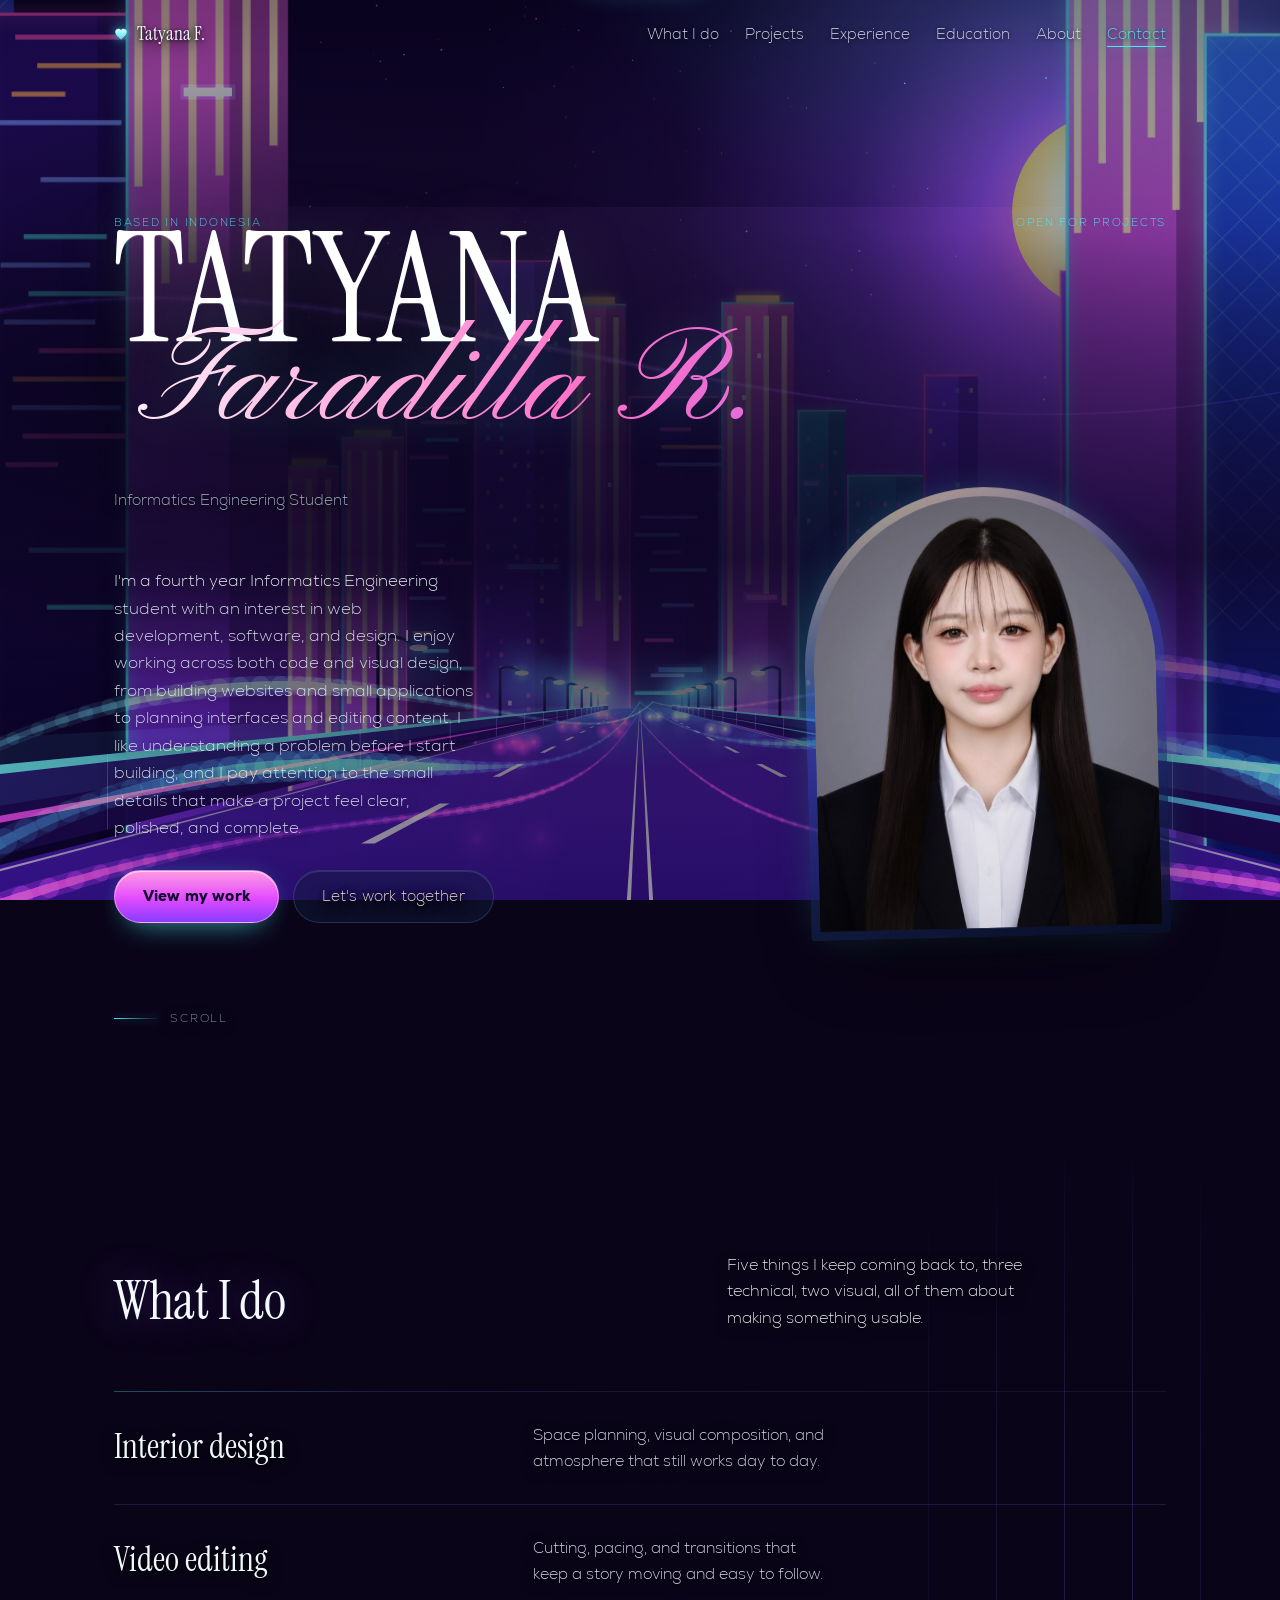
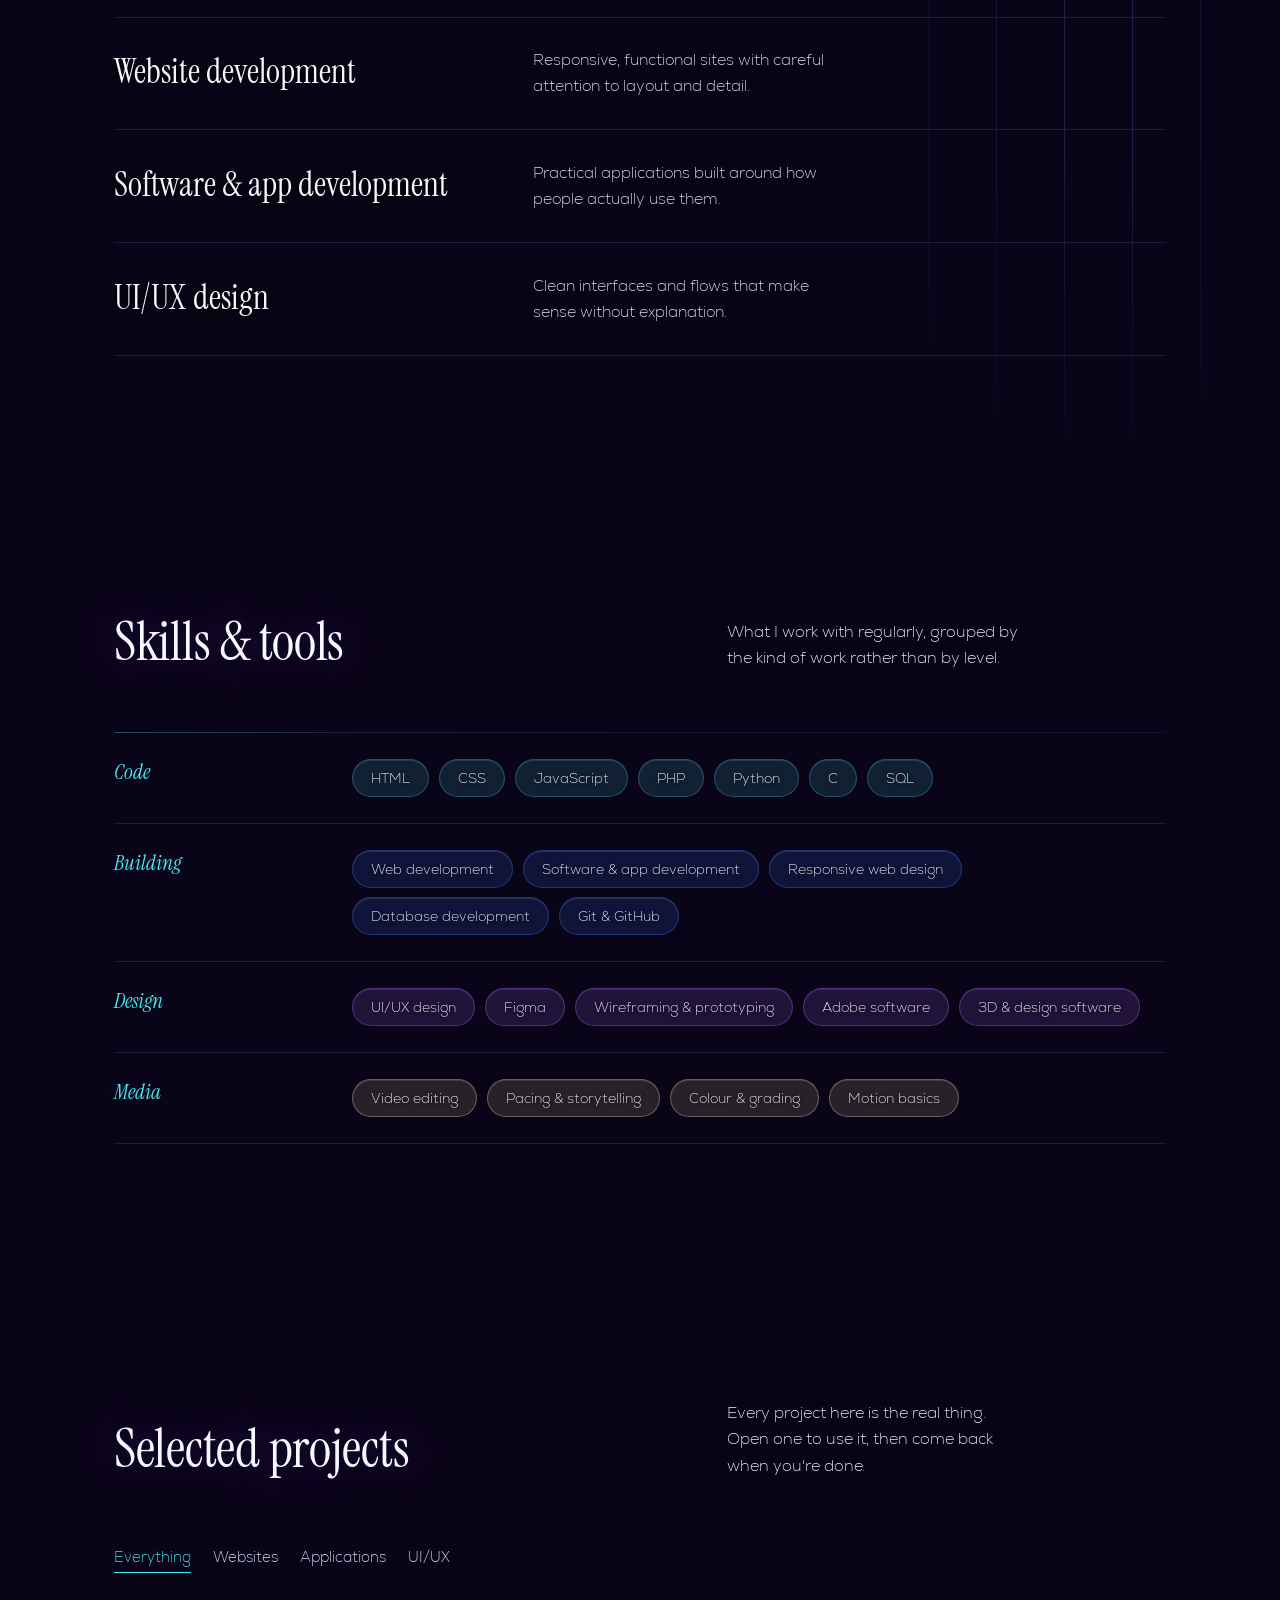
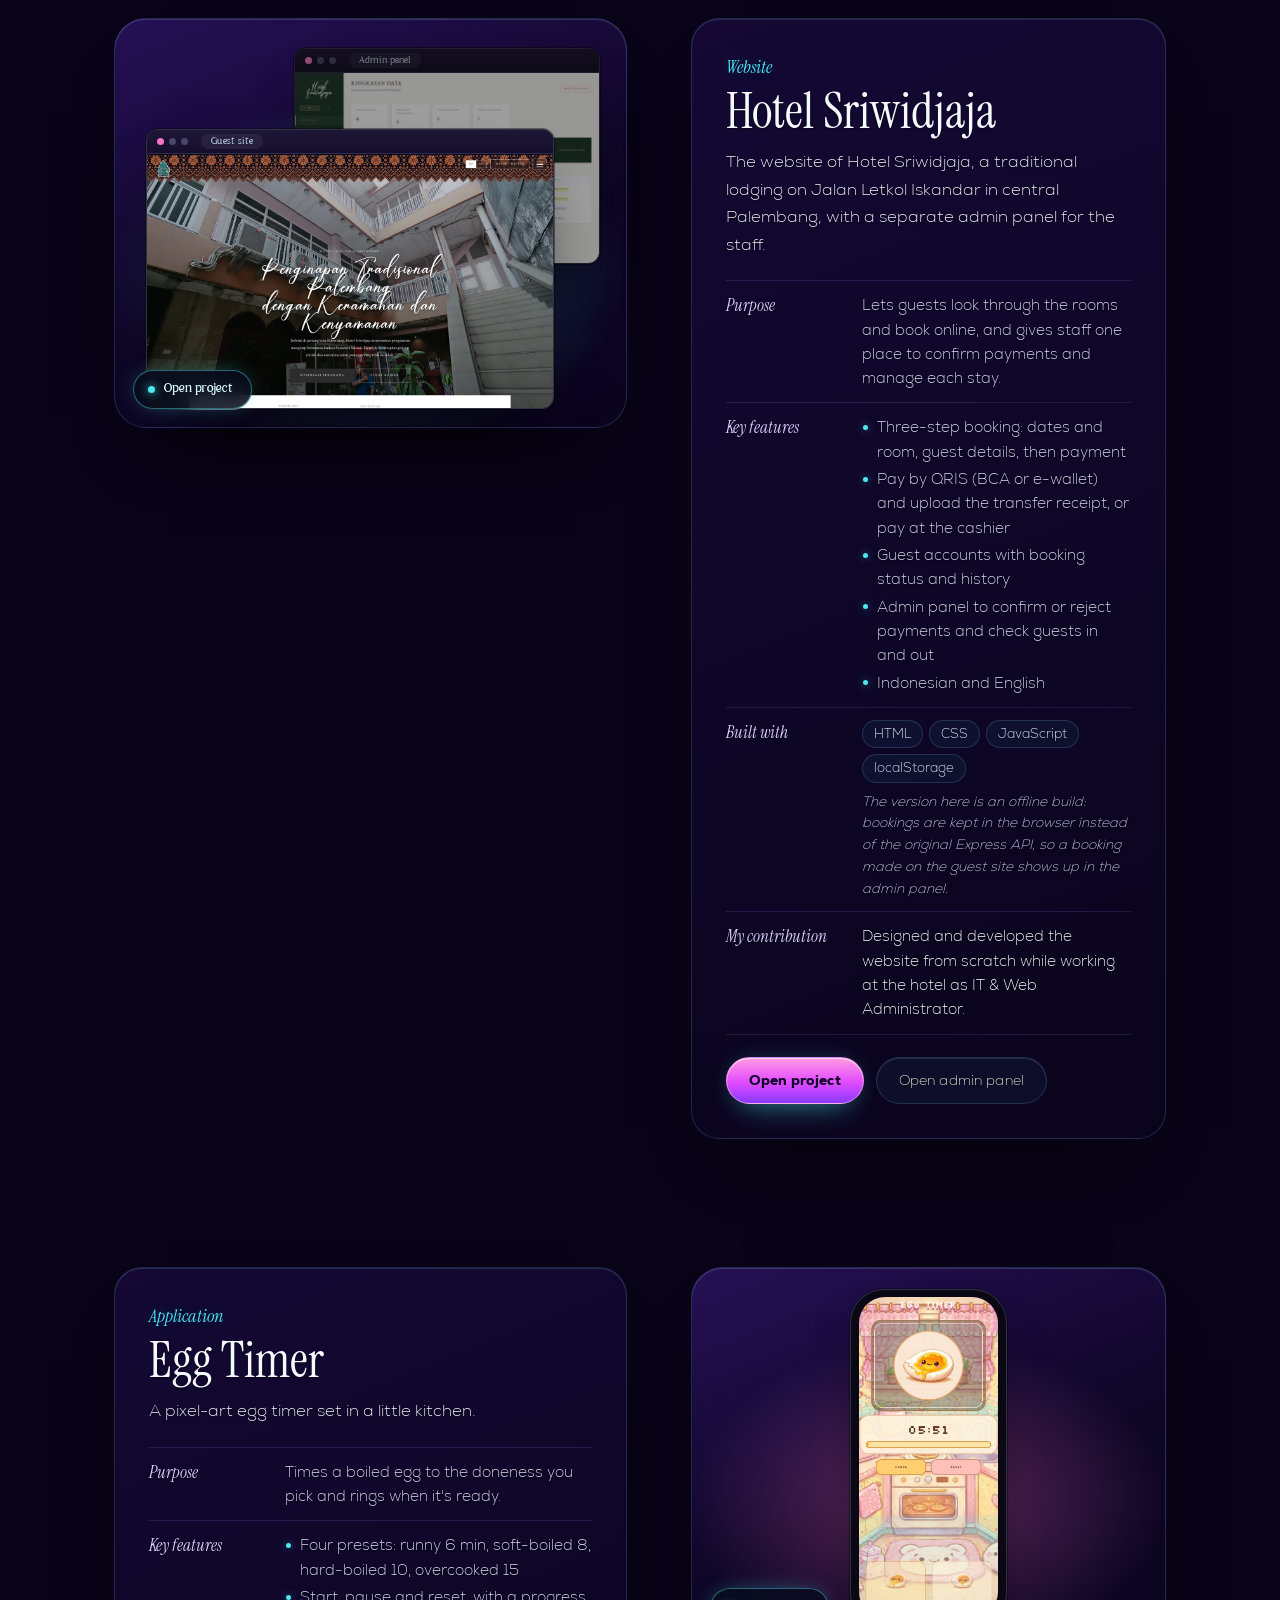
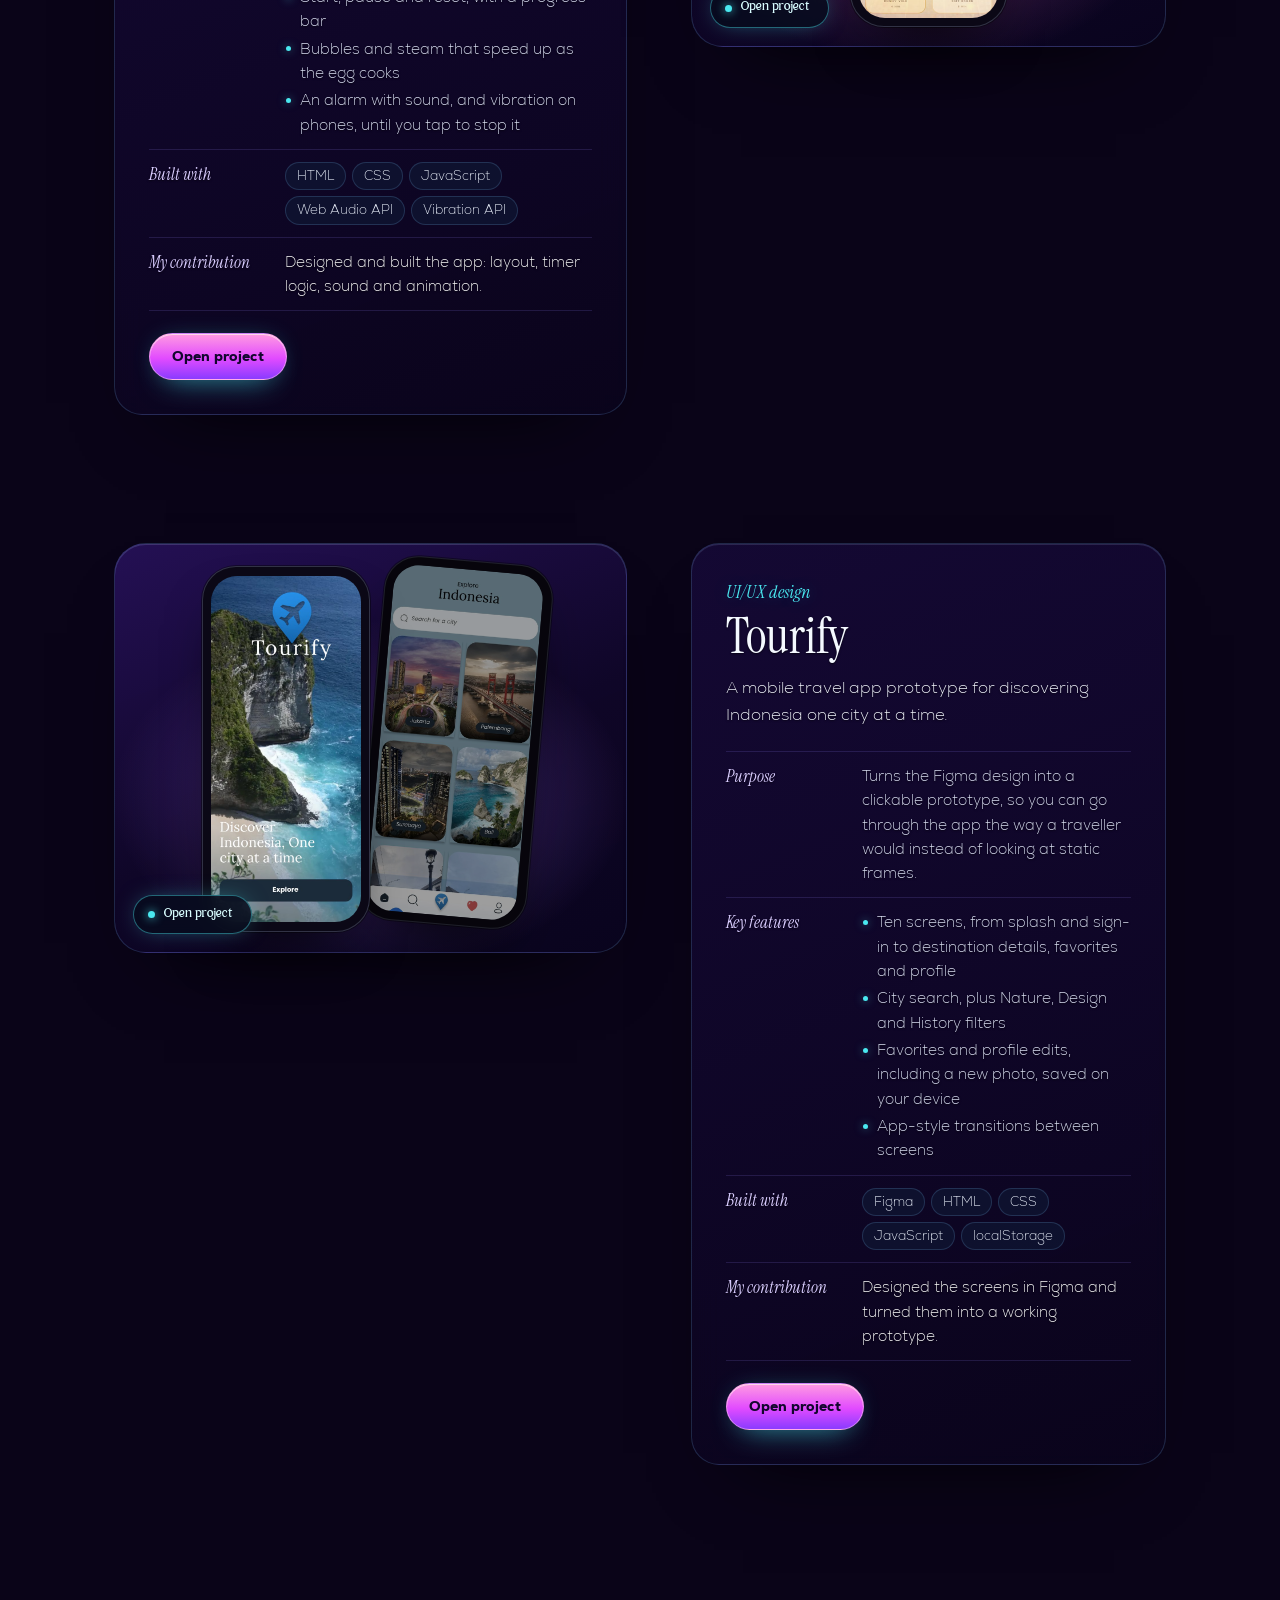
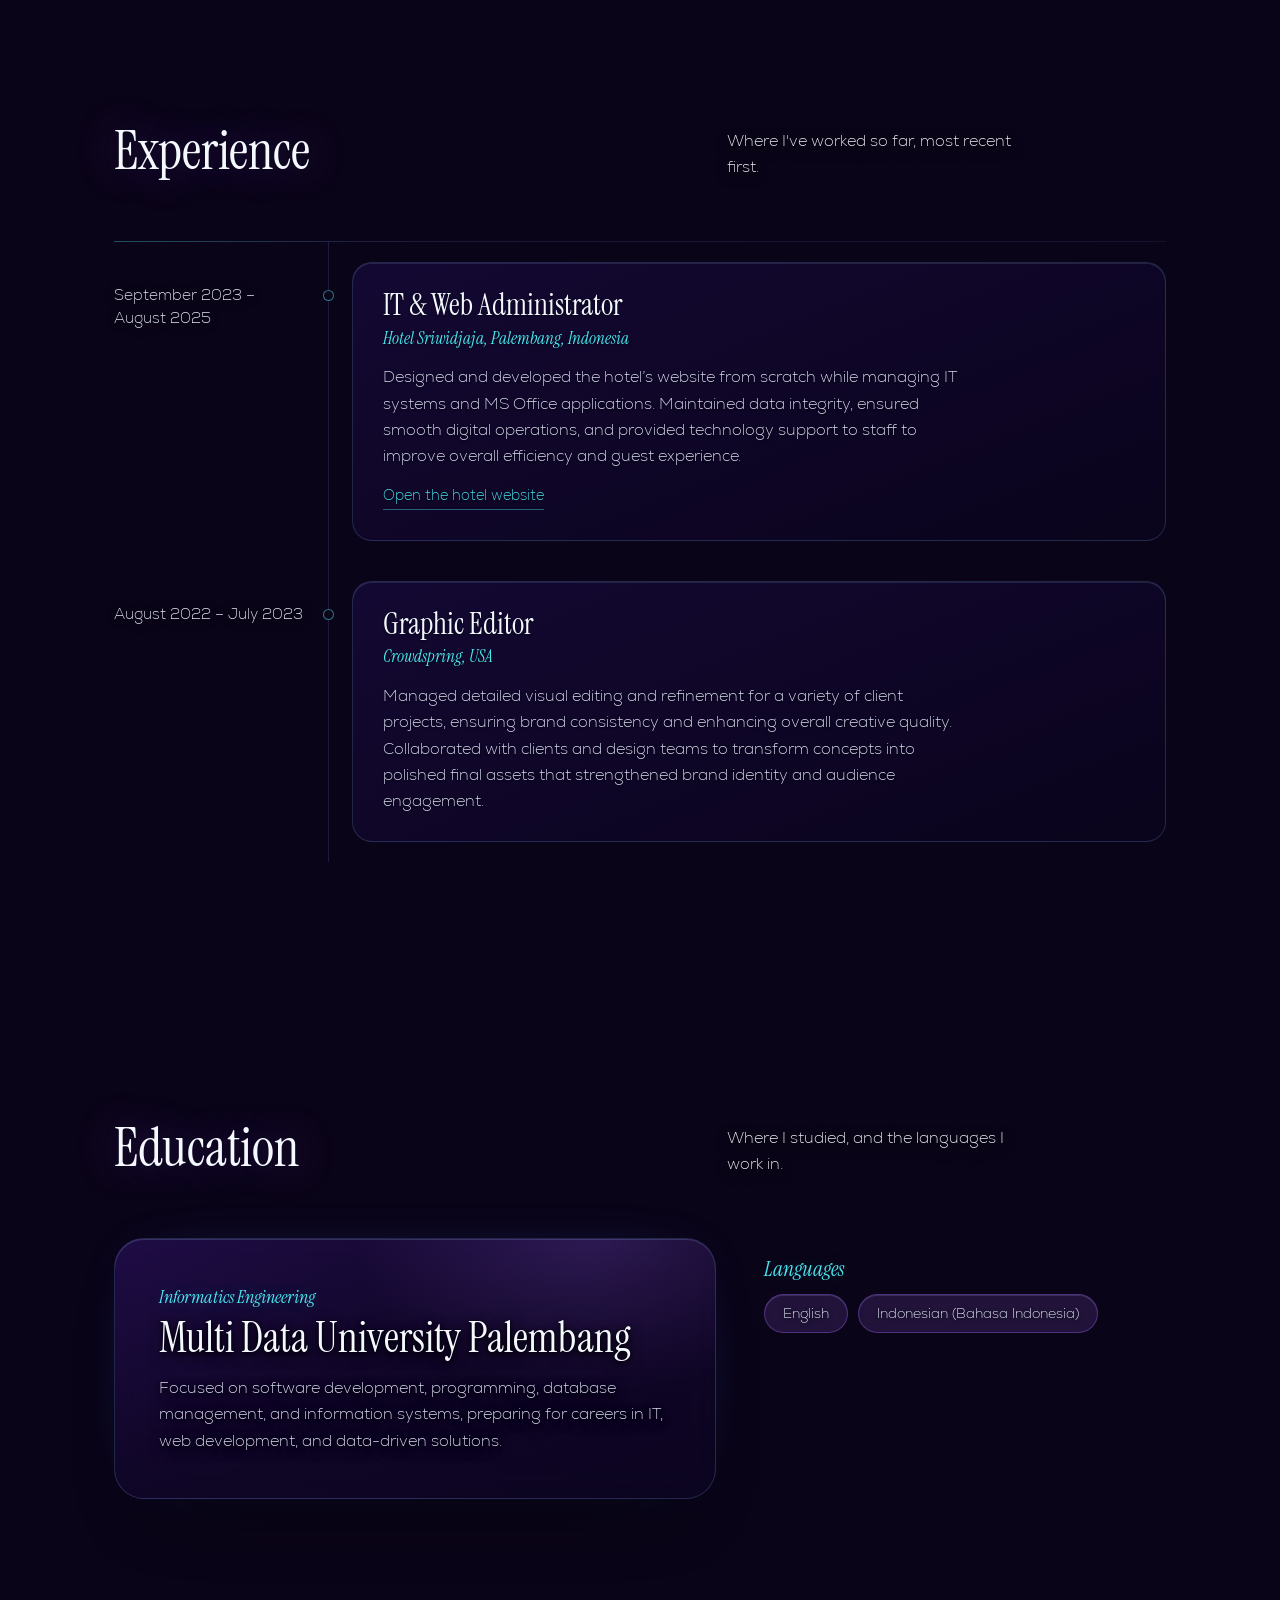
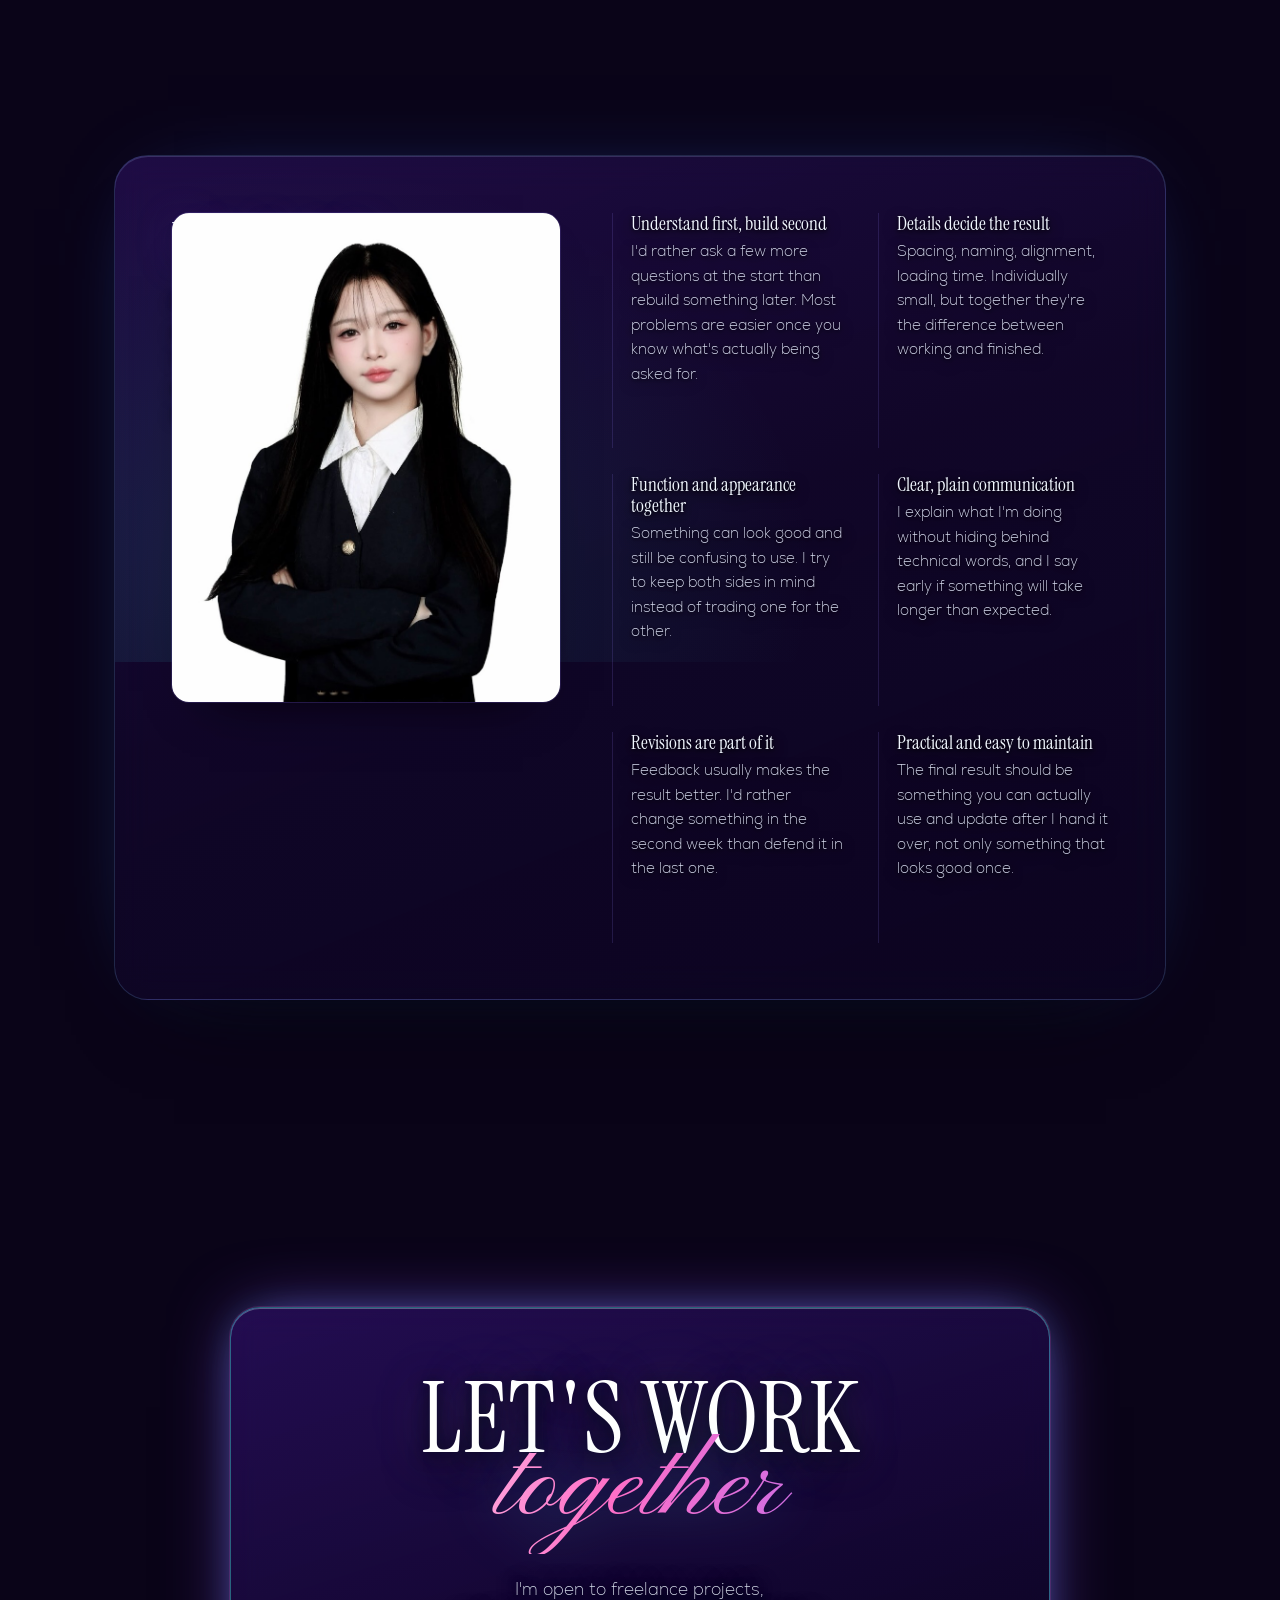
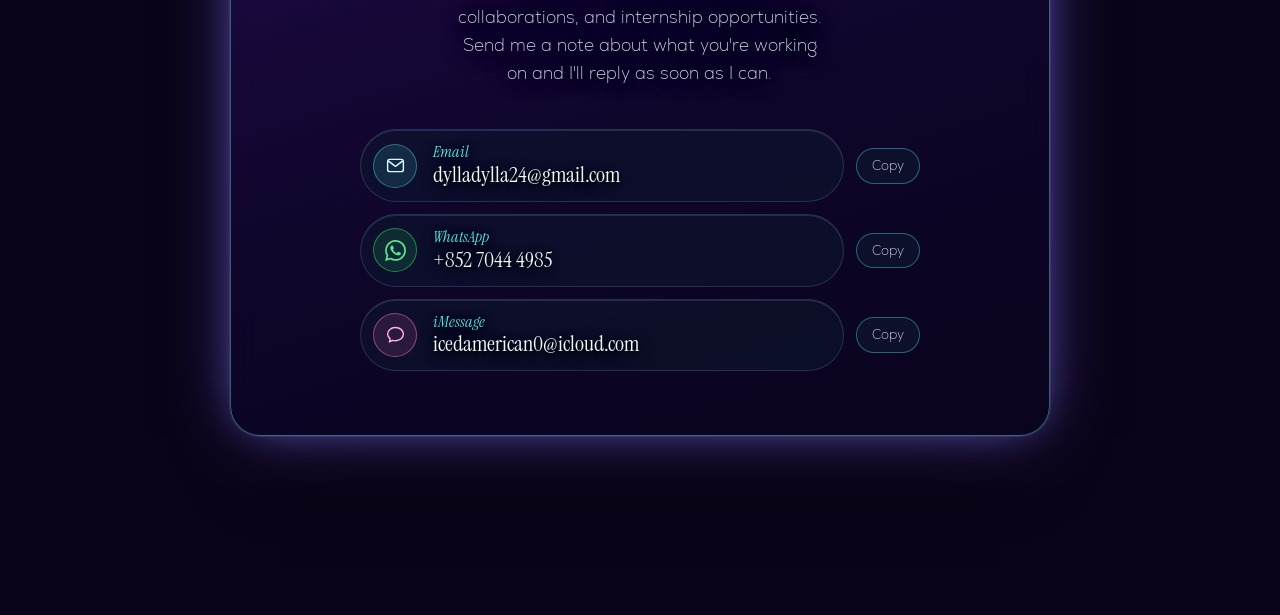
==== index.html @ 4c3bc227 "Initial deploy: tatyanaportofolio with Nexa font, updated WhatsApp contact, GitHub Pages workflow" ====
<!DOCTYPE html>
<html lang="en">
<head>
<meta charset="utf-8">
<meta name="viewport" content="width=device-width, initial-scale=1, viewport-fit=cover">
<title>Tatyana Faradilla R. - Portfolio</title>
<meta name="description" content="Portfolio of Tatyana Faradilla R., an Informatics Engineering student working across web development, software, UI/UX, and design.">
<meta name="author" content="Tatyana Faradilla R.">
<meta name="theme-color" content="#0A0418">

<!-- Social preview (WhatsApp, Facebook, Twitter, etc.) -->
<meta property="og:title" content="Tatyana Faradilla R. - Portfolio">
<meta property="og:description" content="Informatics Engineering student working across code and design.">
<meta property="og:type" content="website">
<meta property="og:url" content="https://ilikecaesarsalad.github.io/tatyanaportofolio/">
<meta property="og:image" content="https://ilikecaesarsalad.github.io/tatyanaportofolio/assets/images/profilepicture.jpg">
<meta name="twitter:card" content="summary_large_image">

<link rel="icon" href="assets/images/city-window.svg" type="image/svg+xml">
<link rel="preload" href="assets/fonts/InstrumentSerif-Regular.woff2" as="font" type="font/woff2" crossorigin>
<link rel="preload" href="assets/fonts/Karla-Variable.woff2" as="font" type="font/woff2" crossorigin>
<link rel="stylesheet" href="css/style.css">
<link rel="stylesheet" href="css/city.css">
<link rel="stylesheet" href="css/projects.css">
<link rel="stylesheet" href="css/sections.css">
</head>

<body>
<a class="skip-link" href="#main">Skip to content</a>

<!-- ============================================================
     NAVIGATION
     Edit the links below to match your section names.
     ============================================================ -->
<header class="nav" id="nav">
  <div class="nav__inner">
    <a class="nav__brand" href="#top">
      <svg class="nav__brand-mark" aria-hidden="true" viewBox="0 0 24 24">
        <defs>
          <linearGradient id="neonHeartGrad" x1="0" y1="0" x2="0" y2="1">
            <stop offset="0%" stop-color="#D7FBFF"/>
            <stop offset="100%" stop-color="#4AE8F0"/>
          </linearGradient>
        </defs>
        <path fill="url(#neonHeartGrad)" d="M12 21.35l-1.45-1.32C5.4 15.36 2 12.28 2 8.5 2 5.42 4.42 3 7.5 3c1.74 0 3.41.81 4.5 2.09C13.09 3.81 14.76 3 16.5 3 19.58 3 22 5.42 22 8.5c0 3.78-3.4 6.86-8.55 11.54L12 21.35z"/>
      </svg>
      <span class="nav__brand-name">Tatyana&nbsp;F.</span>
    </a>

    <nav class="nav__menu" id="nav-menu" aria-label="Main">
      <ul class="nav__list">
        <li><a href="#services">What I do</a></li>
        <li><a href="#projects">Projects</a></li>
        <li><a href="#experience">Experience</a></li>
        <li><a href="#education">Education</a></li>
        <li><a href="#about">About</a></li>
        <li><a href="#contact">Contact</a></li>
      </ul>
    </nav>

    <button class="nav__toggle" id="nav-toggle" aria-expanded="false" aria-controls="nav-menu">
      <span class="nav__toggle-bars" aria-hidden="true"><i></i><i></i></span>
      <span class="nav__toggle-text">Menu</span>
    </button>
  </div>
</header>

<main id="main">

<!-- ============================================================
     SECTION 1 - INTRODUCTION / HERO
     ============================================================ -->
<section class="hero" id="top">
  <div class="wrap hero__inner">

    <!-- Small notes in the corners. Keep them short. -->
    <p class="hero__note hero__note--tl">Based in Indonesia</p>
    <p class="hero__note hero__note--tr">Open for projects</p>

    <div class="hero__title">
      <h1>
        <span class="hero__first">Tatyana</span>
        <span class="hero__second">Faradilla R.</span>
      </h1>
      <p class="hero__role">Informatics Engineering Student</p>
    </div>

    <div class="hero__body">
      <div class="hero__text">
        <p class="hero__intro">
          I'm a fourth year Informatics Engineering student with an interest in web development,
          software, and design. I enjoy working across both code and visual design, from building
          websites and small applications to planning interfaces and editing content. I like
          understanding a problem before I start building, and I pay attention to the small details
          that make a project feel clear, polished, and complete.
        </p>
        <div class="hero__actions">
          <a class="btn btn--solid" href="#projects">View my work</a>
          <a class="btn btn--quiet" href="#contact">Let's work together</a>
        </div>
      </div>

      <!-- Hero photo. Replace src with assets/images/portrait.jpg -->
      <figure class="hero__photo" data-parallax="-0.04">

        <img src="assets/images/profilepicture.jpg" alt="Tatyana Faradilla R. Portrait" width="900" height="1150">
      </figure>
    </div>

    <p class="hero__scroll" aria-hidden="true"><span></span>Scroll</p>
  </div>
</section>

<!-- ============================================================
     SECTION 2 - WHAT I DO
     Add or remove a <li class="craft"> block to change the list.
     ============================================================ -->
<section class="section services" id="services">
  <div class="wrap">
    <header class="section__head reveal stage-in">
      <h2 class="section__title" data-split>What I do</h2>
      <p class="section__note">Five things I keep coming back to, three technical, two visual, all of them about making something usable.</p>
    </header>

    <ul class="crafts">
      <li class="craft reveal tilt">
        <h3 class="craft__name">Interior design</h3>
        <p class="craft__desc">Space planning, visual composition, and atmosphere that still works day to day.</p>
      </li>
      <li class="craft reveal tilt">
        <h3 class="craft__name">Video editing</h3>
        <p class="craft__desc">Cutting, pacing, and transitions that keep a story moving and easy to follow.</p>
      </li>
      <li class="craft reveal tilt">
        <h3 class="craft__name">Website development</h3>
        <p class="craft__desc">Responsive, functional sites with careful attention to layout and detail.</p>
      </li>
      <li class="craft reveal tilt">
        <h3 class="craft__name">Software &amp; app development</h3>
        <p class="craft__desc">Practical applications built around how people actually use them.</p>
      </li>
      <li class="craft reveal tilt">
        <h3 class="craft__name">UI/UX design</h3>
        <p class="craft__desc">Clean interfaces and flows that make sense without explanation.</p>
      </li>
    </ul>


  </div>
</section>

<!-- ============================================================
     SECTION 3 - HARD SKILLS
     Edit the <li> items inside each group. No levels, no percentages.
     ============================================================ -->
<section class="section skills" id="skills">
  <div class="wrap">
    <header class="section__head reveal stage-in">
      <h2 class="section__title" data-split>Skills &amp; tools</h2>
      <p class="section__note">What I work with regularly, grouped by the kind of work rather than by level.</p>
    </header>

    <div class="skills__grid">
      <div class="skills__group reveal stage-in">
        <h3 class="skills__label">Code</h3>
        <ul class="chips">
          <li>HTML</li><li>CSS</li><li>JavaScript</li><li>PHP</li><li>Python</li><li>C</li><li>SQL</li>
        </ul>
      </div>
      <div class="skills__group reveal stage-in">
        <h3 class="skills__label">Building</h3>
        <ul class="chips">
          <li>Web development</li><li>Software &amp; app development</li><li>Responsive web design</li>
          <li>Database development</li><li>Git &amp; GitHub</li>
        </ul>
      </div>
      <div class="skills__group reveal stage-in">
        <h3 class="skills__label">Design</h3>
        <ul class="chips">
          <li>UI/UX design</li><li>Figma</li><li>Wireframing &amp; prototyping</li>
          <li>Adobe software</li><li>3D &amp; design software</li>
        </ul>
      </div>
      <div class="skills__group reveal stage-in">
        <h3 class="skills__label">Media</h3>
        <ul class="chips">
          <li>Video editing</li><li>Pacing &amp; storytelling</li><li>Colour &amp; grading</li><li>Motion basics</li>
        </ul>
      </div>
    </div>


  </div>
</section>

<!-- ============================================================
     SECTION 4 - PROJECTS
     Clicking a preview (or "Open project") opens the real project
     from projects/<name>/ in a full-screen viewer (js/projects.js).

     To add a project, copy one <article class="work"> block:
       - data-project   short id, also used in links: #project/<id>
       - data-category  one or more of: web app uiux interior video
       - point every href at projects/<name>/...
       - the element marked data-origin is where the viewer grows from
       - links with data-view become tabs in the viewer; data-label
         is the tab name (one data-view link = no tabs)
       - <template class="project__tips"> = "How to try it" list

     "My contribution" lines marked CONFIRM still need your check.
     ============================================================ -->
<section class="section projects" id="projects">
  <div class="wrap">
    <header class="section__head reveal stage-in">
      <h2 class="section__title" data-split>Selected projects</h2>
      <p class="section__note">Every project here is the real thing. Open one to use it, then come back when you're done.</p>
    </header>

    <div class="filters reveal" role="group" aria-label="Filter projects by type">
      <button class="filter is-active" data-filter="all" aria-pressed="true">Everything</button>
      <button class="filter" data-filter="web" aria-pressed="false">Websites</button>
      <button class="filter" data-filter="app" aria-pressed="false">Applications</button>
      <button class="filter" data-filter="uiux" aria-pressed="false">UI/UX</button>
      <button class="filter" data-filter="interior" aria-pressed="false">Interior</button>
      <button class="filter" data-filter="video" aria-pressed="false">Video</button>
    </div>

    <div class="works" id="gallery">

      <!-- PROJECT: Hotel Sriwidjaja -->
      <article class="work reveal" data-category="web" data-project="hotel-sriwidjaja" data-title="Hotel Sriwidjaja">
        <a class="work__stage work__stage--browser tilt" href="projects/hotel-sriwidjaja/index.html" data-open="hotel-sriwidjaja" aria-label="Open Hotel Sriwidjaja, the live website">
          <span class="device device--browser device--back" aria-hidden="true">
            <span class="device__chrome"><i></i><i></i><i></i><span class="device__url">Admin panel</span></span>
            <span class="device__screen"><img src="assets/images/shot-hotel-admin.jpg" alt="" loading="lazy" width="1280" height="800"></span>
          </span>
          <span class="device device--browser">
            <span class="device__chrome"><i></i><i></i><i></i><span class="device__url">Guest site</span></span>
            <span class="device__screen" data-origin><img src="assets/images/shot-hotel-guest.jpg" alt="Hotel Sriwidjaja home page" loading="lazy" width="1280" height="800"></span>
          </span>
          <span class="work__cue"><span class="work__cue-dot" aria-hidden="true"></span>Open project</span>
        </a>

        <div class="work__info">
          <p class="work__kind">Website</p>
          <h3 class="work__title"><a href="projects/hotel-sriwidjaja/index.html" data-open="hotel-sriwidjaja">Hotel Sriwidjaja</a></h3>
          <p class="work__desc">The website of Hotel Sriwidjaja, a traditional lodging on Jalan Letkol Iskandar in central Palembang, with a separate admin panel for the staff.</p>
          <dl class="work__facts">
            <div class="work__fact">
              <dt>Purpose</dt>
              <dd>Lets guests look through the rooms and book online, and gives staff one place to confirm payments and manage each stay.</dd>
            </div>
            <div class="work__fact">
              <dt>Key features</dt>
              <dd>
                <ul class="work__list">
                  <li>Three-step booking: dates and room, guest details, then payment</li>
                  <li>Pay by QRIS (BCA or e-wallet) and upload the transfer receipt, or pay at the cashier</li>
                  <li>Guest accounts with booking status and history</li>
                  <li>Admin panel to confirm or reject payments and check guests in and out</li>
                  <li>Indonesian and English</li>
                </ul>
              </dd>
            </div>
            <div class="work__fact">
              <dt>Built with</dt>
              <dd>
                <ul class="work__stack"><li>HTML</li><li>CSS</li><li>JavaScript</li><li>localStorage</li></ul>
                <p class="work__note">The version here is an offline build: bookings are kept in the browser instead of the original Express API, so a booking made on the guest site shows up in the admin panel.</p>
              </dd>
            </div>
            <div class="work__fact">
              <dt>My contribution</dt>
              <dd>Designed and developed the website from scratch while working at the hotel as IT &amp; Web Administrator.</dd>
            </div>
          </dl>
          <p class="work__actions">
            <a class="btn btn--solid" href="projects/hotel-sriwidjaja/index.html" data-open="hotel-sriwidjaja" data-view="site" data-label="Guest site">Open project</a>
            <a class="btn btn--quiet" href="projects/hotel-sriwidjaja/admin.html" data-open="hotel-sriwidjaja" data-view="admin" data-label="Admin panel">Open admin panel</a>
          </p>
        </div>
        <template class="project__tips">
          <li>Sign in as the demo guest <b>dewi.lestari@gmail.com</b> with password <b>dewi123</b>, or register your own account (it asks for a Gmail address).</li>
          <li>Make a booking, then switch to the Admin panel tab to accept it. Both sides share the same bookings.</li>
        </template>
      </article>

      <!-- PROJECT: Egg Timer -->
      <article class="work work--flip reveal" data-category="app" data-project="egg-timer" data-title="Egg Timer">
        <a class="work__stage work__stage--phone tilt" href="projects/egg-timer/index.html" data-open="egg-timer" aria-label="Open Egg Timer, the live app">
          <span class="device device--phone">
            <span class="device__screen" data-origin><img src="assets/images/shot-egg-timer.jpg" alt="Egg Timer counting down a runny-yolk egg" loading="lazy" width="560" height="1212"></span>
          </span>
          <span class="work__cue"><span class="work__cue-dot" aria-hidden="true"></span>Open project</span>
        </a>

        <div class="work__info">
          <p class="work__kind">Application</p>
          <h3 class="work__title"><a href="projects/egg-timer/index.html" data-open="egg-timer">Egg Timer</a></h3>
          <p class="work__desc">A pixel-art egg timer set in a little kitchen.</p>
          <dl class="work__facts">
            <div class="work__fact">
              <dt>Purpose</dt>
              <dd>Times a boiled egg to the doneness you pick and rings when it's ready.</dd>
            </div>
            <div class="work__fact">
              <dt>Key features</dt>
              <dd>
                <ul class="work__list">
                  <li>Four presets: runny 6 min, soft-boiled 8, hard-boiled 10, overcooked 15</li>
                  <li>Start, pause and reset, with a progress bar</li>
                  <li>Bubbles and steam that speed up as the egg cooks</li>
                  <li>An alarm with sound, and vibration on phones, until you tap to stop it</li>
                </ul>
              </dd>
            </div>
            <div class="work__fact">
              <dt>Built with</dt>
              <dd><ul class="work__stack"><li>HTML</li><li>CSS</li><li>JavaScript</li><li>Web Audio API</li><li>Vibration API</li></ul></dd>
            </div>
            <div class="work__fact">
              <dt>My contribution</dt>
              <!-- CONFIRM: not stated in your resume or the project files -->
              <dd>Designed and built the app: layout, timer logic, sound and animation.</dd>
            </div>
          </dl>
          <p class="work__actions">
            <a class="btn btn--solid" href="projects/egg-timer/index.html" data-open="egg-timer" data-view="app" data-label="Egg Timer">Open project</a>
          </p>
        </div>
        <template class="project__tips">
          <li>Sound starts after your first tap, so turn your volume up.</li>
          <li>Pick an egg along the bottom, then press Start.</li>
        </template>
      </article>

      <!-- PROJECT: Tourify -->
      <article class="work reveal" data-category="uiux app" data-project="tourify" data-title="Tourify">
        <a class="work__stage work__stage--phones tilt" href="projects/tourify/index.html" data-open="tourify" aria-label="Open Tourify, the live prototype">
          <span class="device device--phone device--back" aria-hidden="true">
            <span class="device__screen"><img src="assets/images/shot-tourify-home.jpg" alt="" loading="lazy" width="560" height="1213"></span>
          </span>
          <span class="device device--phone">
            <span class="device__screen" data-origin><img src="assets/images/shot-tourify-splash.jpg" alt="Tourify splash screen" loading="lazy" width="560" height="1213"></span>
          </span>
          <span class="work__cue"><span class="work__cue-dot" aria-hidden="true"></span>Open project</span>
        </a>

        <div class="work__info">
          <p class="work__kind">UI/UX design</p>
          <h3 class="work__title"><a href="projects/tourify/index.html" data-open="tourify">Tourify</a></h3>
          <p class="work__desc">A mobile travel app prototype for discovering Indonesia one city at a time.</p>
          <dl class="work__facts">
            <div class="work__fact">
              <dt>Purpose</dt>
              <dd>Turns the Figma design into a clickable prototype, so you can go through the app the way a traveller would instead of looking at static frames.</dd>
            </div>
            <div class="work__fact">
              <dt>Key features</dt>
              <dd>
                <ul class="work__list">
                  <li>Ten screens, from splash and sign-in to destination details, favorites and profile</li>
                  <li>City search, plus Nature, Design and History filters</li>
                  <li>Favorites and profile edits, including a new photo, saved on your device</li>
                  <li>App-style transitions between screens</li>
                </ul>
              </dd>
            </div>
            <div class="work__fact">
              <dt>Built with</dt>
              <dd><ul class="work__stack"><li>Figma</li><li>HTML</li><li>CSS</li><li>JavaScript</li><li>localStorage</li></ul></dd>
            </div>
            <div class="work__fact">
              <dt>My contribution</dt>
              <!-- CONFIRM: not stated in your resume or the project files -->
              <dd>Designed the screens in Figma and turned them into a working prototype.</dd>
            </div>
          </dl>
          <p class="work__actions">
            <a class="btn btn--solid" href="projects/tourify/index.html" data-open="tourify" data-view="app" data-label="Tourify">Open project</a>
          </p>
        </div>
        <template class="project__tips">
          <li>Tap Explore, then Sign In with any email. The account only lives in this browser.</li>
          <li>Open Bali and try the Nature, Design and History chips.</li>
          <li>Tap the heart on a destination, then find it under Favorites.</li>
        </template>
      </article>
    </div>
    <p class="gallery__empty" id="gallery-empty" hidden>Nothing in this category yet.</p>
  </div>
</section>

<!-- ============================================================
     SECTION 5 - EXPERIENCE
     Taken from the resume. Copy one <li class="tl"> to add a job;
     most recent first. The glowing line fills as you scroll.
     ============================================================ -->
<section class="section experience" id="experience">
  <div class="wrap">
    <header class="section__head reveal stage-in">
      <h2 class="section__title" data-split>Experience</h2>
      <p class="section__note">Where I've worked so far, most recent first.</p>
    </header>

    <ol class="timeline" data-timeline>
      <li class="tl reveal">
        <p class="tl__date"><time datetime="2023-09">September 2023</time> – <time datetime="2025-08">August 2025</time></p>
        <span class="tl__dot" aria-hidden="true"></span>
        <div class="tl__body">
          <h3 class="tl__role">IT &amp; Web Administrator</h3>
          <p class="tl__org">Hotel Sriwidjaja, Palembang, Indonesia</p>
          <p class="tl__desc">Designed and developed the hotel’s website from scratch while managing IT systems and MS Office applications. Maintained data integrity, ensured smooth digital operations, and provided technology support to staff to improve overall efficiency and guest experience.</p>
          <a class="link-quiet tl__link" href="#project/hotel-sriwidjaja" data-open="hotel-sriwidjaja">Open the hotel website</a>
        </div>
      </li>

      <li class="tl reveal">
        <p class="tl__date"><time datetime="2022-08">August 2022</time> – <time datetime="2023-07">July 2023</time></p>
        <span class="tl__dot" aria-hidden="true"></span>
        <div class="tl__body">
          <h3 class="tl__role">Graphic Editor</h3>
          <p class="tl__org">Crowdspring, USA</p>
          <p class="tl__desc">Managed detailed visual editing and refinement for a variety of client projects, ensuring brand consistency and enhancing overall creative quality. Collaborated with clients and design teams to transform concepts into polished final assets that strengthened brand identity and audience engagement.</p>
        </div>
      </li>
    </ol>
  </div>
</section>

<!-- ============================================================
     SECTION 5b - EDUCATION & LANGUAGES
     Taken from the resume. No dates or proficiency levels are
     listed there, so none are shown.
     ============================================================ -->
<section class="section education" id="education">
  <div class="wrap">
    <header class="section__head reveal stage-in">
      <h2 class="section__title" data-split>Education</h2>
      <p class="section__note">Where I studied, and the languages I work in.</p>
    </header>

    <div class="edu">
      <article class="edu__card reveal">
        <p class="edu__field">Informatics Engineering</p>
        <h3 class="edu__school">Multi Data University Palembang</h3>
        <p class="edu__desc">Focused on software development, programming, database management, and information systems, preparing for careers in IT, web development, and data-driven solutions.</p>
      </article>

      <div class="edu__langs reveal">
        <h3 class="edu__label">Languages</h3>
        <ul class="chips">
          <li lang="en">English</li>
          <li lang="id">Indonesian (Bahasa Indonesia)</li>
        </ul>
      </div>
    </div>
  </div>
</section>

<!-- ============================================================
     SECTION 6 - HOW I WORK
     ============================================================ -->
<section class="section about" id="about">
  <div class="wrap">
    <div class="about__panel">
      <div class="about__intro reveal">
        <h2 class="section__title" data-split>How I work</h2>
        <p class="about__lead">I'm still a student, so I won't pretend to know everything. What I can promise is
          that I'll take your project seriously and tell you honestly what I can and can't do.</p>
        <figure class="about__photo" data-parallax="-0.03">
          <img src="assets/images/student-portrait.jpg" alt="Portrait photo" loading="lazy">
        </figure>
      </div>

      <ul class="ways">
        <li class="way reveal tilt">
          <h3>Understand first, build second</h3>
          <p>I'd rather ask a few more questions at the start than rebuild something later. Most problems are easier once you know what's actually being asked for.</p>
        </li>
        <li class="way reveal tilt">
          <h3>Details decide the result</h3>
          <p>Spacing, naming, alignment, loading time. Individually small, but together they're the difference between working and finished.</p>
        </li>
        <li class="way reveal tilt">
          <h3>Function and appearance together</h3>
          <p>Something can look good and still be confusing to use. I try to keep both sides in mind instead of trading one for the other.</p>
        </li>
        <li class="way reveal tilt">
          <h3>Clear, plain communication</h3>
          <p>I explain what I'm doing without hiding behind technical words, and I say early if something will take longer than expected.</p>
        </li>
        <li class="way reveal tilt">
          <h3>Revisions are part of it</h3>
          <p>Feedback usually makes the result better. I'd rather change something in the second week than defend it in the last one.</p>
        </li>
        <li class="way reveal tilt">
          <h3>Practical and easy to maintain</h3>
          <p>The final result should be something you can actually use and update after I hand it over, not only something that looks good once.</p>
        </li>
      </ul>
    </div>


  </div>
</section>

<!-- ============================================================
     SECTION 7 - CONTACT
     WhatsApp uses wa.me with the number in international format
     (country code, no +, no leading 0). iMessage uses an sms: link,
     which opens Messages on Apple devices; elsewhere the address is
     copied instead (js/main.js).
     ============================================================ -->
<section class="section contact contact--city" id="contact">

  <!-- Contact content floating above the street -->
  <div class="wrap contact__inner">

    <h2 class="contact__title reveal">
      <span class="contact__first">Let's work</span>
      <span class="contact__second">together</span>
    </h2>

    <p class="contact__lead reveal">I'm open to freelance projects, collaborations, and internship opportunities.
      Send me a note about what you're working on and I'll reply as soon as I can.</p>

    <ul class="reach reveal">
      <li class="reach__item">
        <a class="reach__link" href="mailto:dylladylla24@gmail.com">
          <span class="reach__icon"><svg viewBox="0 0 24 24" aria-hidden="true"><rect x="3" y="5" width="18" height="14" rx="2.5" fill="none" stroke="currentColor" stroke-width="1.6"/><path d="M4 7l8 6 8-6" fill="none" stroke="currentColor" stroke-width="1.6" stroke-linecap="round" stroke-linejoin="round"/></svg></span>
          <span class="reach__text"><span class="reach__label">Email</span><span class="reach__value">dylladylla24@gmail.com</span></span>
        </a>
        <button class="copy" type="button" data-copy="dylladylla24@gmail.com" data-copied="Email address copied">Copy</button>
      </li>
      <li class="reach__item">
        <a class="reach__link" href="https://wa.me/85270444985" target="_blank" rel="noopener">
          <span class="reach__icon reach__icon--wa"><svg viewBox="0 0 24 24" aria-hidden="true"><path fill="currentColor" d="M17.47 14.38c-.3-.15-1.76-.87-2.03-.97-.27-.1-.47-.15-.67.15-.2.3-.77.97-.94 1.16-.17.2-.35.22-.64.07-.3-.15-1.26-.46-2.39-1.47-.88-.79-1.48-1.76-1.65-2.06-.17-.3-.02-.46.13-.6.13-.14.3-.35.45-.52.15-.17.2-.3.3-.5.1-.2.05-.37-.03-.52-.07-.15-.67-1.61-.92-2.2-.24-.58-.49-.5-.67-.51h-.57c-.2 0-.52.07-.79.37-.27.3-1.04 1.02-1.04 2.48s1.07 2.88 1.21 3.07c.15.2 2.1 3.2 5.08 4.49.71.3 1.26.49 1.7.63.71.22 1.36.19 1.87.12.57-.09 1.76-.72 2-1.41.25-.7.25-1.29.18-1.41-.08-.13-.28-.2-.57-.35M12.05 21.79h-.01a9.87 9.87 0 0 1-5.03-1.38l-.36-.21-3.74.98 1-3.65-.24-.37a9.86 9.86 0 0 1-1.51-5.26c0-5.45 4.44-9.88 9.89-9.88 2.64 0 5.12 1.03 6.99 2.9a9.83 9.83 0 0 1 2.89 6.99c0 5.45-4.44 9.88-9.88 9.88M20.46 3.49A11.82 11.82 0 0 0 12.05 0C5.5 0 .16 5.34.16 11.89c0 2.1.55 4.14 1.59 5.95L.06 24l6.3-1.65a11.88 11.88 0 0 0 5.68 1.45h.01c6.55 0 11.89-5.34 11.89-11.89 0-3.18-1.24-6.16-3.48-8.41z"/></svg></span>
          <span class="reach__text"><span class="reach__label">WhatsApp</span><span class="reach__value">+852 7044 4985</span></span>
        </a>
        <button class="copy" type="button" data-copy="+85270444985" data-copied="Phone number copied">Copy</button>
      </li>
      <li class="reach__item">
        <a class="reach__link" href="sms:icedamerican0@icloud.com" data-imessage="icedamerican0@icloud.com">
          <span class="reach__icon reach__icon--im"><svg viewBox="0 0 24 24" aria-hidden="true"><path d="M12 4c-4.97 0-9 3.36-9 7.5 0 2.2 1.13 4.17 2.94 5.54L5 20.5l3.73-1.87c1.03.3 2.13.47 3.27.47 4.97 0 9-3.36 9-7.6S16.97 4 12 4z" fill="none" stroke="currentColor" stroke-width="1.6" stroke-linejoin="round"/></svg></span>
          <span class="reach__text"><span class="reach__label">iMessage</span><span class="reach__value">icedamerican0@icloud.com</span></span>
        </a>
        <button class="copy" type="button" data-copy="icedamerican0@icloud.com" data-copied="iMessage address copied">Copy</button>
      </li>
    </ul>
  </div>
</section>

</main>


<!-- ============================================================
     PROJECT VIEWER - filled in by js/projects.js
     ============================================================ -->
<div class="viewer" id="viewer" role="dialog" aria-modal="true" aria-labelledby="viewer-title" hidden>
  <div class="viewer__scrim" data-close></div>
  <div class="viewer__frame">
    <div class="viewer__ghost" aria-hidden="true"></div>
    <header class="viewer__bar">
      <button class="viewer__back" type="button" data-close>
        <svg viewBox="0 0 24 24" aria-hidden="true"><path d="M15 5l-7 7 7 7" fill="none" stroke="currentColor" stroke-width="1.8" stroke-linecap="round" stroke-linejoin="round"/></svg>
        <span>Back to portfolio</span>
      </button>
      <p class="viewer__title" id="viewer-title"></p>
      <div class="viewer__tabs" role="tablist" aria-label="Project views" hidden></div>
      <div class="viewer__tools">
        <button class="viewer__tool viewer__tool--text" type="button" data-tips aria-expanded="false" aria-controls="viewer-tips"><span class="viewer__tool-long">How to try it</span><span class="viewer__tool-short">Tips</span></button>
        <button class="viewer__tool" type="button" data-reload aria-label="Restart project" title="Restart project">
          <svg viewBox="0 0 24 24" aria-hidden="true"><path d="M20 12a8 8 0 1 1-2.3-5.6M20 4v5h-5" fill="none" stroke="currentColor" stroke-width="1.8" stroke-linecap="round" stroke-linejoin="round"/></svg>
        </button>
        <a class="viewer__tool" href="#" target="_blank" rel="noopener" data-newtab aria-label="Open in a new tab" title="Open in a new tab">
          <svg viewBox="0 0 24 24" aria-hidden="true"><path d="M14 4h6v6M20 4l-9 9M18 14v5a1 1 0 0 1-1 1H5a1 1 0 0 1-1-1V7a1 1 0 0 1 1-1h5" fill="none" stroke="currentColor" stroke-width="1.8" stroke-linecap="round" stroke-linejoin="round"/></svg>
        </a>
      </div>
    </header>
    <div class="viewer__tips" id="viewer-tips" hidden>
      <p class="viewer__tips-head">How to try it</p>
      <ul class="viewer__tips-list"></ul>
      <button class="viewer__tips-close" type="button" aria-label="Hide tips">
        <svg viewBox="0 0 24 24" aria-hidden="true"><path d="M6 6l12 12M18 6L6 18" fill="none" stroke="currentColor" stroke-width="1.8" stroke-linecap="round"/></svg>
      </button>
    </div>
    <div class="viewer__stage">
      <div class="viewer__loading" aria-hidden="true">
        <p class="viewer__loading-name"></p>
        <i class="viewer__loading-line"></i>
      </div>
    </div>
  </div>
</div>

<div class="toast" id="toast" role="status" aria-live="polite"></div>

<script src="js/main.js" defer></script>
<script src="js/living-city.js" defer></script>
<script src="js/city.js" defer></script>
<script src="js/projects.js" defer></script>
</body>
</html>
---- css/style.css ----
/* ==========================================================================
   Tatyana Faradilla R. - portfolio
   Visual theme: a designer's portfolio inside a futuristic city at midnight.
   Deep navy and charcoal ground; warm street-light amber is the one accent,
   with cool indigo and violet as structure. Light is soft and atmospheric
   rather than neon. Layout, copy and behaviour are unchanged - this file
   carries colour, light, depth and motion only.

   1. Fonts        5. Navigation    9.  Projects     13. Footer
   2. Tokens       6. Hero          10. Experience   14. Responsive
   3. Base         7. What I do     11. How I work   15. Reduced motion
   4. Utilities    8. Skills        12. Contact
   ========================================================================== */

/* 1. Fonts ================================================================= */

@font-face {
  font-family: "Instrument Serif";
  src: url("../assets/fonts/InstrumentSerif-Regular.woff2") format("woff2");
  font-weight: 400; font-style: normal; font-display: swap;
}
@font-face {
  font-family: "Instrument Serif";
  src: url("../assets/fonts/InstrumentSerif-Italic.woff2") format("woff2");
  font-weight: 400; font-style: italic; font-display: swap;
}
@font-face {
  font-family: "Pinyon Script";
  src: url("../assets/fonts/PinyonScript-Regular.woff2") format("woff2");
  font-weight: 400; font-style: normal; font-display: swap;
}
@font-face {
  font-family: "Karla";
  src: url("../assets/fonts/Karla-Variable.woff2") format("woff2");
  font-weight: 200 800; font-style: normal; font-display: swap;
}
@font-face {
  font-family: "Karla";
  src: url("../assets/fonts/Karla-Italic-Variable.woff2") format("woff2");
  font-weight: 200 800; font-style: italic; font-display: swap;
}
@font-face {
  font-family: "So Simple";
  src: url("../assets/fonts/so_simple.ttf") format("truetype");
  font-weight: 400; font-style: normal; font-display: swap;
  unicode-range: U+0000-002F, U+003A-10FFFF;
}
@font-face {
  font-family: "Times New Normal";
  src: url("../assets/fonts/Times New Normal Regular.ttf") format("truetype");
  font-weight: 400; font-style: normal; font-display: swap;
}
@font-face {
  font-family: "Nexa";
  src: url("../assets/fonts/Nexa-ExtraLight.ttf") format("truetype");
  font-weight: 200; font-style: normal; font-display: swap;
}
@font-face {
  font-family: "Nexa";
  src: url("../assets/fonts/Nexa-Heavy.ttf") format("truetype");
  font-weight: 800; font-style: normal; font-display: swap;
}

/* So Simple has empty digit glyphs, so its face excludes 0-9 and the stack
   falls through to Karla for numbers (dates, "3D", years you add later) */

/* 2. Tokens ================================================================ */

:root {
  /* night ground ------------------------------------------------------- */
  --night-0:  #06020F;   /* deepest sky */
  --night-1:  #0A0418;   /* page base */
  --night-2:  #120728;   /* raised surface */
  --night-3:  #1B0C3C;   /* highest surface */
  --indigo:   #2A1466;   /* muted indigo, structural */

  /* city light --------------------------------------------------------- */
  --amber:    #4AE8F0;   /* street light + signage: the primary accent */
  --gold:     #FFB3E6;
  --cream:    #F4E9D7;
  --coral:    #FF4FA8;   /* used once or twice, never more */
  --electric: #8F7BFF;   /* cool counterweight */
  --violet:   #A66BFF;

  /* the original token names, remapped to the night palette ------------ */
  --paper:      var(--night-1);
  --paper-warm: #0D0522;
  --milk:       rgba(12, 20, 42, .66);
  --ink:        #ECEFF7;
  --ink-soft:   #DCE1F4;   /* raised for legibility over the city */
  --line:       rgba(150, 130, 255, .16);
  --line-soft:  rgba(150, 130, 255, .09);
  --ruby:       var(--amber);
  --ruby-soft:  rgba(74, 232, 240, .40);

  /* chip tints, one per skill group ------------------------------------ */
  --sky:    rgba(61, 123, 255, .14);
  --butter: rgba(255, 233, 168, .13);
  --lilac:  rgba(166, 107, 255, .15);
  --mint:   rgba(74, 232, 240, .13);
  --rose:   rgba(74, 232, 240, .13);

  /* glass --------------------------------------------------------------- */
  --glass:      linear-gradient(158deg, rgba(52, 22, 112, .50) 0%, rgba(20, 8, 48, .62) 48%, rgba(12, 5, 34, .74) 100%);
  --glass-edge: rgba(130, 200, 255, .18);
  --glass-lip:  rgba(200, 220, 255, .34);
  --halo:       0 30px 70px -40px rgba(0, 0, 0, .95);

  /* type */
  --font-display: "Instrument Serif", "Iowan Old Style", Georgia, "Times New Roman", serif;
  --font-script:  "Pinyon Script", "Snell Roundhand", "Apple Chancery", cursive;
  --font-sans:    "Times New Normal", "So Simple", "Karla", "Segoe UI", system-ui, -apple-system, sans-serif;
  --font-nexa:    "Nexa", "Karla", "Segoe UI", system-ui, -apple-system, sans-serif;

  /* layout */
  --wrap: 1180px;
  --gutter: clamp(20px, 5vw, 64px);
  --nav-h: 68px;

  /* motion */
  --ease: cubic-bezier(.2, .7, .2, 1);

  color-scheme: dark;
}

/* Nexa for smaller / supporting text ---------------------------------------- */
/* Applies the Nexa typeface to paragraphs, descriptions, captions, labels,
   navigation links, chips, buttons and other supporting copy.  Headings,
   hero display text and section titles are intentionally left unchanged.      */

.section__note,
.hero__role,
.hero__intro,
.hero__note,
.hero__scroll,
.craft__desc,
.chips li,
.filter,
.work__kind,
.work__desc,
.work__fact dt,
.work__fact dd,
.work__note,
.work__list li,
.work__stack li,
.project__desc,
.project__meta span:last-child,
.exp__date,
.exp__desc,
.exp__tasks li,
.tl__date,
.tl__desc,
.about__lead,
.way p,
.contact__lead,
.edu__desc,
.reach__label,
.btn,
.link-quiet,
.copy,
.toast,
.nav__list a,
.nav__toggle,
.gallery__empty,
.skip-link,
.foot__inner,
.socials a,
.nav__brand-name,
.viewer__tips-head,
.viewer__tips-list,
.viewer__tool,
.viewer__loading-name {
  font-family: var(--font-nexa);
  font-weight: 200;
}

/* Slightly increase smaller text for better desktop readability -------------- */
@media (min-width: 861px) {
  .section__note       { font-size: 1.08rem; }
  .hero__role          { font-size: 1.04rem; }
  .hero__intro         { font-size: 1.12rem; }
  .hero__note          { font-size: .74rem; }
  .craft__desc         { font-size: 1.06rem; }
  .chips li            { font-size: .94rem; }
  .filter              { font-size: .98rem; }
  .work__desc,
  .project__desc       { font-size: 1.02rem; }
  .work__note          { font-size: .96rem; }
  .exp__desc           { font-size: 1.04rem; }
  .exp__tasks li       { font-size: 1.0rem; }
  .tl__desc            { font-size: 1.06rem; }
  .tl__date            { font-size: 1.02rem; }
  .about__lead         { font-size: 1.06rem; }
  .way p               { font-size: 1.0rem; }
  .contact__lead       { font-size: 1.06rem; }
  .edu__desc           { font-size: 1.06rem; }
  .nav__list a         { font-size: 1.0rem; }
  .btn                 { font-size: 1.02rem; }
  .link-quiet          { font-size: .96rem; }
  .copy                { font-size: .88rem; }
  .socials a           { font-size: 1.02rem; }
  .toast               { font-size: .92rem; }
}

/* 3. Base ================================================================== */

*, *::before, *::after { box-sizing: border-box; }

html {
  overflow-x: clip;
  scroll-behavior: smooth;
  -webkit-text-size-adjust: 100%;
  background-color: var(--night-1);
  background-image:
    /* street-level light bloom, low and warm */
    radial-gradient(120% 52% at 50% 106%, rgba(74, 232, 240, .10), transparent 64%),
    radial-gradient(90% 46% at 50% 102%, rgba(61, 123, 255, .16), transparent 62%),
    /* indigo haze high in the sky */
    radial-gradient(86% 44% at 82% -8%, rgba(166, 107, 255, .14), transparent 62%),
    radial-gradient(64% 40% at 3% 14%, rgba(61, 123, 255, .10), transparent 64%),
    linear-gradient(180deg, var(--night-0) 0%, var(--night-1) 38%, #07030F 100%);
  background-repeat: no-repeat;
  background-attachment: fixed;
}

body {
  margin: 0;
  color: var(--ink);
  font-family: var(--font-sans);
  font-size: 23px;
  line-height: 1.65;
  text-shadow: 0 4px 14px rgba(0,0,0,1), 0 1px 4px rgba(0,0,0,1);
  -webkit-font-smoothing: antialiased;
  overflow-x: hidden;
}

/* the living city is painted on #city-canvas; this veil keeps the text column calm */
#city-canvas { position: fixed; inset: 0; z-index: -1; pointer-events: none; }
body::after {
  content: "";
  position: fixed; inset: 0; z-index: -1; pointer-events: none;
  background: radial-gradient(ellipse 82% 64% at 50% 66%, rgba(8, 3, 20, .66) 0%, rgba(8, 3, 20, .36) 62%, rgba(8, 3, 20, .08) 100%);
}

h1, h2, h3 { margin: 0; font-weight: 400; line-height: 1.1; }
p, ul, ol { margin: 0; }
ul, ol { padding: 0; list-style: none; }
img { display: block; max-width: 100%; height: auto; }
button { font: inherit; color: inherit; }

a { color: inherit; text-decoration: none; }

:focus-visible {
  outline: 2px solid var(--amber);
  outline-offset: 4px;
  border-radius: 4px;
  box-shadow: 0 0 0 6px rgba(74, 232, 240, .14);
}

::selection { background: rgba(74, 232, 240, .85); color: #12062E; }

.skip-link {
  position: absolute; left: 50%; top: 10px;
  transform: translate(-50%, -160%);
  background: linear-gradient(180deg, #D9FDFF, #4AE8F0);
  color: #12062E;
  padding: 10px 18px; border-radius: 999px;
  font-size: .9rem; z-index: 100;
  box-shadow: 0 10px 30px -10px rgba(74, 232, 240, .48);
  transition: transform .25s var(--ease);
}
.skip-link:focus { transform: translate(-50%, 0); }

/* 4. Utilities ============================================================= */

.wrap {
  width: 100%;
  max-width: var(--wrap);
  margin-inline: auto;
  padding-inline: var(--gutter);
}

.section {
  position: relative;
  padding-block: clamp(72px, 10vw, 136px);
  scroll-margin-top: 84px;
}

.section__head {
  display: grid;
  grid-template-columns: minmax(0, 1fr) minmax(0, .8fr);
  align-items: end;
  gap: 14px clamp(24px, 5vw, 64px);
  margin-bottom: clamp(34px, 5vw, 60px);
}

.section__title {
  font-family: var(--font-display);
  font-size: clamp(2.15rem, 5.2vw, 3.4rem);
  letter-spacing: -.005em;
  color: #F4F9FF;
  text-shadow: 0 0 38px rgba(200, 200, 240, .14), 0 2px 18px rgba(0, 0, 0, .55);
}

.section__note {
  color: #EEF1FB;
  font-size: 1rem;
  max-width: 18.44em;
}

.btn {
  display: inline-block;
  padding: 13px 28px;
  border-radius: 999px;
  font-size: .95rem;
  letter-spacing: .01em;
  transition: transform .35s var(--ease), box-shadow .35s var(--ease),
              background-color .3s ease, color .3s ease, border-color .3s ease;
}
.btn--solid {
  position: relative;
  background-image: linear-gradient(180deg, #FF9BE2 0%, #E24BFF 54%, #8A3BFF 100%);
  color: #12062E;
  font-weight: 600;
  text-shadow: none;
  border: 1px solid rgba(255, 190, 240, .55);
  box-shadow:
    inset 0 1px 0 rgba(255, 248, 235, .65),
    0 14px 30px -16px rgba(74, 232, 240, .7),
    0 0 26px -10px rgba(74, 232, 240, .45);
}
.btn--solid:hover {
  transform: translateY(-2px);
  box-shadow:
    inset 0 1px 0 rgba(255, 248, 235, .78),
    0 20px 38px -16px rgba(74, 232, 240, .8),
    0 0 36px -8px rgba(74, 232, 240, .6);
}
.btn--quiet {
  border: 1px solid var(--glass-edge);
  background: rgba(18, 28, 58, .45);
  color: var(--cream);
  box-shadow: inset 0 1px 0 rgba(180, 200, 245, .14);
  backdrop-filter: blur(10px);
  -webkit-backdrop-filter: blur(10px);
}
.btn--quiet:hover {
  border-color: rgba(74, 232, 240, .55);
  color: var(--cream);
  background: rgba(26, 42, 82, .62);
  transform: translateY(-2px);
  box-shadow: inset 0 1px 0 rgba(240, 225, 200, .26), 0 14px 30px -18px rgba(74, 232, 240, .55);
}

.link-quiet {
  display: inline-block;
  font-size: .9rem;
  color: var(--amber);
  border-bottom: 1px solid var(--ruby-soft);
  padding-bottom: 1px;
  transition: border-color .3s ease, opacity .3s ease, text-shadow .3s ease;
}
.link-quiet:hover { border-color: var(--amber); text-shadow: 0 0 16px rgba(74, 232, 240, .4); }


/* reveal on scroll -------------------------------------------------------- */
.reveal {
  opacity: 0;
  transform: translateY(20px);
  transition: opacity .8s ease, transform .8s var(--ease);
  transition-delay: var(--d, 0ms);
}
.reveal.is-in { opacity: 1; transform: none; }

/* one-off hero entrance --------------------------------------------------- */
@keyframes rise {
  from { opacity: 0; transform: translateY(26px); }
  to   { opacity: 1; transform: none; }
}
@keyframes fade {
  from { opacity: 0; }
  to   { opacity: 1; }
}

/* toast ------------------------------------------------------------------- */
.toast {
  position: fixed;
  left: 50%; bottom: calc(26px + env(safe-area-inset-bottom, 0px));
  transform: translate(-50%, 18px);
  background: linear-gradient(170deg, rgba(24, 34, 68, .94), rgba(7, 12, 28, .96));
  border: 1px solid rgba(200, 180, 150, .3);
  color: #EAF3FF;
  padding: 10px 20px;
  border-radius: 999px;
  font-size: .86rem;
  opacity: 0;
  pointer-events: none;
  z-index: 90;
  box-shadow: 0 18px 40px -18px rgba(0, 0, 0, .9), 0 0 28px -10px rgba(74, 232, 240, .4);
  backdrop-filter: blur(14px);
  -webkit-backdrop-filter: blur(14px);
  transition: opacity .35s ease, transform .35s var(--ease);
}
.toast.is-on { opacity: 1; transform: translate(-50%, 0); }

/* 5. Navigation ============================================================ */

.nav {
  position: fixed;
  top: 0; left: 0; right: 0;
  z-index: 60;
  padding-top: env(safe-area-inset-top, 0px);
  transition: background-color .4s ease, box-shadow .4s ease;
}
.nav.is-scrolled {
  background: rgba(9, 4, 24, .74);
  backdrop-filter: blur(16px) saturate(1.3);
  -webkit-backdrop-filter: blur(16px) saturate(1.3);
  box-shadow:
    inset 0 -1px 0 var(--line),
    0 18px 40px -34px rgba(0, 0, 0, 1);
}

.nav__inner {
  max-width: var(--wrap);
  margin-inline: auto;
  padding-inline: var(--gutter);
  height: var(--nav-h);
  display: flex;
  align-items: center;
  justify-content: space-between;
  gap: 20px;
}

.nav__brand { display: inline-flex; align-items: center; gap: 9px; }
.nav__brand-mark {
  width: 14px; height: 14px;
  filter: drop-shadow(0 0 5px rgba(74, 232, 240, .7)) drop-shadow(0 0 12px rgba(74, 232, 240, .3));
  transition: filter .5s var(--ease);
  animation: heartbeatPulse 2.5s ease-in-out infinite;
  display: block;
}
.nav__brand:hover .nav__brand-mark { filter: drop-shadow(0 0 7px rgba(255, 210, 150, .95)) drop-shadow(0 0 18px rgba(74, 232, 240, .5)); }

@keyframes heartbeatPulse {
  0%, 100% { opacity: 0.65; }
  50% { opacity: 1; }
}
.nav__brand-name { font-family: var(--font-display); font-size: 1.16rem; color: #F1F7FF; }

.nav__list { display: flex; gap: 26px; }
.nav__list a {
  position: relative;
  font-size: .94rem;
  color: var(--ink-soft);
  padding-block: 4px;
  text-shadow: 0 1px 4px rgba(0,0,0,0.8);
  transition: color .3s ease, text-shadow .3s ease;
}
.nav__list a::after {
  content: "";
  position: absolute; left: 0; bottom: 0;
  width: 100%; height: 1px;
  background: linear-gradient(90deg, currentColor 0 40%, #D7FBFF 50%, currentColor 60% 100%) -40px 0 / 40px 100% no-repeat, currentColor;
  transform: scaleX(0);
  transform-origin: left;
  transition: transform .4s var(--ease);
}
.nav__list a:hover { color: #FFFFFF; }
.nav__list a:hover::after { transform: scaleX(1); animation: travel .9s var(--ease) 1; }
@keyframes travel { from { background-position: -40px 0; } to { background-position: 60px 0; } }
.nav__list a.is-current { color: var(--amber); text-shadow: 0 0 18px rgba(74, 232, 240, .36), 0 1px 4px rgba(0,0,0,0.8); }
.nav__list a.is-current::after { transform: scaleX(1); box-shadow: 0 0 10px rgba(74, 232, 240, .55); }

.nav__toggle {
  display: none;
  align-items: center;
  gap: 9px;
  background: none;
  border: 0;
  padding: 8px 4px;
  cursor: pointer;
  font-size: .9rem;
  color: #E7F1FF;
}
.nav__toggle-bars { display: inline-block; width: 20px; }
.nav__toggle-bars i {
  display: block; height: 1.5px; background: #DDE4F2; border-radius: 2px;
  box-shadow: 0 0 8px rgba(74, 232, 240, .4);
  transition: transform .35s var(--ease), opacity .25s ease;
}
.nav__toggle-bars i + i { margin-top: 5px; }
.nav__toggle[aria-expanded="true"] .nav__toggle-bars i:first-child { transform: translateY(3.2px) rotate(45deg); }
.nav__toggle[aria-expanded="true"] .nav__toggle-bars i:last-child { transform: translateY(-3.2px) rotate(-45deg); }

/* 6. Hero ================================================================== */

.hero {
  position: relative;
  padding-top: clamp(112px, 16vw, 168px);
  padding-bottom: clamp(48px, 8vw, 96px);
  isolation: isolate;
  overflow-x: clip;   /* the photo plate is wider than the screen on purpose */
}

/* scrim that keeps the headline readable and adds the horizon bloom */
.hero::after {
  content: "";
  position: absolute;
  inset: calc(var(--nav-h) * -1) -8% auto -8%;
  height: clamp(420px, 66vw, 780px);
  background:
    radial-gradient(64% 52% at 26% 56%, rgba(9, 4, 26, .86) 0%, rgba(9, 4, 26, 0) 72%),
    radial-gradient(50% 42% at 82% 10%, rgba(74, 232, 240, .16) 0%, rgba(74, 232, 240, 0) 70%),
    linear-gradient(180deg, rgba(9, 4, 26, .55) 0%, rgba(5, 11, 30, .15) 38%, rgba(14, 6, 40, .78) 80%, rgba(14, 6, 40, 0) 100%);
  z-index: -1;
  pointer-events: none;
}

.hero__inner { position: relative; }

.hero__note {
  position: absolute;
  font-size: .68rem;
  letter-spacing: .16em;
  text-transform: uppercase;
  color: var(--amber);
  text-shadow: 0 0 18px rgba(74, 232, 240, .36);
  opacity: 0;
  animation: rise .9s var(--ease) .15s forwards;
}
.hero__note--tl { top: -6px; left: var(--gutter); }
.hero__note--tr { top: -6px; right: var(--gutter); text-align: right; }

.hero__title { position: relative; z-index: 2; margin-top: clamp(28px, 5vw, 52px); }
.hero__title h1 { display: block; }

.hero__first,
.hero__second { display: block; }

.hero__first {
  font-family: var(--font-display);
  font-size: clamp(3.4rem, 13vw, 9.5rem);
  line-height: .92;
  letter-spacing: .008em;
  text-transform: uppercase;
  color: #FFFFFF;
  text-shadow:
    0 1px 0 rgba(255, 255, 255, .28),
    0 0 54px rgba(180, 190, 235, .26),
    0 18px 50px rgba(0, 0, 0, .75);
  opacity: 0;
  animation: rise 1s var(--ease) .1s forwards;
}
.hero__second {
  font-family: var(--font-script);
  font-size: clamp(2.9rem, 11.5vw, 8.4rem);
  line-height: 1;
  color: #FFB3E6;
  background-image: linear-gradient(104deg, #FFF1F8 0%, #FF6FC8 44%, #9B6BFF 100%);
  -webkit-background-clip: text;
          background-clip: text;
  -webkit-text-fill-color: transparent;
  text-shadow: none;
  margin-top: -.3em;
  margin-left: .18em;
  padding-bottom: .12em;
  filter: drop-shadow(0 0 26px rgba(74, 232, 240, .3));
  opacity: 0;
  animation: rise 1s var(--ease) .26s forwards;
}
.hero__role {
  margin-top: clamp(10px, 2vw, 18px);
  font-size: .95rem;
  color: #A9B6D0;
  opacity: 0;
  animation: rise .9s var(--ease) .42s forwards;
}

.hero__body {
  display: grid;
  grid-template-columns: minmax(0, 1.08fr) minmax(0, .82fr);
  align-items: start;
  gap: clamp(30px, 5vw, 72px);
  margin-top: clamp(30px, 5vw, 54px);
}

.hero__intro {
  max-width: 21.65em;
  font-size: 1.04rem;
  color: var(--ink-soft);
  text-shadow: 0 2px 14px rgba(3, 8, 22, .9);
  opacity: 0;
  animation: rise .9s var(--ease) .52s forwards;
}
.hero__intro::first-line { color: #F0F6FF; }

.hero__actions {
  display: flex;
  flex-wrap: wrap;
  gap: 12px 14px;
  margin-top: 28px;
  opacity: 0;
  animation: rise .9s var(--ease) .62s forwards;
}

.hero__photo {
  position: relative;
  margin: 0;
  justify-self: end;
  width: min(100%, 360px);
  margin-top: clamp(-6.5rem, -5.5vw, 0rem);
  opacity: 0;
  animation: fade 1.2s var(--ease) .38s forwards;
}
/* halo behind the portrait, as if the city were lighting it */
.hero__photo::before {
  content: "";
  position: absolute;
  inset: -16% -14% -10%;
  border-radius: 50% 50% 34% 34%;
  background: radial-gradient(closest-side, rgba(74, 232, 240, .22), rgba(110, 130, 220, .16) 58%, transparent 80%);
  filter: blur(14px);
  z-index: 0;
  pointer-events: none;
}
.hero__photo > img {
  position: relative;
  z-index: 1;
  width: 100%;
  aspect-ratio: 4 / 5;
  object-fit: cover;
  border-radius: 999px 999px 22px 22px;
  background-image: linear-gradient(162deg, rgba(243, 214, 170, .8) 0%, rgba(61, 123, 255, .34) 40%, rgba(10, 16, 40, .92) 100%);
  padding: 9px;
  box-shadow:
    0 40px 80px -40px rgba(0, 0, 0, .95),
    0 0 46px -18px rgba(74, 232, 240, .45);
  transform: rotate(-1.4deg);
}


.hero__scroll {
  display: flex;
  align-items: center;
  gap: 10px;
  margin-top: clamp(34px, 6vw, 62px);
  font-size: .72rem;
  letter-spacing: .16em;
  text-transform: uppercase;
  color: #8B98B4;
  opacity: 0;
  animation: rise .9s var(--ease) .9s forwards;
}
.hero__scroll span {
  width: 46px; height: 1px;
  background: linear-gradient(90deg, var(--amber), transparent);
  box-shadow: 0 0 10px rgba(74, 232, 240, .48);
  transform-origin: left;
  animation: stretch 2.6s ease-in-out infinite;
}
@keyframes stretch {
  0%, 100% { transform: scaleX(.55); opacity: .6; }
  50%      { transform: scaleX(1); opacity: 1; }
}

/* 7. What I do ============================================================= */

.crafts {
  border-top: 1px solid transparent;
  border-image: linear-gradient(90deg, rgba(74, 232, 240, .34), var(--line) 26%, var(--line-soft) 100%) 1;
}

.craft {
  position: relative;
  display: grid;
  grid-template-columns: minmax(0, .82fr) minmax(0, 1.18fr) 52px;
  align-items: center;
  gap: 8px clamp(20px, 4vw, 48px);
  padding: clamp(20px, 3vw, 30px) 0;
  border-bottom: 1px solid var(--line);
}
.craft::before {
  content: "";
  position: absolute;
  inset: 0 calc(var(--gutter) * -.4);
  border-radius: 18px;
  background:
    linear-gradient(95deg, rgba(36, 54, 108, .40) 0%, rgba(20, 30, 64, .18) 44%, rgba(20, 8, 48, 0) 78%);
  box-shadow: inset 0 1px 0 rgba(170, 195, 245, .14);
  opacity: 0;
  transition: opacity .45s ease;
  z-index: -1;
}
.craft:hover::before { opacity: 1; }

.craft__name {
  font-family: var(--font-display);
  font-size: clamp(1.45rem, 3.2vw, 2.1rem);
  color: #F2F8FF;
  transition: transform .45s var(--ease), color .35s ease, text-shadow .35s ease;
}
.craft:hover .craft__name {
  color: #A8F6FA;
  transform: translateX(8px);
  text-shadow: 0 0 26px rgba(74, 232, 240, .34);
}

.craft__desc { color: var(--ink-soft); font-size: .98rem; max-width: 19.24em; }

.craft__icon {
  width: 42px;
  justify-self: end;
  opacity: 0;
  transform: scale(.55) rotate(-14deg);
  transition: opacity .45s ease, transform .55s var(--ease);
}
.craft:hover .craft__icon { opacity: 1; transform: scale(1) rotate(0deg); }

/* 8. Skills ================================================================ */

.skills__grid {
  border-top: 1px solid transparent;
  border-image: linear-gradient(90deg, rgba(74, 232, 240, .34), var(--line) 26%, var(--line-soft) 100%) 1;
}

.skills__group {
  display: grid;
  grid-template-columns: 190px minmax(0, 1fr);
  gap: 10px clamp(20px, 4vw, 48px);
  padding: clamp(18px, 2.6vw, 26px) 0;
  border-bottom: 1px solid var(--line);
  --chip: var(--rose);
  --chip-edge: rgba(74, 232, 240, .26);
  --chip-glow: rgba(74, 232, 240, .26);
}
.skills__group:nth-child(2) { --chip: var(--sky);    --chip-edge: rgba(61, 123, 255, .34); --chip-glow: rgba(61, 123, 255, .36); }
.skills__group:nth-child(3) { --chip: var(--lilac);  --chip-edge: rgba(166, 107, 255, .34); --chip-glow: rgba(166, 107, 255, .36); }
.skills__group:nth-child(4) { --chip: var(--butter); --chip-edge: rgba(255, 233, 168, .32); --chip-glow: rgba(255, 233, 168, .34); }
.skills__group:nth-child(5) { --chip: var(--mint);   --chip-edge: rgba(74, 232, 240, .32); --chip-glow: rgba(74, 232, 240, .34); }

.skills__label {
  font-family: var(--font-display);
  font-style: italic;
  font-size: 1.3rem;
  color: var(--amber);
  text-shadow: 0 0 20px rgba(74, 232, 240, .26);
  padding-top: 2px;
}

.chips { display: flex; flex-wrap: wrap; gap: 9px 10px; }
.chips li {
  padding: 8px 18px;
  border-radius: 999px;
  background: var(--chip);
  border: 1px solid var(--chip-edge);
  color: #E9F2FF;
  text-shadow: 0 1px 4px rgba(0,0,0,0.8);
  font-size: .87rem;
  line-height: 1.45;
  box-shadow: inset 0 1px 0 rgba(190, 210, 250, .14);
  backdrop-filter: blur(6px);
  -webkit-backdrop-filter: blur(6px);
  transition: transform .35s var(--ease);
}
.chips li:hover { transform: translateY(-2px); }

/* 9. Projects ============================================================== */

.filters {
  display: flex;
  flex-wrap: wrap;
  gap: 6px 22px;
  margin-bottom: clamp(28px, 4vw, 44px);
}
.filter {
  position: relative;
  background: none;
  border: 0;
  padding: 5px 0;
  cursor: pointer;
  font-size: .92rem;
  color: var(--ink-soft);
  transition: color .3s ease;
}
.filter::after {
  content: "";
  position: absolute; left: 0; bottom: 1px;
  width: 100%; height: 1px;
  background: currentColor;
  transform: scaleX(0);
  transform-origin: left;
  transition: transform .4s var(--ease);
}
.filter:hover { color: #FFFFFF; }
.filter:hover::after, .filter.is-active::after { transform: scaleX(1); }
.filter.is-active { color: var(--amber); text-shadow: 0 0 18px rgba(74, 232, 240, .34); }

.gallery {
  display: grid;
  grid-template-columns: repeat(2, minmax(0, 1fr));
  gap: clamp(36px, 5vw, 62px) clamp(20px, 3.4vw, 46px);
}

.project.is-hidden { display: none; }

/* each project sits on a pane of dark glass */
.project {
  position: relative;
  padding: 10px 10px 22px;
  border-radius: 26px;
  background: var(--glass);
  border: 1px solid var(--glass-edge);
  box-shadow:
    inset 0 1px 0 rgba(190, 210, 250, .16),
    0 26px 60px -44px rgba(0, 0, 0, 1);
  transition: border-color .45s ease, box-shadow .5s var(--ease);
}
.project:hover { border-color: rgba(74, 232, 240, .38); }

.project__media {
  position: relative;
  display: block;
  overflow: hidden;
  border-radius: 20px;
  background: rgba(9, 4, 24, .9);
  box-shadow: 0 18px 36px -26px rgba(0, 0, 0, 1);
}
.project__media img {
  width: 100%;
  aspect-ratio: 4 / 3;
  object-fit: cover;
  filter: saturate(1.04) brightness(.92);
  transition: transform .8s var(--ease), filter .6s ease;
}
.project:hover .project__media img { transform: scale(1.04); filter: saturate(1.1) brightness(1.02); }

.project__open {
  position: absolute;
  left: 14px; bottom: 14px;
  background: rgba(8, 13, 30, .84);
  border: 1px solid rgba(74, 232, 240, .42);
  color: #C4F8FB;
  padding: 7px 16px;
  border-radius: 999px;
  font-size: .8rem;
  backdrop-filter: blur(10px);
  -webkit-backdrop-filter: blur(10px);
  box-shadow: 0 0 24px -8px rgba(74, 232, 240, .55);
  opacity: 0;
  transform: translateY(8px);
  transition: opacity .4s ease, transform .4s var(--ease);
}
.project:hover .project__open,
.project__media:focus-visible .project__open { opacity: 1; transform: none; }

.project__body { padding: 16px 8px 0; }

.project__meta {
  display: flex;
  align-items: baseline;
  justify-content: space-between;
  gap: 16px;
  padding-bottom: 6px;
  border-bottom: 1px solid var(--line-soft);
}
.project__meta span:first-child {
  font-family: var(--font-display);
  font-style: italic;
  font-size: 1.05rem;
  color: var(--amber);
}
.project__meta span:last-child { font-size: .85rem; color: #8B98B4; }

.project__title {
  font-family: var(--font-display);
  font-size: clamp(1.35rem, 2.4vw, 1.7rem);
  margin-top: 10px;
  color: #F3F8FF;
}
.project__title a { transition: color .3s ease, text-shadow .3s ease; }
.project:hover .project__title a { color: #A8F6FA; text-shadow: 0 0 24px rgba(74, 232, 240, .34); }

.project__desc {
  margin-top: 6px;
  font-size: .95rem;
  color: var(--ink-soft);
  max-width: 19.24em;
}

.project__links { display: flex; flex-wrap: wrap; gap: 8px 20px; margin-top: 14px; }
.project__links a {
  font-size: .87rem;
  color: #DCEAFF;
  border-bottom: 1px solid var(--ruby-soft);
  padding-bottom: 2px;
  transition: color .3s ease, border-color .3s ease, text-shadow .3s ease;
}
.project__links a:hover { color: var(--amber); border-color: var(--amber); text-shadow: 0 0 16px rgba(74, 232, 240, .4); }

.gallery__empty { margin-top: 32px; color: var(--ink-soft); font-style: italic; }

/* 10. Experience =========================================================== */

.exps {
  border-top: 1px solid transparent;
  border-image: linear-gradient(90deg, rgba(74, 232, 240, .34), var(--line) 26%, var(--line-soft) 100%) 1;
}

.exp {
  position: relative;
  display: grid;
  grid-template-columns: 220px minmax(0, 1fr);
  gap: 6px clamp(20px, 4vw, 48px);
  padding: clamp(24px, 3.4vw, 36px) 0;
  border-bottom: 1px solid var(--line);
}
.exp::before {
  content: "";
  position: absolute;
  inset: 0 calc(var(--gutter) * -.4);
  border-radius: 18px;
  background: linear-gradient(95deg, rgba(32, 48, 98, .34), rgba(20, 8, 48, 0) 70%);
  opacity: 0;
  transition: opacity .45s ease;
  z-index: -1;
}
.exp:hover::before { opacity: 1; }
.exp__date { font-size: .9rem; color: #8B98B4; padding-top: 7px; }
.exp__role { font-family: var(--font-display); font-size: clamp(1.3rem, 2.6vw, 1.6rem); color: #F2F8FF; }
.exp__org {
  font-family: var(--font-display);
  font-style: italic;
  font-size: 1.05rem;
  color: var(--amber);
  margin-top: 1px;
}
.exp__desc { margin-top: 10px; color: var(--ink-soft); font-size: .97rem; max-width: 24.85em; }

.exp__tasks { margin-top: 10px; }
.exp__tasks li {
  position: relative;
  padding-left: 20px;
  font-size: .94rem;
  color: var(--ink-soft);
}
.exp__tasks li::before {
  content: "";
  position: absolute; left: 2px; top: .68em;
  width: 6px; height: 6px;
  border-radius: 50%;
  background: var(--amber);
  box-shadow: 0 0 10px rgba(74, 232, 240, .55);
}
.exp__body .link-quiet { margin-top: 12px; }

/* 11. How I work =========================================================== */

.about__panel {
  position: relative;
  display: grid;
  grid-template-columns: minmax(0, .88fr) minmax(0, 1.12fr);
  gap: clamp(30px, 4vw, 64px);
  background: var(--glass);
  border: 1px solid var(--glass-edge);
  border-radius: clamp(20px, 3vw, 34px);
  padding: clamp(26px, 4.4vw, 60px);
  box-shadow:
    inset 0 1px 0 rgba(190, 210, 250, .18),
    0 50px 90px -60px rgba(0, 0, 0, 1),
    0 0 90px -54px rgba(61, 123, 255, .7);
  backdrop-filter: blur(18px) saturate(1.2);
  -webkit-backdrop-filter: blur(18px) saturate(1.2);
  overflow: hidden;
}
/* light raking across the top edge of the pane */
.about__panel::before {
  content: "";
  position: absolute;
  inset: -70% -25% auto -25%;
  height: 130%;
  background: radial-gradient(46% 52% at 28% 92%, rgba(74, 232, 240, .12), transparent 72%);
  pointer-events: none;
}

.about__lead { margin-top: 16px; color: var(--ink-soft); max-width: 16.84em; }

.about__photo { margin: 24px 0 0; position: relative; }
.about__photo img {
  width: 100%;
  height: auto;
  display: block;
  border-radius: 18px;
  border: 1px solid var(--line);
  box-shadow: 0 26px 54px -38px rgba(0, 0, 0, 1);
}

.ways { display: grid; grid-template-columns: repeat(2, minmax(0, 1fr)); gap: 26px 34px; }
.way {
  position: relative;
  padding-left: 18px;
  border-left: 1px solid var(--line);
  transition: border-color .4s ease;
}
.way::before {
  content: "";
  position: absolute;
  left: -1px; top: 0; bottom: 0;
  width: 1px;
  background: linear-gradient(180deg, var(--amber), rgba(166, 107, 255, .55));
  box-shadow: 0 0 12px rgba(74, 232, 240, .48);
  transform: scaleY(0);
  transform-origin: top;
  transition: transform .5s var(--ease);
}
.way:hover::before { transform: scaleY(1); }
.way h3 { font-family: var(--font-display); font-size: 1.2rem; color: #F1F7FF; }
.way p { margin-top: 5px; font-size: .93rem; color: var(--ink-soft); }

/* 12. Contact ============================================================== */

.contact { overflow: visible; }
.contact__inner { position: relative; text-align: center; }
.contact__inner::before {
  content: "";
  position: absolute;
  left: 50%; top: 42%;
  width: min(780px, 92vw); height: min(420px, 60vw);
  transform: translate(-50%, -50%);
  background: radial-gradient(closest-side, rgba(6, 14, 36, .88), rgba(6, 14, 36, .55) 58%, transparent);
  z-index: -1;
}

.contact__title { position: relative; z-index: 2; }
.contact__first {
  display: block;
  font-family: var(--font-display);
  font-size: clamp(2.6rem, 8.6vw, 6.2rem);
  line-height: .95;
  text-transform: uppercase;
  letter-spacing: .01em;
  color: #FFFFFF;
  text-shadow: 0 0 58px rgba(180, 190, 235, .28), 0 2px 16px rgba(2, 7, 20, .95), 0 14px 40px rgba(0, 0, 0, .85);
}
.contact__second {
  display: block;
  font-family: var(--font-script);
  font-size: clamp(2.9rem, 9.6vw, 6.8rem);
  line-height: 1;
  color: #FFB3E6;
  background-image: linear-gradient(104deg, #FFF1F8 0%, #FF6FC8 46%, #9B6BFF 100%);
  -webkit-background-clip: text;
          background-clip: text;
  -webkit-text-fill-color: transparent;
  text-shadow: none;
  margin-top: -.3em;
  padding-bottom: .1em;
  filter: drop-shadow(0 0 30px rgba(74, 232, 240, .34));
}

.contact__lead { max-width: 21.65em; margin: 22px auto 0; color: #D8DEEC; font-weight: 420; text-shadow: 0 1px 10px rgba(2, 7, 20, .95), 0 0 26px rgba(2, 7, 20, .8); }

.contact__mail {
  display: flex;
  flex-wrap: wrap;
  align-items: baseline;
  justify-content: center;
  gap: 8px 16px;
  margin-top: clamp(26px, 4vw, 40px);
}
.contact__email {
  font-family: var(--font-display);
  font-size: clamp(1.35rem, 3.6vw, 2.1rem);
  color: #F2F9FF;
  border-bottom: 2px solid var(--ruby-soft);
  padding-bottom: 3px;
  text-shadow: 0 1px 12px rgba(2, 7, 20, .95);
  transition: color .3s ease, border-color .3s ease, text-shadow .3s ease;
}
.contact__email:hover { color: var(--amber); border-color: var(--amber); text-shadow: 0 0 26px rgba(74, 232, 240, .4); }

.copy {
  background: rgba(14, 22, 46, .7);
  border: 1px solid var(--ruby-soft);
  border-radius: 999px;
  padding: 6px 15px;
  font-size: .82rem;
  color: #E7DDFF;
  cursor: pointer;
  backdrop-filter: blur(10px);
  -webkit-backdrop-filter: blur(10px);
  transition: border-color .3s ease, color .3s ease, transform .3s var(--ease), background .3s ease, box-shadow .3s ease;
}
.copy:hover {
  border-color: var(--amber);
  color: #FFFFFF;
  background: rgba(24, 36, 74, .85);
  transform: translateY(-1px);
  box-shadow: 0 0 26px -8px rgba(74, 232, 240, .55);
}

.socials {
  display: flex;
  flex-wrap: wrap;
  justify-content: center;
  gap: 10px 28px;
  margin-top: clamp(26px, 4vw, 38px);
}
.socials a {
  position: relative;
  font-size: .95rem;
  color: #E9F2FF;
  font-weight: 420;
  padding-block: 3px;
  text-shadow: 0 1px 10px rgba(2, 7, 20, .95);
  transition: color .3s ease, text-shadow .3s ease;
}
.socials a::after {
  content: "";
  position: absolute; left: 0; bottom: 0;
  width: 100%; height: 1px;
  background: var(--amber);
  box-shadow: 0 0 10px rgba(74, 232, 240, .55);
  transform: scaleX(0);
  transform-origin: left;
  transition: transform .4s var(--ease);
}
.socials a:hover { color: var(--amber); text-shadow: 0 0 20px rgba(74, 232, 240, .36); }
.socials a:hover::after { transform: scaleX(1); }


/* 13. Footer =============================================================== */

.foot {
  border-top: 1px solid var(--line);
  padding-block: 26px 34px;
  background: rgba(4, 9, 24, .85);
}
.foot__inner {
  display: flex;
  flex-wrap: wrap;
  justify-content: space-between;
  gap: 6px 20px;
  font-size: .85rem;
  color: var(--ink-soft);
}

/* 14. Responsive =========================================================== */

@media (max-width: 1040px) {
  .hero__body { grid-template-columns: 1fr; }
  .hero__photo { justify-self: start; width: min(100%, 320px); margin-top: 8px; }
  .about__panel { grid-template-columns: 1fr; }
  .exp { grid-template-columns: 170px minmax(0, 1fr); }
}

@media (max-width: 860px) {
  .nav__toggle { display: inline-flex; }
  .nav__menu {
    position: fixed;
    top: 0; left: 0; right: 0;
    padding: calc(var(--nav-h) + env(safe-area-inset-top, 0px) + 14px) var(--gutter) 30px;
    background: rgba(9, 4, 24, .97);
    backdrop-filter: blur(18px) saturate(1.3);
    -webkit-backdrop-filter: blur(18px) saturate(1.3);
    box-shadow: 0 30px 60px -34px rgba(0, 0, 0, 1), inset 0 -1px 0 var(--line);
    transform: translateY(-102%);
    visibility: hidden;
    transition: transform .45s var(--ease), visibility 0s .45s;
    z-index: -1;
  }
  body.menu-open .nav__menu {
    transform: translateY(0);
    visibility: visible;
    transition: transform .45s var(--ease), visibility 0s 0s;
  }
  .nav__list { flex-direction: column; gap: 4px; }
  .nav__list a { display: block; padding: 10px 0; font-size: 1.15rem; font-family: var(--font-display); }
  .nav__list a::after { display: none; }

  .section__head { grid-template-columns: 1fr; align-items: start; }
  .craft { grid-template-columns: minmax(0, 1fr) 44px; }
  .craft__desc { grid-column: 1 / -1; }
  .craft__icon { grid-row: 1; grid-column: 2; opacity: .85; transform: none; }
  .gallery { grid-template-columns: 1fr; }
  .ways { grid-template-columns: 1fr; }
  .skills__group { grid-template-columns: 1fr; }
  .skills__label { font-size: 1.2rem; }
}

@media (max-width: 620px) {
  body { font-size: 20px; }
  .hero { padding-top: 104px; }
  .hero::before { height: clamp(300px, 78vw, 460px); opacity: .5; }
  .hero__note--tl, .hero__note--tr { position: static; display: inline-block; }
  .hero__note--tr { margin-left: 14px; }
  .hero__second { margin-left: .06em; }
  .exp { grid-template-columns: 1fr; }
  .exp__date { padding-top: 0; }
  .hero__photo { width: 100%; }
  .foot__inner { flex-direction: column; }
}

/* blur is expensive on small devices - drop the heaviest panes */
@media (max-width: 620px), (hover: none) {
  .about__panel { backdrop-filter: none; -webkit-backdrop-filter: none; background: linear-gradient(158deg, rgba(20, 40, 88, .92), rgba(8, 16, 40, .95)); }
  .chips li { backdrop-filter: none; -webkit-backdrop-filter: none; }
}

/* 15. Reduced motion ======================================================= */

@media (prefers-reduced-motion: reduce) {
  html { scroll-behavior: auto; }
  *, *::before, *::after {
    animation-duration: .001ms !important;
    animation-iteration-count: 1 !important;
    transition-duration: .001ms !important;
  }
  .reveal { opacity: 1; transform: none; }
  #city-canvas { opacity: 1; }
  .hero__note, .hero__first, .hero__second, .hero__role,
  .hero__intro, .hero__actions, .hero__photo, .hero__scroll { opacity: 1; }
  .hero::before { transform: none; }
}
/* Custom Neon Heart Cursor */
html, body {
  cursor: url('data:image/svg+xml;utf8,<svg xmlns="http://www.w3.org/2000/svg" width="36" height="36" viewBox="0 0 36 36"><defs><filter id="glow" x="-50%" y="-50%" width="200%" height="200%"><feFlood flood-color="%23FF007F" result="pink"/><feComposite in="pink" in2="SourceAlpha" operator="in" result="pinkShape"/><feGaussianBlur in="pinkShape" stdDeviation="2.5" result="blur1"/><feGaussianBlur in="pinkShape" stdDeviation="4.5" result="blur2"/><feMerge><feMergeNode in="blur2"/><feMergeNode in="blur1"/><feMergeNode in="SourceGraphic"/></feMerge></filter></defs><g filter="url(%23glow)"><path d="M12 21.35l-1.45-1.32C5.4 15.36 2 12.28 2 8.5 2 5.42 4.42 3 7.5 3c1.74 0 3.41.81 4.5 2.09C13.09 3.81 14.76 3 16.5 3 19.58 3 22 5.42 22 8.5c0 3.78-3.4 6.86-8.55 11.54L12 21.35z" fill="%23FFFFFF" transform="translate(9, 8) scale(0.75)"/></g></svg>') 18 18, auto !important;
}
a, button, input, textarea, select, .btn, .link-quiet, .contact__email, .nav__list a, .filter, .chips li, .copy {
  cursor: url('data:image/svg+xml;utf8,<svg xmlns="http://www.w3.org/2000/svg" width="36" height="36" viewBox="0 0 36 36"><defs><filter id="glow" x="-50%" y="-50%" width="200%" height="200%"><feFlood flood-color="%23FF007F" result="pink"/><feComposite in="pink" in2="SourceAlpha" operator="in" result="pinkShape"/><feGaussianBlur in="pinkShape" stdDeviation="2.5" result="blur1"/><feGaussianBlur in="pinkShape" stdDeviation="4.5" result="blur2"/><feMerge><feMergeNode in="blur2"/><feMergeNode in="blur1"/><feMergeNode in="SourceGraphic"/></feMerge></filter></defs><g filter="url(%23glow)"><path d="M12 21.35l-1.45-1.32C5.4 15.36 2 12.28 2 8.5 2 5.42 4.42 3 7.5 3c1.74 0 3.41.81 4.5 2.09C13.09 3.81 14.76 3 16.5 3 19.58 3 22 5.42 22 8.5c0 3.78-3.4 6.86-8.55 11.54L12 21.35z" fill="%23FFFFFF" transform="translate(9, 8) scale(0.75)"/></g></svg>') 18 18, pointer !important;
}
---- css/city.css ----
/* ==========================================================================
   Tatyana Faradilla R. - night-city finale + motion layer
   A street canyon after midnight: receding facades on both sides, a wet road,
   street lamps, and the skyline glowing at the end of the avenue.
   16. Motion tokens   17. Scroll motion   18. 3D interactions
   19. City scene      20. Section atmosphere
   21. Responsive      22. Reduced motion
   ========================================================================== */

:root {
  --asphalt:   #07030F;   /* the road you are standing on */
  --facade:    #0A1022;   /* building faces */
  --facade-lit:#16203C;   /* faces catching the street light */
  --haze:      #12203F;
  --ease-soft:  cubic-bezier(.16, .84, .28, 1);
  --ease-swing: cubic-bezier(.34, 1.3, .48, 1);
}

/* 17. Scroll motion ======================================================== */

.stage-in {
  opacity: 0;
  transform: perspective(1400px) translate3d(0, 40px, -70px) rotateX(4deg);
  transition:
    opacity 1s var(--ease-soft) var(--d, 0ms),
    transform 1.2s var(--ease-soft) var(--d, 0ms);
  will-change: transform, opacity;
}
.stage-in.is-in { opacity: 1; transform: none; }

/* per-letter title lift */
.split { display: inline-block; white-space: pre; }
.split span {
  display: inline-block;
  transform: translate3d(0, .6em, 0) rotateX(-48deg);
  opacity: 0;
  transition: transform .9s var(--ease-swing), opacity .6s linear;
  transition-delay: calc(var(--i, 0) * 32ms);
}
.is-in .split span, .split.is-in span { transform: none; opacity: 1; }

/* scroll progress rail */
.progress {
  position: fixed; inset: 0 auto auto 0;
  height: 2px; width: 100%;
  transform: scaleX(0); transform-origin: 0 50%;
  background: linear-gradient(90deg, #4AE8F0 0%, #9B6BFF 62%, #8F7BFF 100%);
  box-shadow: 0 0 12px rgba(74, 232, 240, .5);
  z-index: 61; pointer-events: none;
}

/* small marks drifting like distant lights */
.float { animation: float-y var(--float-t, 9s) ease-in-out infinite alternate; }
@keyframes float-y {
  from { transform: translate3d(0, -5px, 0) rotate(-2deg); }
  to   { transform: translate3d(0, 6px, 0) rotate(3deg); }
}

/* 18. 3D interactions ====================================================== */

.tilt {
  transform-style: preserve-3d;
  transition: transform .55s var(--ease-soft), box-shadow .55s var(--ease);
  will-change: transform;
}
.tilt > * { transform: translateZ(0); }
.tilt.is-tilting { transition: transform .12s linear; }

.project.tilt .project__media { transform: translateZ(26px); transition: transform .55s var(--ease-soft); }
.project.tilt:hover {
  box-shadow:
    inset 0 1px 0 rgba(190, 210, 250, .2),
    0 40px 80px -42px rgba(0, 0, 0, 1),
    0 0 60px -30px rgba(74, 232, 240, .5);
}
.craft.tilt:hover .craft__icon { transform: translateZ(36px) scale(1.12) rotate(-4deg); }
.craft__icon { transition: transform .55s var(--ease-swing); }

.btn, .filter, .copy { transition: transform .35s var(--ease-swing), background-color .3s var(--ease), color .3s var(--ease), border-color .3s var(--ease); }

/* 19. City scene =========================================================== */

.contact--city {
  position: relative;
  isolation: isolate;
  overflow: hidden;
  background: linear-gradient(180deg,
    rgba(5, 8, 15, 0) 0%,
    rgba(5, 8, 15, .5) 14%,
    #07030F 36%,
    #060A14 70%,
    #04060C 100%);
  padding-top: clamp(80px, 14vw, 180px);
  padding-bottom: clamp(0px, 2vw, 20px);
}

/* holds the closing words off the facades */
.contact--city::before {
  content: "";
  position: absolute;
  inset: 0;
  background: linear-gradient(180deg,
    rgba(4, 7, 14, 0) 0%,
    rgba(4, 7, 14, .42) 10%,
    rgba(4, 7, 14, .54) 30%,
    rgba(4, 7, 14, .52) 60%,
    rgba(4, 7, 14, .34) 78%,
    rgba(4, 7, 14, .12) 92%,
    transparent 100%);
  z-index: 1;
  pointer-events: none;
}

.contact--city .contact__inner {
  position: relative;
  z-index: 10;
  background:
    radial-gradient(ellipse 84% 76% at 50% 48%, rgba(8, 3, 20, .62) 0%, rgba(8, 3, 20, .34) 50%, transparent 78%);
  padding: clamp(32px, 5vw, 60px) clamp(16px, 4vw, 40px);
  border-radius: clamp(18px, 3vw, 32px);
}

/* closing line resting on the street */
.foot { position: relative; z-index: 8; }
.foot a, .foot__inner p { color: inherit; }

/* ---- Atmospheric particles across the page ---- */
.sparkle {
  position: absolute;
  pointer-events: none;
  z-index: 0;
  width: var(--size, 4px);
  height: var(--size, 4px);
  opacity: 0;
  animation: sparkle-float var(--dur, 7s) ease-in-out var(--delay, 0s) infinite;
}
.sparkle[data-shape="star"]::before,
.sparkle[data-shape="star"]::after {
  content: "";
  position: absolute;
  inset: 0;
  background: rgba(238, 228, 210, .5);
  border-radius: 1px;
  box-shadow: 0 0 5px rgba(74, 232, 240, .3);
}
.sparkle[data-shape="star"]::before { transform: rotate(45deg) scale(.36, 1); }
.sparkle[data-shape="star"]::after  { transform: rotate(-45deg) scale(.36, 1); }
.sparkle[data-shape="dot"] {
  border-radius: 50%;
  background: radial-gradient(circle, rgba(226, 234, 252, .42) 0%, rgba(226, 234, 252, 0) 70%);
}
.sparkle[data-shape="diamond"] {
  transform: rotate(45deg);
  border-radius: 1px;
  background: radial-gradient(circle, rgba(74, 232, 240, .34) 0%, rgba(74, 232, 240, 0) 72%);
}
@keyframes sparkle-float {
  0%   { opacity: 0; transform: translate(0, 0) scale(.6); }
  18%  { opacity: .44; }
  50%  { opacity: .38; transform: translate(var(--drift, 18px), -26px) scale(1); }
  84%  { opacity: .34; }
  100% { opacity: 0; transform: translate(calc(var(--drift, 18px) * -0.5), 8px) scale(.5); }
}

/* hover states on the content cards */
.craft:hover::before { opacity: 1; }
.craft:hover .craft__name { text-shadow: 0 0 22px rgba(74, 232, 240, .28); }
.chips li { transition: transform .35s var(--ease), box-shadow .35s ease, border-color .35s ease; }
.chips li:hover {
  transform: translateY(-2px);
  border-color: var(--chip-glow, rgba(74, 232, 240, .5));
  box-shadow: 0 0 18px -6px var(--chip-glow, rgba(74, 232, 240, .5)), inset 0 1px 0 rgba(240, 228, 206, .2);
}
.way:hover { border-color: transparent; }

/* project media reads as an illuminated panel */
.project__media::after {
  content: "";
  position: absolute; inset: 0;
  border-radius: 20px;
  background:
    linear-gradient(196deg, rgba(240, 224, 196, .18) 0%, rgba(240, 224, 196, 0) 44%),
    radial-gradient(circle at 30% 24%, rgba(255, 255, 255, .1) 0%, transparent 62%);
  opacity: 0;
  transition: opacity .55s ease;
  pointer-events: none;
}
.project:hover .project__media::after { opacity: 1; }

/* 20. Section atmosphere =================================================== */

/* thin structural rules, like the edge of a facade */
.services::before {
  content: "";
  position: absolute;
  inset: 0 0 0 auto;
  width: min(38%, 420px);
  background-image: repeating-linear-gradient(90deg,
    rgba(150, 130, 255, .26) 0 1px, transparent 1px 68px);
  -webkit-mask-image: linear-gradient(90deg, transparent, #000 60%, transparent),
                      linear-gradient(180deg, transparent, #000 34%, #000 66%, transparent);
  -webkit-mask-composite: source-in;
          mask-image: linear-gradient(90deg, transparent, #000 60%, transparent),
                      linear-gradient(180deg, transparent, #000 34%, #000 66%, transparent);
          mask-composite: intersect;
  opacity: .85;
  z-index: -1;
  pointer-events: none;
}

/* 21. Responsive =========================================================== */

@media (max-width: 760px) {
  .contact--city { padding-top: clamp(56px, 12vw, 96px); }
  .contact-city__stage { height: clamp(340px, 82vw, 460px); }
  .contact-city__stage .layer--front { display: none; }
  .contact-city__stage .layer--range { bottom: 24%; }
  .contact-city .city__moon { left: auto; right: 9%; top: 20px; width: clamp(56px, 15vw, 74px); }
  .city-plate { width: min(46%, 300px); }
  .services::before { display: none; }
}

/* 22. Reduced motion ======================================================= */

@media (prefers-reduced-motion: reduce) {
  .stage-in { opacity: 1; transform: none; transition: none; }
  .split span { opacity: 1; transform: none; transition: none; }
  .float, .cloud, .beacon, .city-plate__glow, .city-lights i,
  .win-blink-0, .win-blink-1, .win-blink-2,
  .roof-beacon, .lamp-glow, .sign-glow, .city__moon {
    animation: none !important;
  }
  .tilt { transform: none !important; }
  .sparkle { animation: none !important; opacity: 0 !important; }
}

/* 23. Neon district: contact as a floating holographic panel ================ */

.contact--city { background: none; overflow: visible; padding-block: clamp(90px, 14vw, 180px); }
.contact--city::before { display: none; }

.contact--city .contact__inner {
  max-width: 820px;
  margin-inline: auto;
  padding: clamp(34px, 5vw, 64px) clamp(20px, 5vw, 56px);
  border-radius: clamp(20px, 3vw, 30px);
  background: linear-gradient(162deg, rgba(58, 22, 130, .52) 0%, rgba(16, 6, 44, .8) 58%, rgba(10, 4, 30, .88) 100%);
  border: 1px solid rgba(74, 232, 240, .42);
  box-shadow:
    inset 0 1px 0 rgba(210, 252, 255, .32),
    0 0 0 1px rgba(255, 79, 190, .16),
    0 0 70px -14px rgba(140, 80, 255, .7),
    0 0 44px -20px rgba(74, 232, 240, .65),
    0 50px 90px -50px rgba(0, 0, 0, 1);
  backdrop-filter: blur(16px) saturate(1.3);
  -webkit-backdrop-filter: blur(16px) saturate(1.3);
  overflow: hidden;
}
/* a slow band of light travelling across the glass */
.contact--city .contact__inner::after {
  content: "";
  position: absolute; inset: 0;
  background: linear-gradient(100deg, transparent 38%, rgba(120, 240, 255, .11) 50%, transparent 62%);
  transform: translateX(-100%);
  
  pointer-events: none;
}
@keyframes glass-sweep { 0%, 55% { transform: translateX(-100%); } 100% { transform: translateX(100%); } }
.contact--city .contact__inner::before { display: none; }

/* neon accents on the interactive bits */
.contact__email { border-bottom-color: rgba(255, 79, 190, .7); }
.copy:hover, .btn--quiet:hover { box-shadow: 0 0 26px -6px rgba(74, 232, 240, .7), inset 0 1px 0 rgba(220, 252, 255, .3); }
.btn--solid:hover { box-shadow: inset 0 1px 0 rgba(255, 240, 250, .8), 0 20px 38px -16px rgba(226, 75, 255, .8), 0 0 40px -6px rgba(255, 79, 190, .7); }
.project:hover { box-shadow: 0 0 0 1px rgba(255, 79, 190, .22), 0 0 50px -14px rgba(74, 232, 240, .55), 0 40px 80px -42px rgba(0, 0, 0, 1); }
.section__title { text-shadow: 0 0 40px rgba(150, 90, 255, .45), 0 2px 18px rgba(0, 0, 0, .55); }
---- css/projects.css ----
/* ==========================================================================
   Projects: showcase rows + the live project viewer
   Loaded after style.css and city.css, uses the same tokens.
   ========================================================================== */

/* ---- showcase ------------------------------------------------------------ */

.filter[hidden] { display: none; }

.works { display: grid; gap: clamp(72px, 10vw, 132px); }

.work {
  --tint: rgba(74, 232, 240, .34);
  display: grid;
  grid-template-columns: minmax(0, 1.08fr) minmax(0, 1fr);
  gap: clamp(28px, 5vw, 76px);
  align-items: start;
}
.work.is-hidden { display: none; }
.work--flip .work__stage { order: 2; }
.work[data-project="egg-timer"] { --tint: rgba(255, 111, 200, .34); }
.work[data-project="tourify"]   { --tint: rgba(166, 107, 255, .40); }

/* the preview is a lit window in the city; the whole window opens the project */
.work__stage {
  position: relative;
  display: block;
  aspect-ratio: 5 / 4;
  border-radius: clamp(22px, 3vw, 32px);
  /* fairly solid glass: the 3D tilt switches off backdrop blur in Chrome */
  background:
    radial-gradient(70% 60% at 50% 62%, var(--tint), transparent 72%),
    linear-gradient(158deg, rgba(44, 20, 100, .8) 0%, rgba(16, 7, 42, .88) 55%, rgba(10, 4, 30, .92) 100%);
  border: 1px solid var(--glass-edge);
  box-shadow:
    inset 0 1px 0 rgba(190, 210, 250, .18),
    0 40px 80px -50px rgba(0, 0, 0, 1);
  transition: border-color .45s ease, box-shadow .5s var(--ease);
  isolation: isolate;
  /* the preview stays in view while you read the longer text beside it */
  position: sticky;
  top: calc(var(--nav-h) + 36px);
}
.work__stage:hover,
.work__stage:focus-visible {
  border-color: rgba(74, 232, 240, .5);
  box-shadow:
    inset 0 1px 0 rgba(210, 240, 255, .24),
    0 0 0 1px rgba(255, 79, 190, .18),
    0 0 60px -18px var(--tint),
    0 40px 80px -46px rgba(0, 0, 0, 1);
}

.device {
  position: absolute;
  z-index: 2;
  overflow: hidden;
  background: #0B0816;
  border: 1px solid rgba(200, 220, 255, .2);
  box-shadow: 0 30px 60px -28px rgba(0, 0, 0, .95), 0 0 0 1px rgba(0, 0, 0, .4);
  transition: transform .6s var(--ease), filter .5s ease;
}
.device--back { z-index: 1; filter: brightness(.62) saturate(.8); }
.device__screen { display: block; overflow: hidden; }
.device__screen img { width: 100%; height: 100%; object-fit: cover; object-position: 50% 0; }

/* a browser window */
.device--browser { left: 6%; top: 27%; width: 80%; border-radius: 12px; }
.device--browser.device--back { left: auto; right: 5%; top: 7%; width: 60%; }
.device__chrome {
  display: flex; align-items: center; gap: 5px;
  height: 24px; padding: 0 10px;
  background: linear-gradient(180deg, #1E1638, #150F2B);
  border-bottom: 1px solid rgba(200, 220, 255, .1);
}
.device__chrome i { width: 7px; height: 7px; border-radius: 50%; background: rgba(200, 210, 240, .28); }
.device__chrome i:first-child { background: #FF6FC8; }
.device__url {
  margin-left: 8px;
  padding: 0 10px;
  border-radius: 999px;
  background: rgba(255, 255, 255, .06);
  color: #A9B6D0;
  font-size: .6rem;
  line-height: 15px;
  text-shadow: none;
}
.device--browser .device__screen { aspect-ratio: 16 / 10; }

/* a phone */
.device--phone {
  top: 6.5%;
  width: 33%;
  aspect-ratio: 375 / 812;
  top: 5.5%;
  padding: 1.6%;
  border-radius: clamp(18px, 3.4vw, 34px);
}
.device--phone .device__screen { height: 100%; border-radius: clamp(13px, 2.6vw, 26px); }
.work__stage--phone .device--phone { left: 33.5%; }
.work__stage--phones .device--phone { left: 17%; }
.work__stage--phones .device--phone.device--back { left: 50%; top: 4%; transform: rotate(5deg); }

.work__stage:hover .device:not(.device--back) { transform: translateY(-8px); }
.work__stage:hover .device--browser.device--back { transform: translate(8px, -6px); filter: brightness(.75) saturate(.9); }
.work__stage--phones:hover .device--phone.device--back { transform: rotate(8deg) translate(8px, -4px); filter: brightness(.75) saturate(.9); }

.work__cue {
  position: absolute; z-index: 3;
  left: 18px; bottom: 18px;
  display: inline-flex; align-items: center; gap: 9px;
  padding: 8px 18px 8px 14px;
  border-radius: 999px;
  background: rgba(8, 13, 30, .84);
  border: 1px solid rgba(74, 232, 240, .42);
  color: #D9FDFF;
  font-size: .82rem;
  text-shadow: none;
  backdrop-filter: blur(10px);
  -webkit-backdrop-filter: blur(10px);
  box-shadow: 0 0 24px -8px rgba(74, 232, 240, .55);
  transition: background-color .35s ease, color .35s ease, border-color .35s ease;
}
.work__cue-dot {
  width: 7px; height: 7px; border-radius: 50%;
  background: var(--amber);
  box-shadow: 0 0 10px rgba(74, 232, 240, .95);
}
.work__stage:hover .work__cue,
.work__stage:focus-visible .work__cue {
  background: linear-gradient(180deg, #D9FDFF, #4AE8F0);
  border-color: transparent;
  color: #12062E;
}
.work__stage:hover .work__cue-dot { background: #12062E; box-shadow: none; }

/* text side: its own dark glass pane so it reads cleanly over the city */
.work__info {
  padding: clamp(22px, 3vw, 34px);
  border-radius: clamp(20px, 3vw, 28px);
  background: linear-gradient(158deg, rgba(22, 10, 56, .86) 0%, rgba(10, 4, 28, .9) 100%);
  border: 1px solid var(--glass-edge);
  box-shadow: inset 0 1px 0 rgba(190, 210, 250, .14), 0 40px 80px -52px rgba(0, 0, 0, 1);
  backdrop-filter: blur(14px) saturate(1.2);
  -webkit-backdrop-filter: blur(14px) saturate(1.2);
  text-shadow: 0 1px 2px rgba(0, 0, 0, .6);
}
.work__kind {
  font-family: var(--font-display);
  font-style: italic;
  font-size: 1.1rem;
  color: var(--amber);
  text-shadow: 0 0 18px rgba(74, 232, 240, .3);
}
.work__title {
  font-family: var(--font-display);
  font-size: clamp(2.1rem, 4.4vw, 3.1rem);
  line-height: 1.02;
  margin-top: 4px;
  color: #F4F9FF;
}
.work__title a { transition: color .3s ease, text-shadow .3s ease; }
.work__title a:hover { color: #A8F6FA; text-shadow: 0 0 26px rgba(74, 232, 240, .36); }
.work__desc { margin-top: 12px; font-size: 1.04rem; color: #F4F7FF; max-width: 30em; }

.work__facts { margin: 22px 0 0; border-top: 1px solid var(--line); }
.work__fact {
  display: grid;
  grid-template-columns: 7.4rem minmax(0, 1fr);
  gap: 4px 18px;
  padding: 12px 0;
  border-bottom: 1px solid var(--line);
}
.work__fact dt {
  font-family: var(--font-display);
  font-style: italic;
  font-size: 1.06rem;
  line-height: 1.5;
  color: #D9CCFF;
}
.work__fact dd { margin: 0; font-size: .95rem; line-height: 1.6; color: var(--ink-soft); }
.work__fact:last-child dd { color: #FFFFFF; }

.work__list { display: grid; gap: 3px; }
.work__list li { position: relative; padding-left: 15px; }
.work__list li::before {
  content: "";
  position: absolute; left: 1px; top: .64em;
  width: 5px; height: 5px; border-radius: 50%;
  background: var(--amber);
  box-shadow: 0 0 8px rgba(74, 232, 240, .55);
}

.work__stack { display: flex; flex-wrap: wrap; gap: 6px; }
.work__stack li {
  padding: 2px 11px;
  border-radius: 999px;
  border: 1px solid var(--glass-edge);
  background: rgba(18, 28, 58, .55);
  color: #EEF4FF;
  font-size: .82rem;
  line-height: 1.7;
  text-shadow: none;
}
.work__note { margin-top: 8px; font-size: .85rem; font-style: italic; color: #C3CBE4; }

.work__actions { display: flex; flex-wrap: wrap; gap: 10px 12px; margin-top: 22px; }
.work__actions .btn { padding: 11px 22px; font-size: .88rem; }

@media (max-width: 900px) {
  .work { grid-template-columns: 1fr; }
  .work--flip .work__stage { order: 0; }
  .work__stage { max-width: 620px; width: 100%; position: relative; top: auto; }
}
@media (max-width: 620px), (hover: none) {
  .work__info { backdrop-filter: none; -webkit-backdrop-filter: none; background: linear-gradient(158deg, rgba(22, 10, 56, .95), rgba(10, 4, 28, .97)); }
}
@media (max-width: 520px) {
  .work__info { padding: 20px 18px; }
  .work__fact { grid-template-columns: 1fr; gap: 2px; }
  .device__chrome { height: 18px; padding: 0 7px; }
  .device__chrome i { width: 5px; height: 5px; }
  .device__url { display: none; }
  .work__cue { left: 12px; bottom: 12px; }
}

/* ---- viewer -------------------------------------------------------------- */

html.is-viewing { overflow: hidden; }

.viewer {
  position: fixed; inset: 0;
  z-index: 200;
  font-size: 16px;
  text-shadow: none;
}
.viewer[hidden] { display: none; }

.viewer__scrim {
  position: absolute; inset: 0;
  background: rgba(6, 2, 15, .7);
  opacity: 0;
  transition: opacity .45s ease;
}
.viewer.is-open .viewer__scrim { opacity: 1; }

.viewer__ghost {
  position: absolute; top: 0; left: 0; width: 100%; height: 100%; z-index: 2;
  background: var(--night-1) center / cover no-repeat;
  pointer-events: none;
  transition: opacity .5s ease;
}
.viewer__ghost.is-gone { opacity: 0; }

.viewer__frame {
  position: absolute; inset: 0;
  display: flex; flex-direction: column;
  background: var(--night-1);
  overflow: hidden;
}

.viewer__bar {
  position: relative; z-index: 3;
  flex: none;
  display: flex; align-items: center;
  gap: 10px 14px;
  min-height: 60px;
  padding: calc(9px + env(safe-area-inset-top, 0px)) max(14px, env(safe-area-inset-right, 0px)) 9px max(14px, env(safe-area-inset-left, 0px));
  background: linear-gradient(180deg, rgba(27, 12, 60, .98), rgba(13, 5, 34, .98));
  border-bottom: 1px solid var(--glass-edge);
  box-shadow: 0 12px 30px -20px rgba(74, 232, 240, .6);
}

.viewer__back {
  display: inline-flex; align-items: center; gap: 6px;
  flex: none;
  padding: 8px 16px 8px 10px;
  border-radius: 999px;
  border: 1px solid rgba(74, 232, 240, .42);
  background: rgba(8, 13, 30, .6);
  color: #D9FDFF;
  font-size: .9rem;
  cursor: pointer;
  transition: border-color .3s ease, background-color .3s ease, box-shadow .3s ease;
}
.viewer__back svg { width: 18px; height: 18px; }
.viewer__back:hover {
  border-color: var(--amber);
  background: rgba(20, 38, 70, .8);
  box-shadow: 0 0 22px -8px rgba(74, 232, 240, .7);
}

.viewer__title {
  flex: 1 1 auto;
  min-width: 0;
  font-family: var(--font-display);
  font-style: italic;
  font-size: 1.35rem;
  line-height: 1.2;
  color: #F3F8FF;
  white-space: nowrap;
  overflow: hidden;
  text-overflow: ellipsis;
}

.viewer__tabs {
  display: flex;
  flex: none;
  padding: 3px;
  border-radius: 999px;
  border: 1px solid var(--glass-edge);
  background: rgba(8, 13, 30, .6);
}
.viewer__tabs[hidden] { display: none; }
.viewer__tab {
  border: 0;
  background: none;
  padding: 6px 16px;
  border-radius: 999px;
  color: var(--ink-soft);
  font-size: .86rem;
  cursor: pointer;
  transition: background-color .3s ease, color .3s ease;
}
.viewer__tab:hover { color: #FFFFFF; }
.viewer__tab[aria-selected="true"] {
  background: linear-gradient(180deg, #D9FDFF, #4AE8F0);
  color: #12062E;
}

.viewer__tools { display: flex; align-items: center; gap: 8px; flex: none; }
.viewer__tool {
  display: inline-grid; place-items: center;
  min-width: 38px; height: 38px;
  padding: 0;
  border-radius: 999px;
  border: 1px solid var(--glass-edge);
  background: rgba(18, 28, 58, .55);
  color: var(--cream);
  cursor: pointer;
  transition: border-color .3s ease, color .3s ease;
}
.viewer__tool svg { width: 17px; height: 17px; }
.viewer__tool:hover, .viewer__tool[aria-expanded="true"] { border-color: rgba(74, 232, 240, .6); color: var(--amber); }
.viewer__tool--text { padding: 0 15px; font-size: .84rem; }
.viewer__tool-short { display: none; }
.viewer__tool[hidden] { display: none; }

.viewer__tips {
  position: absolute; z-index: 4;
  top: calc(68px + env(safe-area-inset-top, 0px));
  right: max(14px, env(safe-area-inset-right, 0px));
  width: min(360px, calc(100% - 28px));
  padding: 16px 44px 16px 18px;
  border-radius: 18px;
  background: linear-gradient(158deg, rgba(40, 18, 92, .97), rgba(14, 6, 38, .98));
  border: 1px solid var(--glass-edge);
  box-shadow: 0 24px 50px -24px rgba(0, 0, 0, 1), 0 0 30px -16px rgba(74, 232, 240, .6);
  color: var(--ink);
}
.viewer__tips[hidden] { display: none; }
.viewer__tips-head { font-family: var(--font-display); font-style: italic; font-size: 1.1rem; color: var(--amber); margin-bottom: 6px; }
.viewer__tips-list { display: grid; gap: 7px; }
.viewer__tips-list li { position: relative; padding-left: 16px; font-size: .92rem; line-height: 1.5; color: var(--ink-soft); }
.viewer__tips-list li::before {
  content: ""; position: absolute; left: 1px; top: .62em;
  width: 5px; height: 5px; border-radius: 50%; background: var(--amber);
}
.viewer__tips-list b { font-weight: 400; color: #FFFFFF; white-space: nowrap; }
.viewer__tips-close {
  position: absolute; top: 10px; right: 10px;
  width: 28px; height: 28px;
  display: grid; place-items: center;
  border: 0; border-radius: 50%;
  background: none; color: var(--ink-soft);
  cursor: pointer;
}
.viewer__tips-close:hover { color: #FFFFFF; background: rgba(255, 255, 255, .08); }
.viewer__tips-close svg { width: 16px; height: 16px; }

.viewer__stage {
  position: relative;
  flex: 1;
  min-height: 0;
  background: var(--night-2);
}
.viewer__stage iframe {
  position: absolute; inset: 0;
  width: 100%; height: 100%;
  border: 0;
  display: block;
  background: transparent;
  opacity: 0;
  transition: opacity .45s ease;
}
.viewer__stage iframe.is-ready { opacity: 1; }
.viewer__stage iframe[hidden] { display: none; }

.viewer__loading {
  position: absolute; inset: 0;
  display: grid; place-content: center; justify-items: center;
  gap: 18px;
  pointer-events: none;
  transition: opacity .4s ease;
}
.viewer__loading.is-done { opacity: 0; }
.viewer__loading-name {
  font-family: var(--font-display);
  font-style: italic;
  font-size: clamp(1.8rem, 4vw, 2.8rem);
  color: #F3F8FF;
  text-shadow: 0 0 30px rgba(74, 232, 240, .35);
}
.viewer__loading-line {
  position: relative;
  width: 160px; height: 2px;
  border-radius: 2px;
  background: rgba(74, 232, 240, .16);
  overflow: hidden;
}
.viewer__loading-line::after {
  content: "";
  position: absolute; top: 0; bottom: 0; left: 0;
  width: 40%;
  background: var(--amber);
  box-shadow: 0 0 12px rgba(74, 232, 240, .9);
  animation: viewer-load 1.1s cubic-bezier(.5, 0, .5, 1) infinite;
}
@keyframes viewer-load { from { transform: translateX(-100%); } to { transform: translateX(250%); } }

/* the viewer's own cursor: plain arrow, so projects feel native */
.viewer, .viewer * { cursor: auto !important; }
.viewer button, .viewer a { cursor: pointer !important; }

@media (max-width: 760px) {
  .viewer__bar { flex-wrap: wrap; row-gap: 8px; }
  .viewer__back span { display: none; }
  .viewer__back { padding: 8px; }
  .viewer__title { font-size: 1.15rem; }
  .viewer__tool--text { padding: 0 12px; }
  .viewer__tool-long { display: none; }
  .viewer__tool-short { display: inline; }
  .viewer__tabs { order: 5; width: 100%; }
  .viewer__tab { flex: 1; }
  .viewer__tips { top: auto; bottom: calc(14px + env(safe-area-inset-bottom, 0px)); }
}

@media (prefers-reduced-motion: reduce) {
  .viewer__loading-line::after { animation: none; width: 100%; }
}
---- css/sections.css ----
/* ==========================================================================
   Experience timeline, Education, Languages, Contact methods
   Same tokens and glass as the rest of the site (style.css, city.css).
   ========================================================================== */

/* ---- experience timeline ------------------------------------------------- */

.timeline {
  --rail-x: 214px;               /* where the glowing line runs */
  --p: 0;                        /* scroll progress, set by js/main.js */
  position: relative;
  border-top: 1px solid transparent;
  border-image: linear-gradient(90deg, rgba(74, 232, 240, .34), var(--line) 26%, var(--line-soft) 100%) 1;
}
.timeline::before,
.timeline::after {
  content: "";
  position: absolute;
  left: var(--rail-x);
  top: 0;
  width: 1px;
  pointer-events: none;
}
.timeline::before { bottom: 0; background: var(--line); }
.timeline::after {
  height: calc(var(--p) * 100%);
  background: linear-gradient(180deg, var(--amber), rgba(166, 107, 255, .8));
  box-shadow: 0 0 12px rgba(74, 232, 240, .6);
}

.tl {
  position: relative;
  display: grid;
  grid-template-columns: 190px 48px minmax(0, 1fr);
  padding: clamp(14px, 2vw, 20px) 0;
}
.tl__date { font-size: .95rem; line-height: 1.5; color: #E4E9F8; padding-top: 22px; text-shadow: 0 1px 10px rgba(0, 0, 0, .95); }
.tl__date time { white-space: nowrap; }

.tl__dot {
  position: relative;
  justify-self: center;
  margin-top: 28px;
  width: 11px; height: 11px;
  border-radius: 50%;
  background: var(--night-1);
  border: 1px solid rgba(74, 232, 240, .5);
  transition: background-color .5s ease, box-shadow .5s ease, border-color .5s ease;
}
.tl.is-lit .tl__dot {
  background: var(--amber);
  border-color: #D9FDFF;
  box-shadow: 0 0 0 5px rgba(74, 232, 240, .14), 0 0 18px rgba(74, 232, 240, .8);
}

.tl__role { font-family: var(--font-display); font-size: clamp(1.4rem, 2.8vw, 1.85rem); color: #F2F8FF; }
.tl__org {
  font-family: var(--font-display);
  font-style: italic;
  font-size: 1.08rem;
  color: var(--amber);
  margin-top: 2px;
}
.tl__desc { margin-top: 12px; color: var(--ink-soft); font-size: 1rem; max-width: 36em; }
.tl__body {
  padding: clamp(18px, 2.4vw, 26px) clamp(20px, 2.8vw, 30px);
  border-radius: 20px;
  background: linear-gradient(158deg, rgba(22, 10, 56, .84), rgba(10, 4, 28, .88));
  border: 1px solid var(--glass-edge);
  box-shadow: inset 0 1px 0 rgba(190, 210, 250, .12);
  text-shadow: 0 1px 2px rgba(0, 0, 0, .6);
}
.tl__link { margin-top: 14px; }

@media (max-width: 760px) {
  .timeline { --rail-x: 5px; }
  .tl { grid-template-columns: 30px minmax(0, 1fr); }
  .tl__date { grid-column: 2; grid-row: 1; padding: 0 0 8px; }
  .tl__dot { grid-column: 1; grid-row: 1; justify-self: start; margin: 7px 0 0; }
  .tl__body { grid-column: 2; }
}

/* ---- education ----------------------------------------------------------- */

.edu {
  display: grid;
  grid-template-columns: minmax(0, 1.5fr) minmax(0, 1fr);
  gap: clamp(22px, 4vw, 48px);
  align-items: start;
}

.edu__card {
  position: relative;
  padding: clamp(26px, 4vw, 44px);
  border-radius: clamp(20px, 3vw, 30px);
  background: var(--glass);
  border: 1px solid var(--glass-edge);
  box-shadow:
    inset 0 1px 0 rgba(190, 210, 250, .18),
    0 40px 80px -52px rgba(0, 0, 0, 1),
    0 0 70px -50px rgba(61, 123, 255, .8);
  backdrop-filter: blur(16px) saturate(1.2);
  -webkit-backdrop-filter: blur(16px) saturate(1.2);
  overflow: hidden;
}
@media (max-width: 620px), (hover: none) {
  .edu__card { backdrop-filter: none; -webkit-backdrop-filter: none; background: linear-gradient(158deg, rgba(20, 40, 88, .92), rgba(8, 16, 40, .95)); }
}
.edu__card::before {
  content: "";
  position: absolute;
  inset: -60% -20% auto 40%;
  height: 120%;
  background: radial-gradient(closest-side, rgba(166, 107, 255, .18), transparent);
  pointer-events: none;
}
.edu__field {
  position: relative;
  font-family: var(--font-display);
  font-style: italic;
  font-size: 1.12rem;
  color: var(--amber);
  text-shadow: 0 0 18px rgba(74, 232, 240, .3);
}
.edu__school {
  position: relative;
  font-family: var(--font-display);
  font-size: clamp(1.8rem, 3.8vw, 2.6rem);
  line-height: 1.08;
  margin-top: 4px;
  color: #F4F9FF;
}
.edu__desc { position: relative; margin-top: 14px; color: var(--ink-soft); font-size: 1rem; max-width: 32em; }

.edu__langs {
  padding-top: clamp(4px, 2vw, 20px);
  --chip: var(--lilac);
  --chip-edge: rgba(166, 107, 255, .34);
  --chip-glow: rgba(166, 107, 255, .36);
}
.edu__label {
  font-family: var(--font-display);
  font-style: italic;
  font-size: 1.3rem;
  color: var(--amber);
  text-shadow: 0 0 20px rgba(74, 232, 240, .26);
  margin-bottom: 14px;
}

@media (max-width: 860px) {
  .edu { grid-template-columns: 1fr; }
}

/* ---- contact methods ----------------------------------------------------- */

.reach {
  display: grid;
  gap: 12px;
  max-width: 560px;
  margin: clamp(28px, 4vw, 42px) auto 0;
  text-align: left;
}
.reach__item { display: flex; align-items: center; gap: 12px; }

.reach__link {
  flex: 1;
  min-width: 0;
  display: flex;
  align-items: center;
  gap: 16px;
  padding: 12px 18px 12px 12px;
  border-radius: 999px;
  background: rgba(14, 22, 46, .62);
  border: 1px solid var(--glass-edge);
  box-shadow: inset 0 1px 0 rgba(190, 210, 250, .14);
  transition: border-color .35s ease, background-color .35s ease, box-shadow .35s ease, transform .35s var(--ease);
}
.reach__link:hover,
.reach__link:focus-visible {
  border-color: rgba(74, 232, 240, .6);
  background: rgba(24, 36, 74, .8);
  box-shadow: inset 0 1px 0 rgba(220, 252, 255, .24), 0 0 30px -10px rgba(74, 232, 240, .6);
  transform: translateY(-2px);
}

.reach__icon {
  flex: none;
  display: grid; place-items: center;
  width: 44px; height: 44px;
  border-radius: 50%;
  background: rgba(74, 232, 240, .12);
  border: 1px solid rgba(74, 232, 240, .4);
  color: #D9FDFF;
}
.reach__icon svg { width: 21px; height: 21px; }
.reach__icon--wa { background: rgba(37, 211, 102, .14); border-color: rgba(37, 211, 102, .55); color: #5BE38F; }
.reach__icon--im { background: rgba(255, 111, 200, .12); border-color: rgba(255, 111, 200, .5); color: #FFB3E6; }

.reach__text { display: grid; min-width: 0; line-height: 1.25; }
.reach__label {
  font-family: var(--font-display);
  font-style: italic;
  font-size: .98rem;
  color: var(--amber);
}
.reach__value {
  font-family: var(--font-display);
  font-size: clamp(1.05rem, 2.6vw, 1.35rem);
  color: #F2F9FF;
  overflow-wrap: anywhere;
}
.reach__link:hover .reach__value { color: #A8F6FA; text-shadow: 0 0 22px rgba(74, 232, 240, .4); }

.reach .copy { flex: none; }

@media (max-width: 520px) {
  .reach__item { gap: 8px; }
  .reach__link { gap: 11px; padding: 9px 12px 9px 9px; }
  .reach__icon { width: 38px; height: 38px; }
  .reach__icon svg { width: 18px; height: 18px; }
  .reach__value { font-size: 1rem; }
  .reach .copy { padding: 6px 11px; font-size: .76rem; }
}
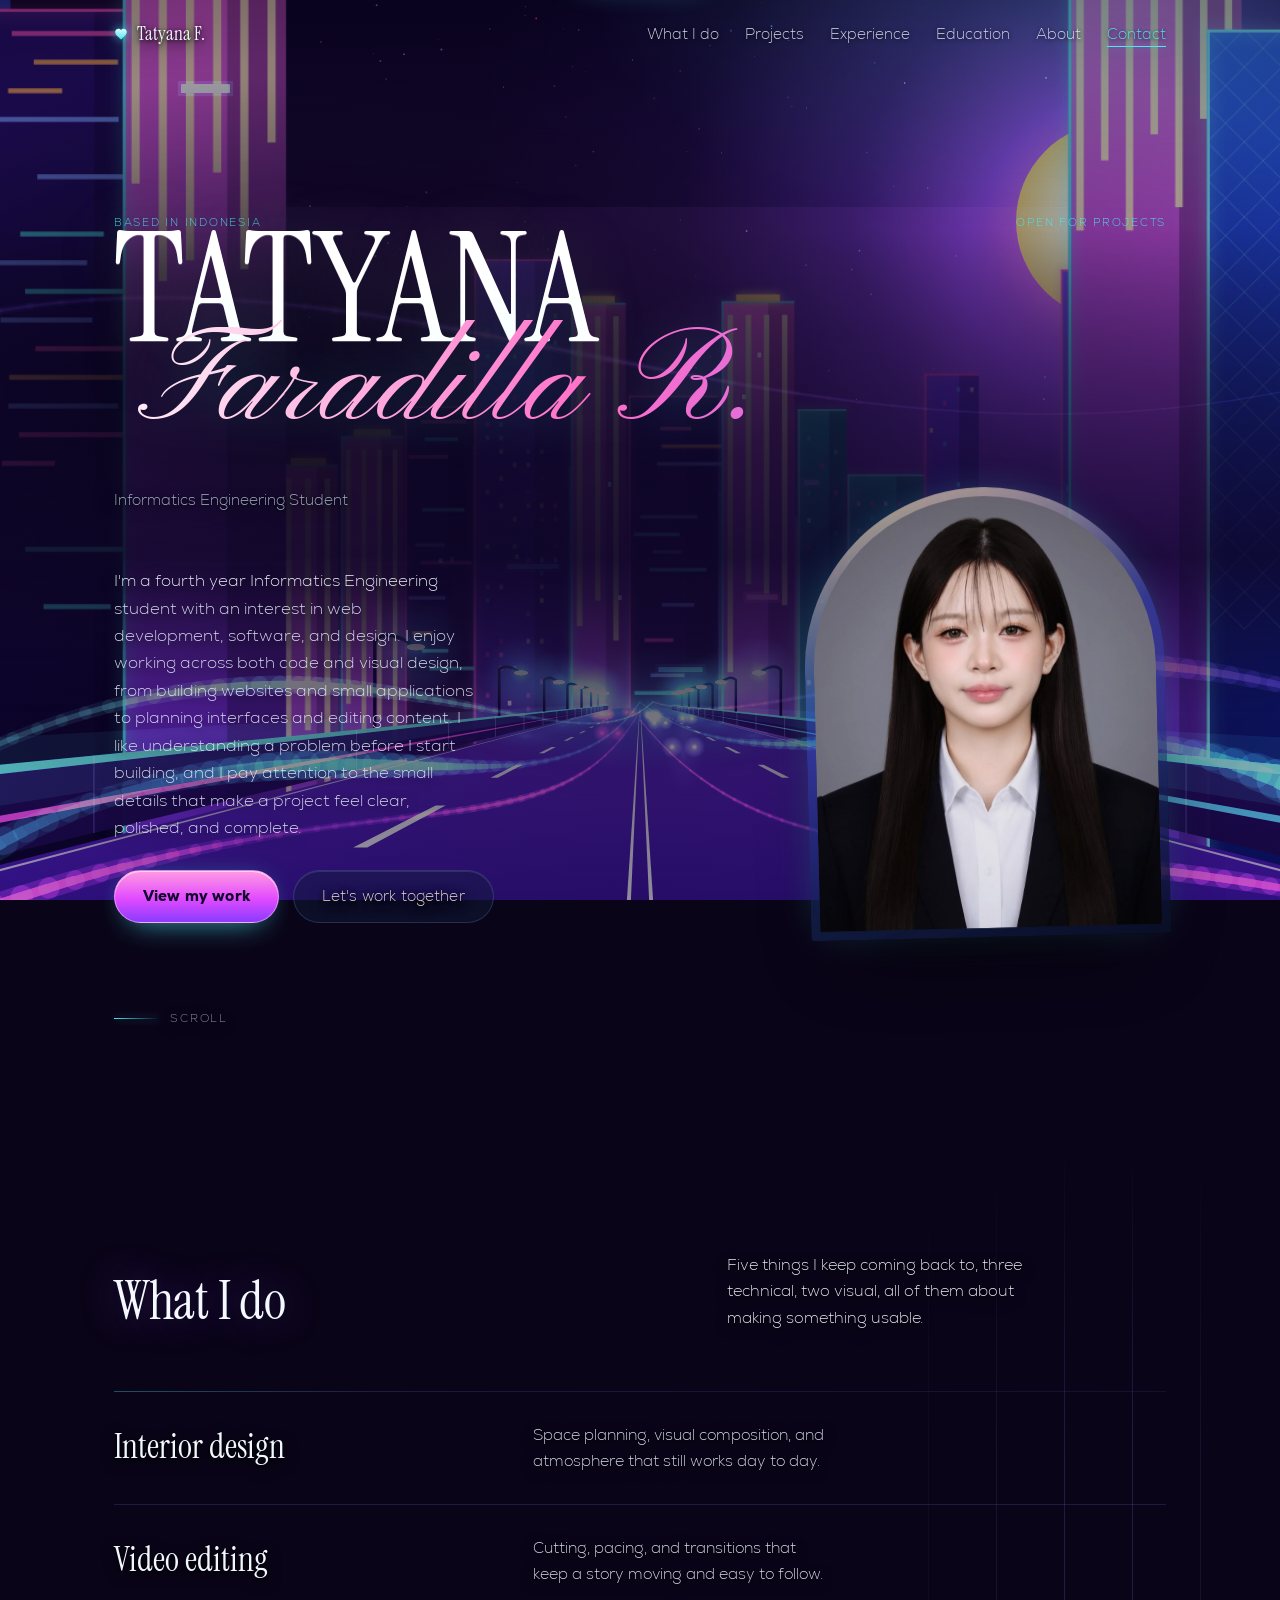
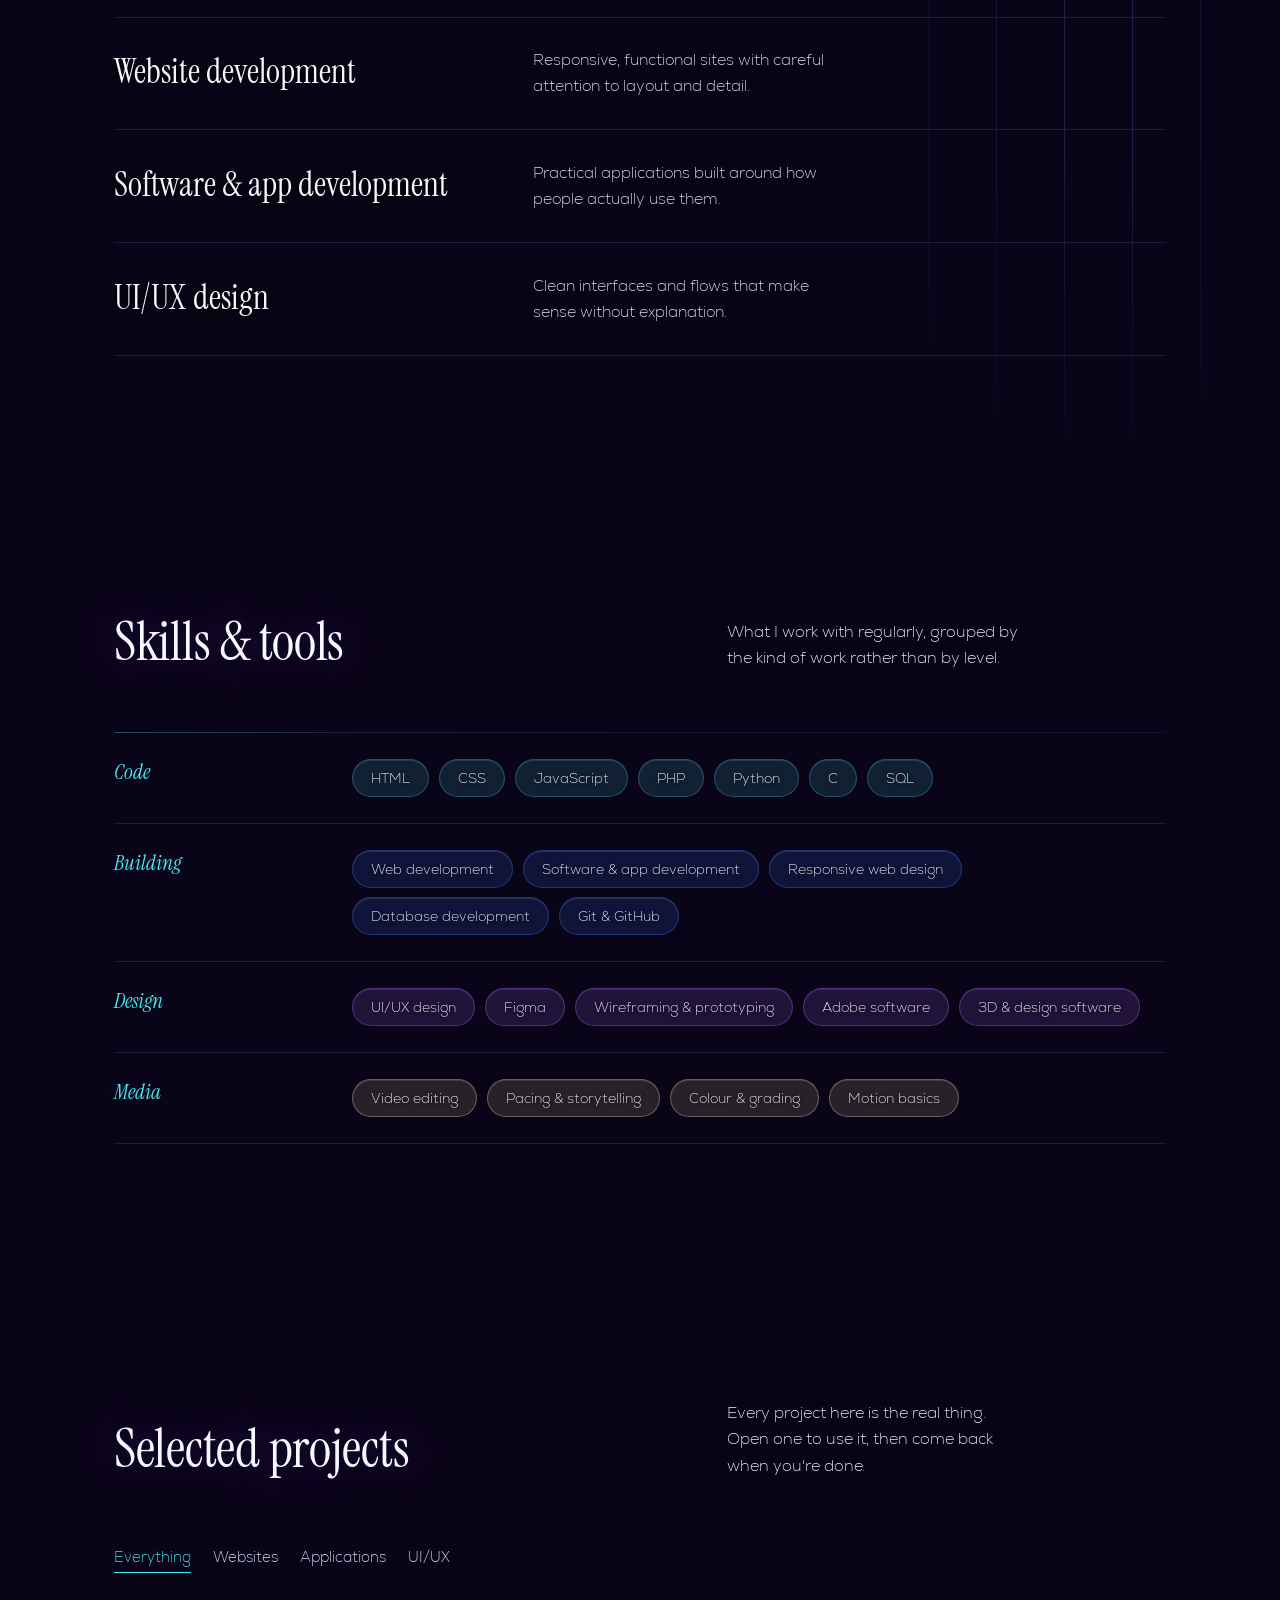
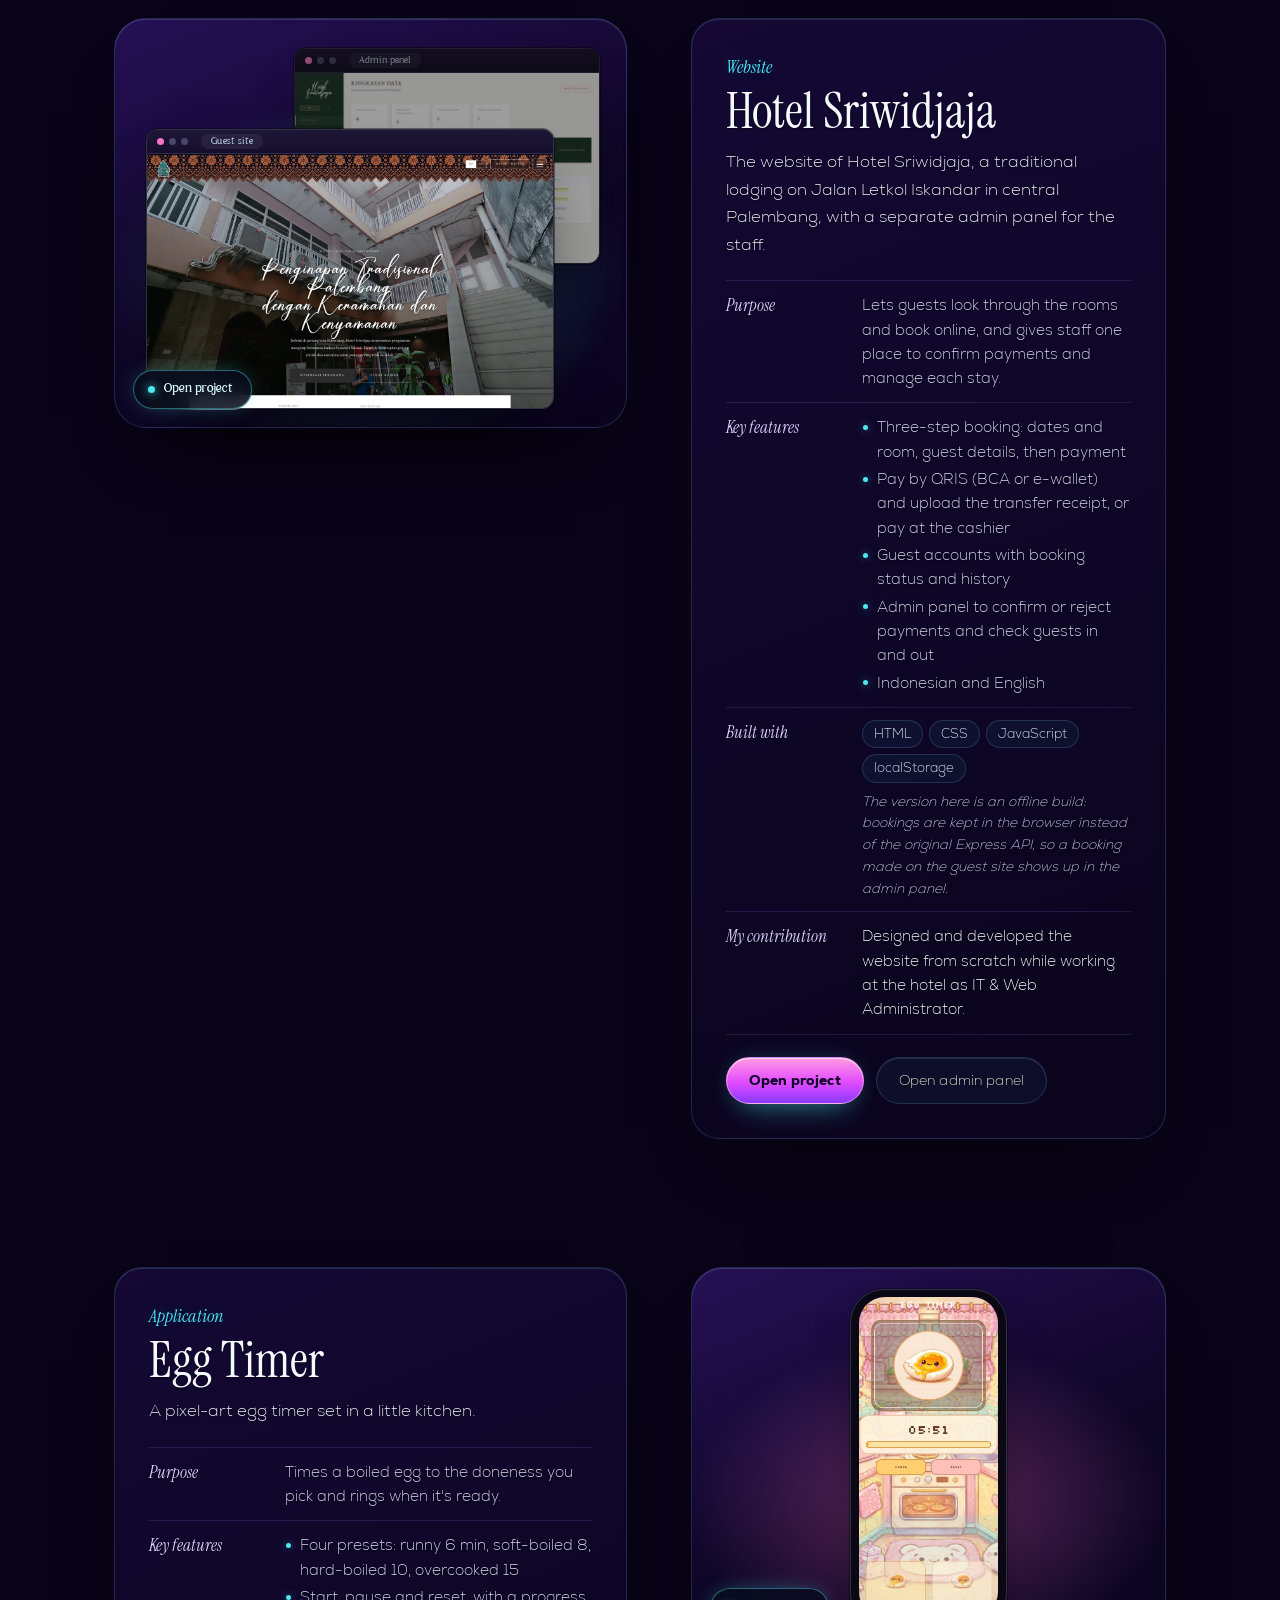
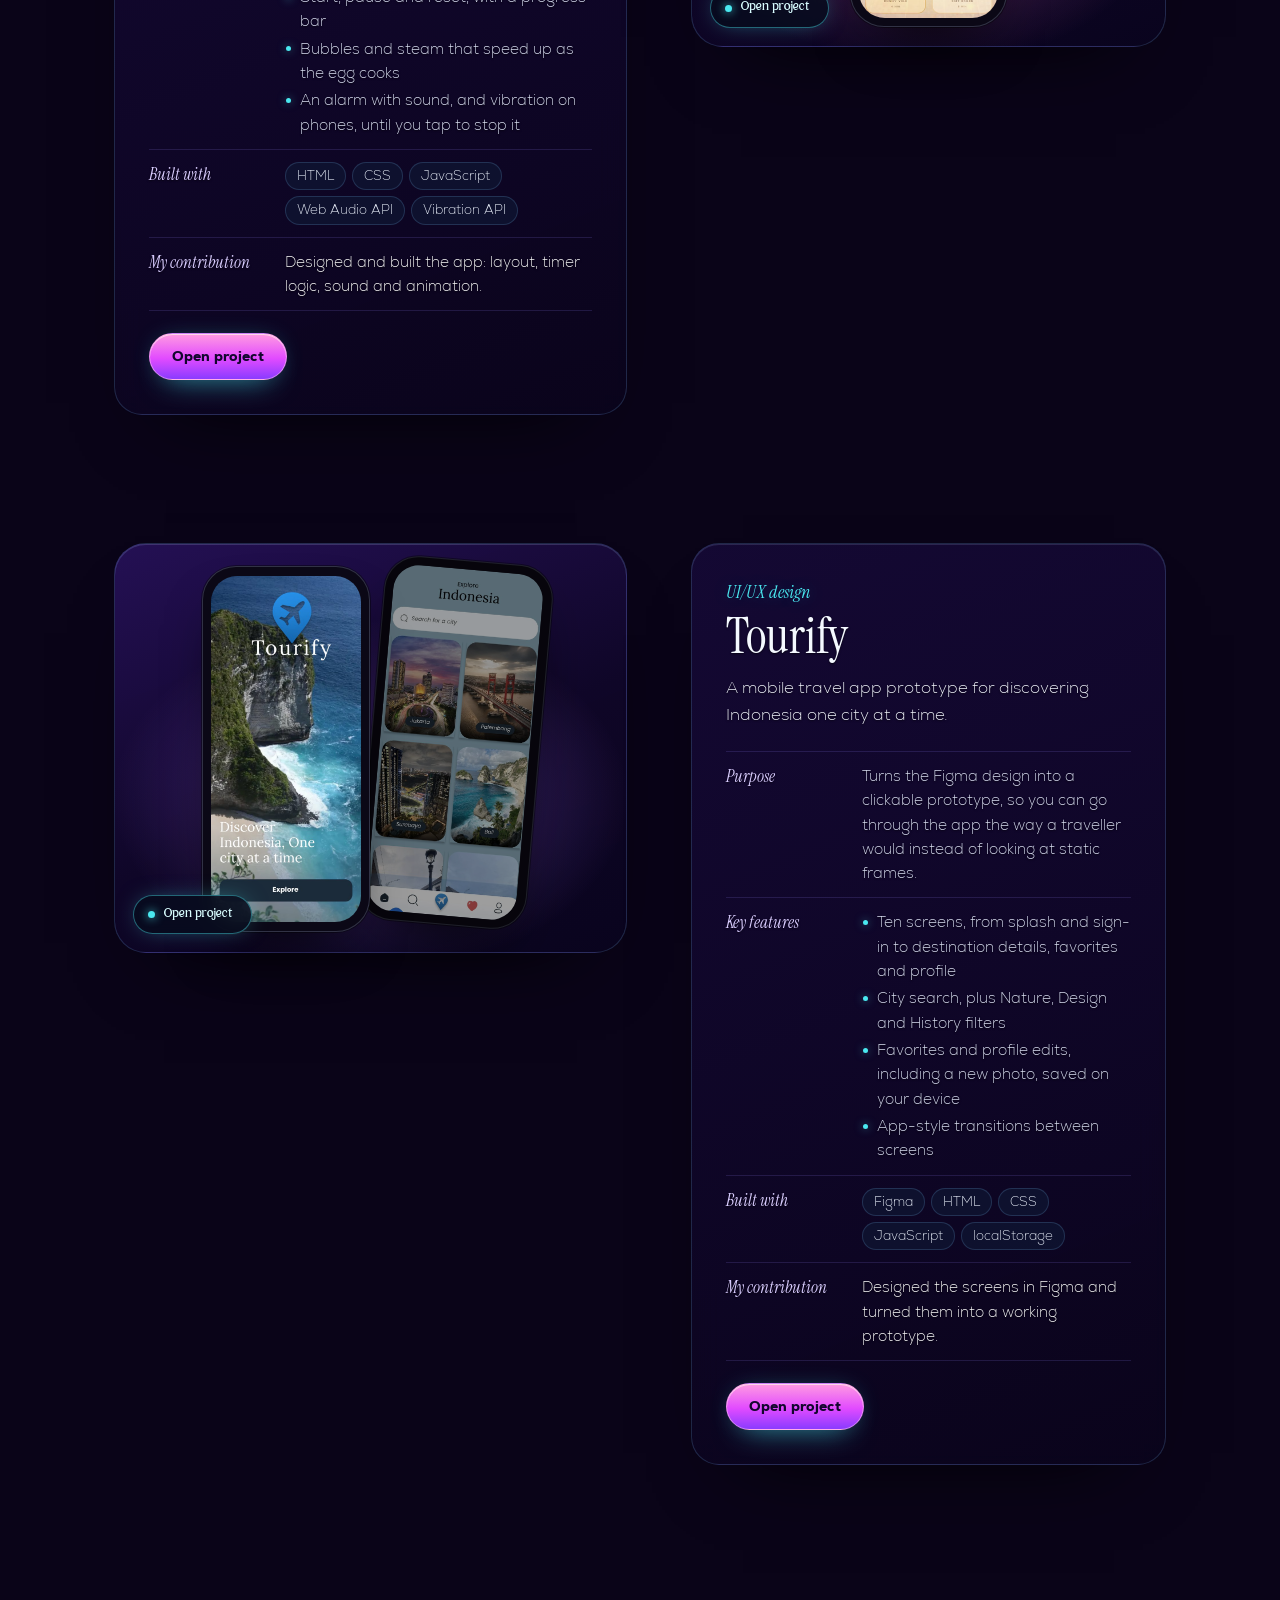
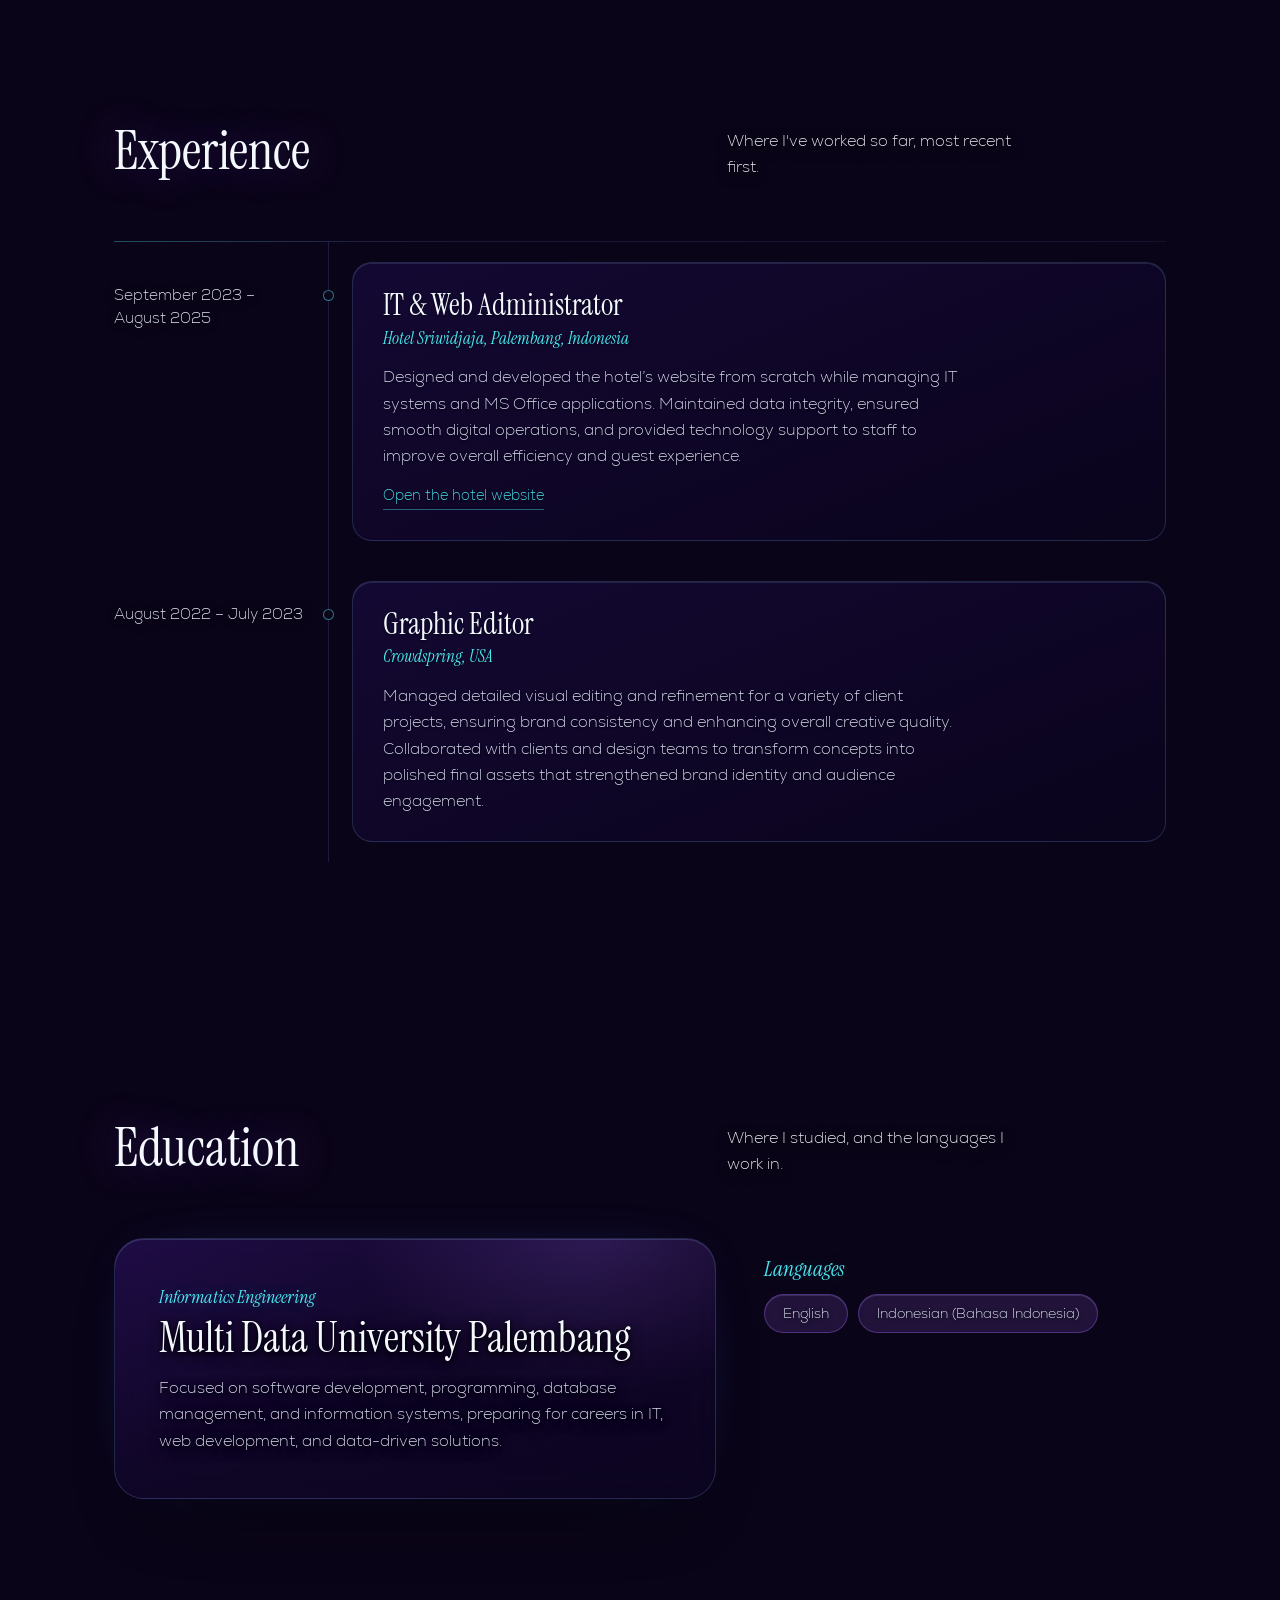
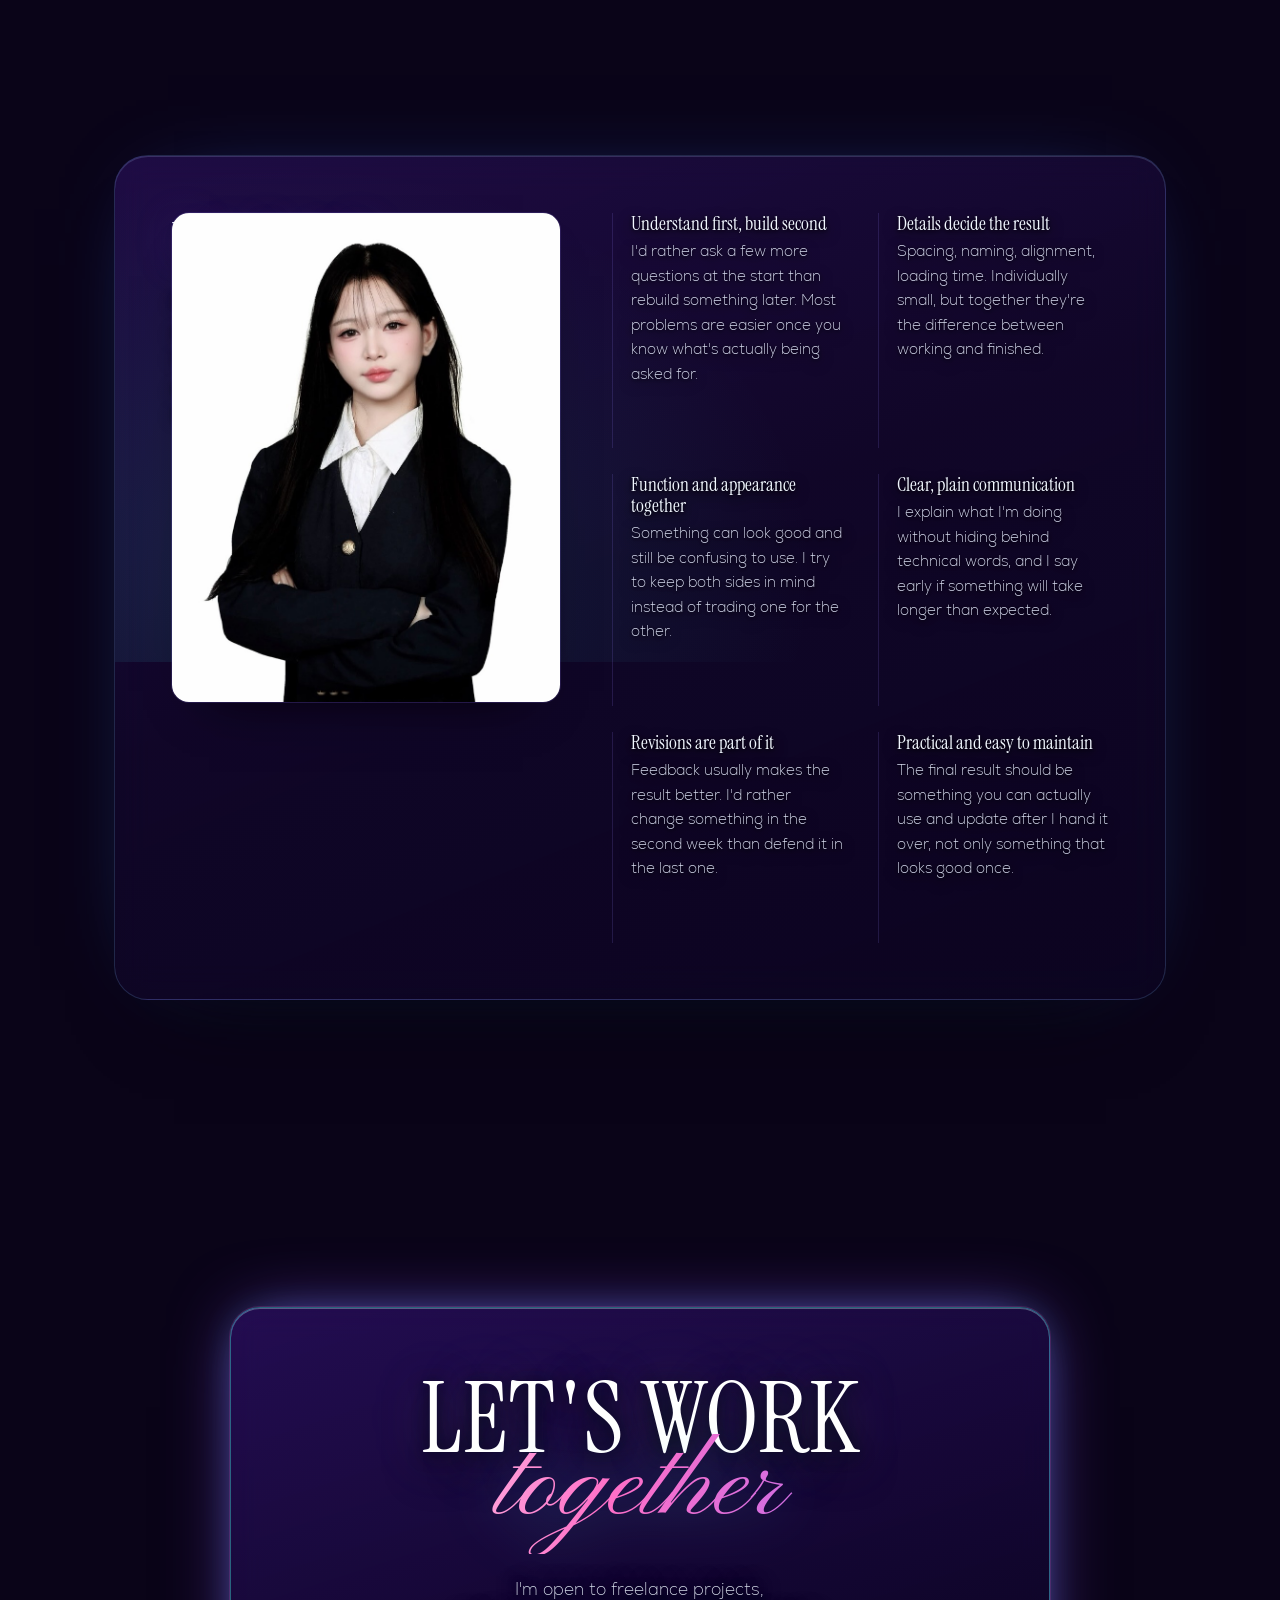
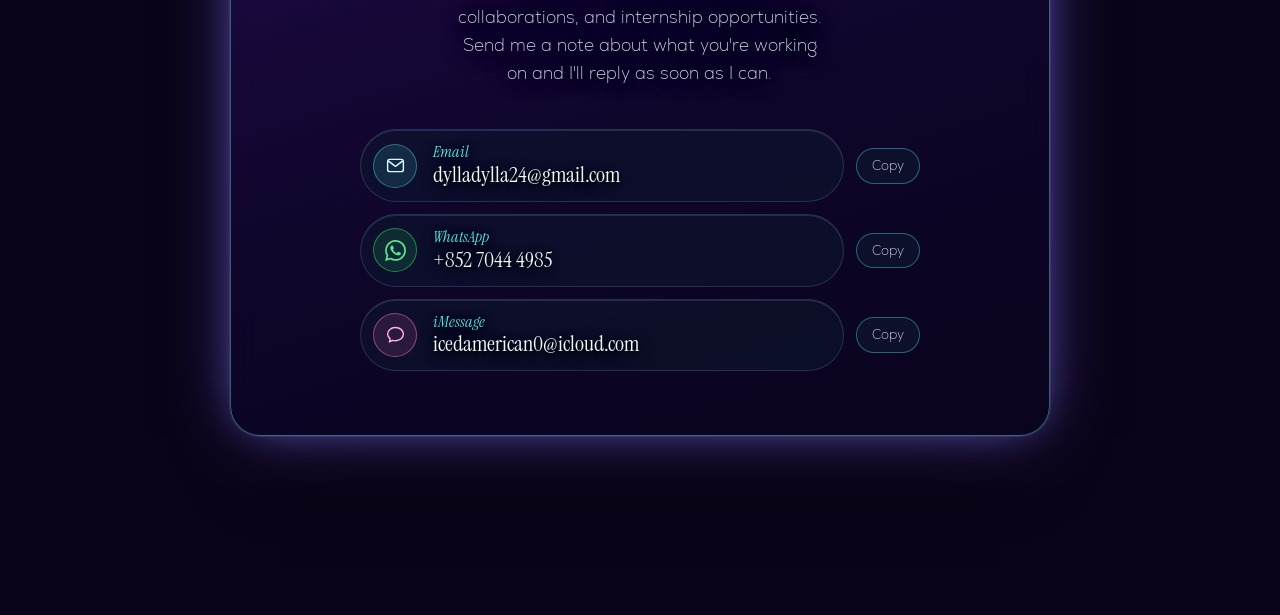
==== commit b1f04822: "Enhance mobile experience: preload Nexa fonts, add safe-area insets, improve touch targets, and opti" ====
--- a/index.html
+++ b/index.html
@@ -19,6 +19,8 @@
 <link rel="icon" href="assets/images/city-window.svg" type="image/svg+xml">
 <link rel="preload" href="assets/fonts/InstrumentSerif-Regular.woff2" as="font" type="font/woff2" crossorigin>
 <link rel="preload" href="assets/fonts/Karla-Variable.woff2" as="font" type="font/woff2" crossorigin>
+<link rel="preload" href="assets/fonts/Nexa-ExtraLight.ttf" as="font" type="font/ttf" crossorigin>
+<link rel="preload" href="assets/fonts/Nexa-Heavy.ttf" as="font" type="font/ttf" crossorigin>
 <link rel="stylesheet" href="css/style.css">
 <link rel="stylesheet" href="css/city.css">
 <link rel="stylesheet" href="css/projects.css">
--- a/css/style.css
+++ b/css/style.css
@@ -475,13 +475,18 @@
 .nav__toggle {
   display: none;
   align-items: center;
+  justify-content: center;
   gap: 9px;
   background: none;
   border: 0;
-  padding: 8px 4px;
+  padding: 10px 8px;
+  min-height: 44px;
+  min-width: 44px;
   cursor: pointer;
   font-size: .9rem;
   color: #E7F1FF;
+  -webkit-tap-highlight-color: transparent;
+  touch-action: manipulation;
 }
 .nav__toggle-bars { display: inline-block; width: 20px; }
 .nav__toggle-bars i {
@@ -1133,7 +1138,7 @@
 
 .foot {
   border-top: 1px solid var(--line);
-  padding-block: 26px 34px;
+  padding-block: 26px calc(34px + env(safe-area-inset-bottom, 0px));
   background: rgba(4, 9, 24, .85);
 }
 .foot__inner {
@@ -1201,6 +1206,15 @@
   .foot__inner { flex-direction: column; }
 }
 
+@media (max-width: 480px) {
+  .hero__first { font-size: clamp(2.3rem, 11.5vw, 4.4rem); word-break: break-word; }
+  .hero__second { font-size: clamp(2.0rem, 10vw, 3.8rem); margin-left: 0; }
+  .contact__first { font-size: clamp(2.3rem, 10.5vw, 4.2rem); }
+  .contact__second { font-size: clamp(2.0rem, 9.5vw, 3.8rem); }
+  .hero__actions { flex-direction: column; align-items: stretch; }
+  .hero__actions .btn { justify-content: center; }
+}
+
 /* blur is expensive on small devices - drop the heaviest panes */
 @media (max-width: 620px), (hover: none) {
   .about__panel { backdrop-filter: none; -webkit-backdrop-filter: none; background: linear-gradient(158deg, rgba(20, 40, 88, .92), rgba(8, 16, 40, .95)); }
@@ -1222,10 +1236,13 @@
   .hero__intro, .hero__actions, .hero__photo, .hero__scroll { opacity: 1; }
   .hero::before { transform: none; }
 }
-/* Custom Neon Heart Cursor */
-html, body {
-  cursor: url('data:image/svg+xml;utf8,<svg xmlns="http://www.w3.org/2000/svg" width="36" height="36" viewBox="0 0 36 36"><defs><filter id="glow" x="-50%" y="-50%" width="200%" height="200%"><feFlood flood-color="%23FF007F" result="pink"/><feComposite in="pink" in2="SourceAlpha" operator="in" result="pinkShape"/><feGaussianBlur in="pinkShape" stdDeviation="2.5" result="blur1"/><feGaussianBlur in="pinkShape" stdDeviation="4.5" result="blur2"/><feMerge><feMergeNode in="blur2"/><feMergeNode in="blur1"/><feMergeNode in="SourceGraphic"/></feMerge></filter></defs><g filter="url(%23glow)"><path d="M12 21.35l-1.45-1.32C5.4 15.36 2 12.28 2 8.5 2 5.42 4.42 3 7.5 3c1.74 0 3.41.81 4.5 2.09C13.09 3.81 14.76 3 16.5 3 19.58 3 22 5.42 22 8.5c0 3.78-3.4 6.86-8.55 11.54L12 21.35z" fill="%23FFFFFF" transform="translate(9, 8) scale(0.75)"/></g></svg>') 18 18, auto !important;
-}
-a, button, input, textarea, select, .btn, .link-quiet, .contact__email, .nav__list a, .filter, .chips li, .copy {
-  cursor: url('data:image/svg+xml;utf8,<svg xmlns="http://www.w3.org/2000/svg" width="36" height="36" viewBox="0 0 36 36"><defs><filter id="glow" x="-50%" y="-50%" width="200%" height="200%"><feFlood flood-color="%23FF007F" result="pink"/><feComposite in="pink" in2="SourceAlpha" operator="in" result="pinkShape"/><feGaussianBlur in="pinkShape" stdDeviation="2.5" result="blur1"/><feGaussianBlur in="pinkShape" stdDeviation="4.5" result="blur2"/><feMerge><feMergeNode in="blur2"/><feMergeNode in="blur1"/><feMergeNode in="SourceGraphic"/></feMerge></filter></defs><g filter="url(%23glow)"><path d="M12 21.35l-1.45-1.32C5.4 15.36 2 12.28 2 8.5 2 5.42 4.42 3 7.5 3c1.74 0 3.41.81 4.5 2.09C13.09 3.81 14.76 3 16.5 3 19.58 3 22 5.42 22 8.5c0 3.78-3.4 6.86-8.55 11.54L12 21.35z" fill="%23FFFFFF" transform="translate(9, 8) scale(0.75)"/></g></svg>') 18 18, pointer !important;
-}
+
+/* Custom Neon Heart Cursor (only for desktop pointer devices to keep mobile touch fast and native) */
+@media (hover: hover) and (pointer: fine) {
+  html, body {
+    cursor: url('data:image/svg+xml;utf8,<svg xmlns="http://www.w3.org/2000/svg" width="36" height="36" viewBox="0 0 36 36"><defs><filter id="glow" x="-50%" y="-50%" width="200%" height="200%"><feFlood flood-color="%23FF007F" result="pink"/><feComposite in="pink" in2="SourceAlpha" operator="in" result="pinkShape"/><feGaussianBlur in="pinkShape" stdDeviation="2.5" result="blur1"/><feGaussianBlur in="pinkShape" stdDeviation="4.5" result="blur2"/><feMerge><feMergeNode in="blur2"/><feMergeNode in="blur1"/><feMergeNode in="SourceGraphic"/></feMerge></filter></defs><g filter="url(%23glow)"><path d="M12 21.35l-1.45-1.32C5.4 15.36 2 12.28 2 8.5 2 5.42 4.42 3 7.5 3c1.74 0 3.41.81 4.5 2.09C13.09 3.81 14.76 3 16.5 3 19.58 3 22 5.42 22 8.5c0 3.78-3.4 6.86-8.55 11.54L12 21.35z" fill="%23FFFFFF" transform="translate(9, 8) scale(0.75)"/></g></svg>') 18 18, auto !important;
+  }
+  a, button, input, textarea, select, .btn, .link-quiet, .contact__email, .nav__list a, .filter, .chips li, .copy {
+    cursor: url('data:image/svg+xml;utf8,<svg xmlns="http://www.w3.org/2000/svg" width="36" height="36" viewBox="0 0 36 36"><defs><filter id="glow" x="-50%" y="-50%" width="200%" height="200%"><feFlood flood-color="%23FF007F" result="pink"/><feComposite in="pink" in2="SourceAlpha" operator="in" result="pinkShape"/><feGaussianBlur in="pinkShape" stdDeviation="2.5" result="blur1"/><feGaussianBlur in="pinkShape" stdDeviation="4.5" result="blur2"/><feMerge><feMergeNode in="blur2"/><feMergeNode in="blur1"/><feMergeNode in="SourceGraphic"/></feMerge></filter></defs><g filter="url(%23glow)"><path d="M12 21.35l-1.45-1.32C5.4 15.36 2 12.28 2 8.5 2 5.42 4.42 3 7.5 3c1.74 0 3.41.81 4.5 2.09C13.09 3.81 14.76 3 16.5 3 19.58 3 22 5.42 22 8.5c0 3.78-3.4 6.86-8.55 11.54L12 21.35z" fill="%23FFFFFF" transform="translate(9, 8) scale(0.75)"/></g></svg>') 18 18, pointer !important;
+  }
+}
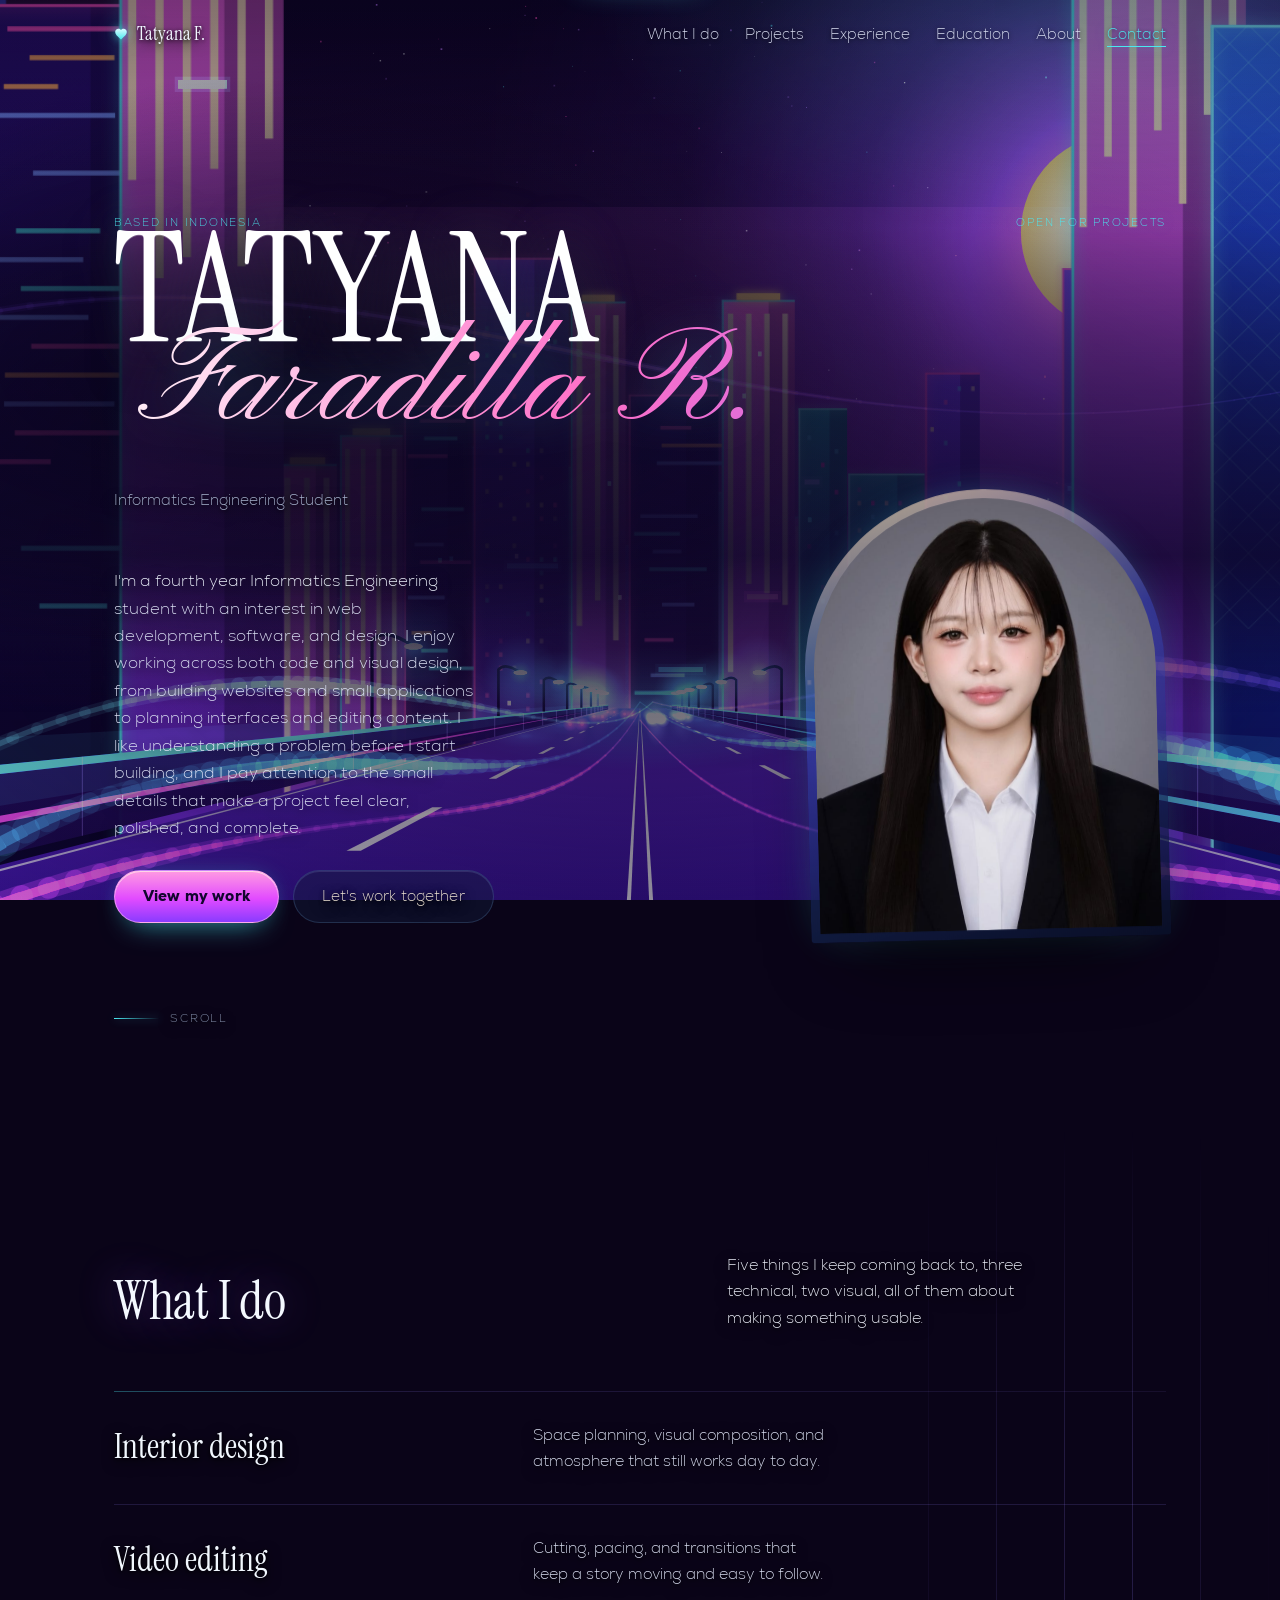
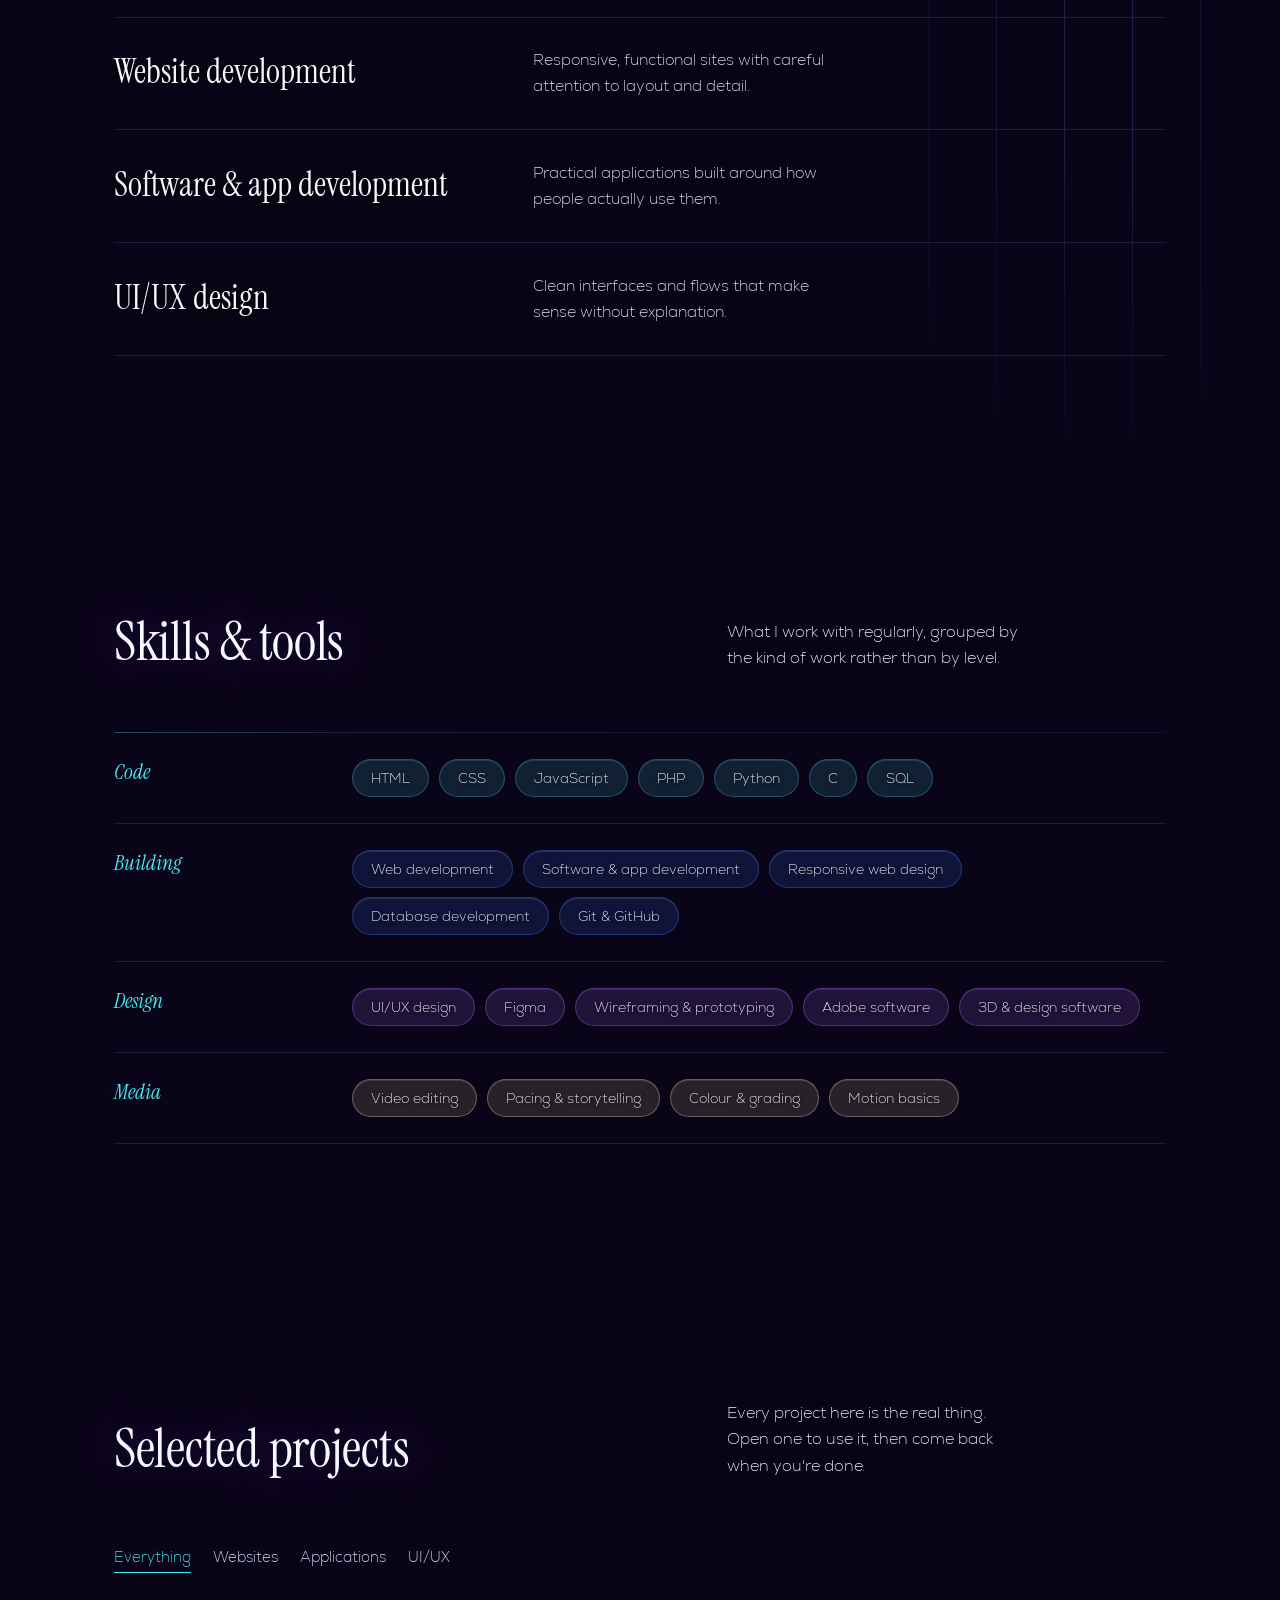
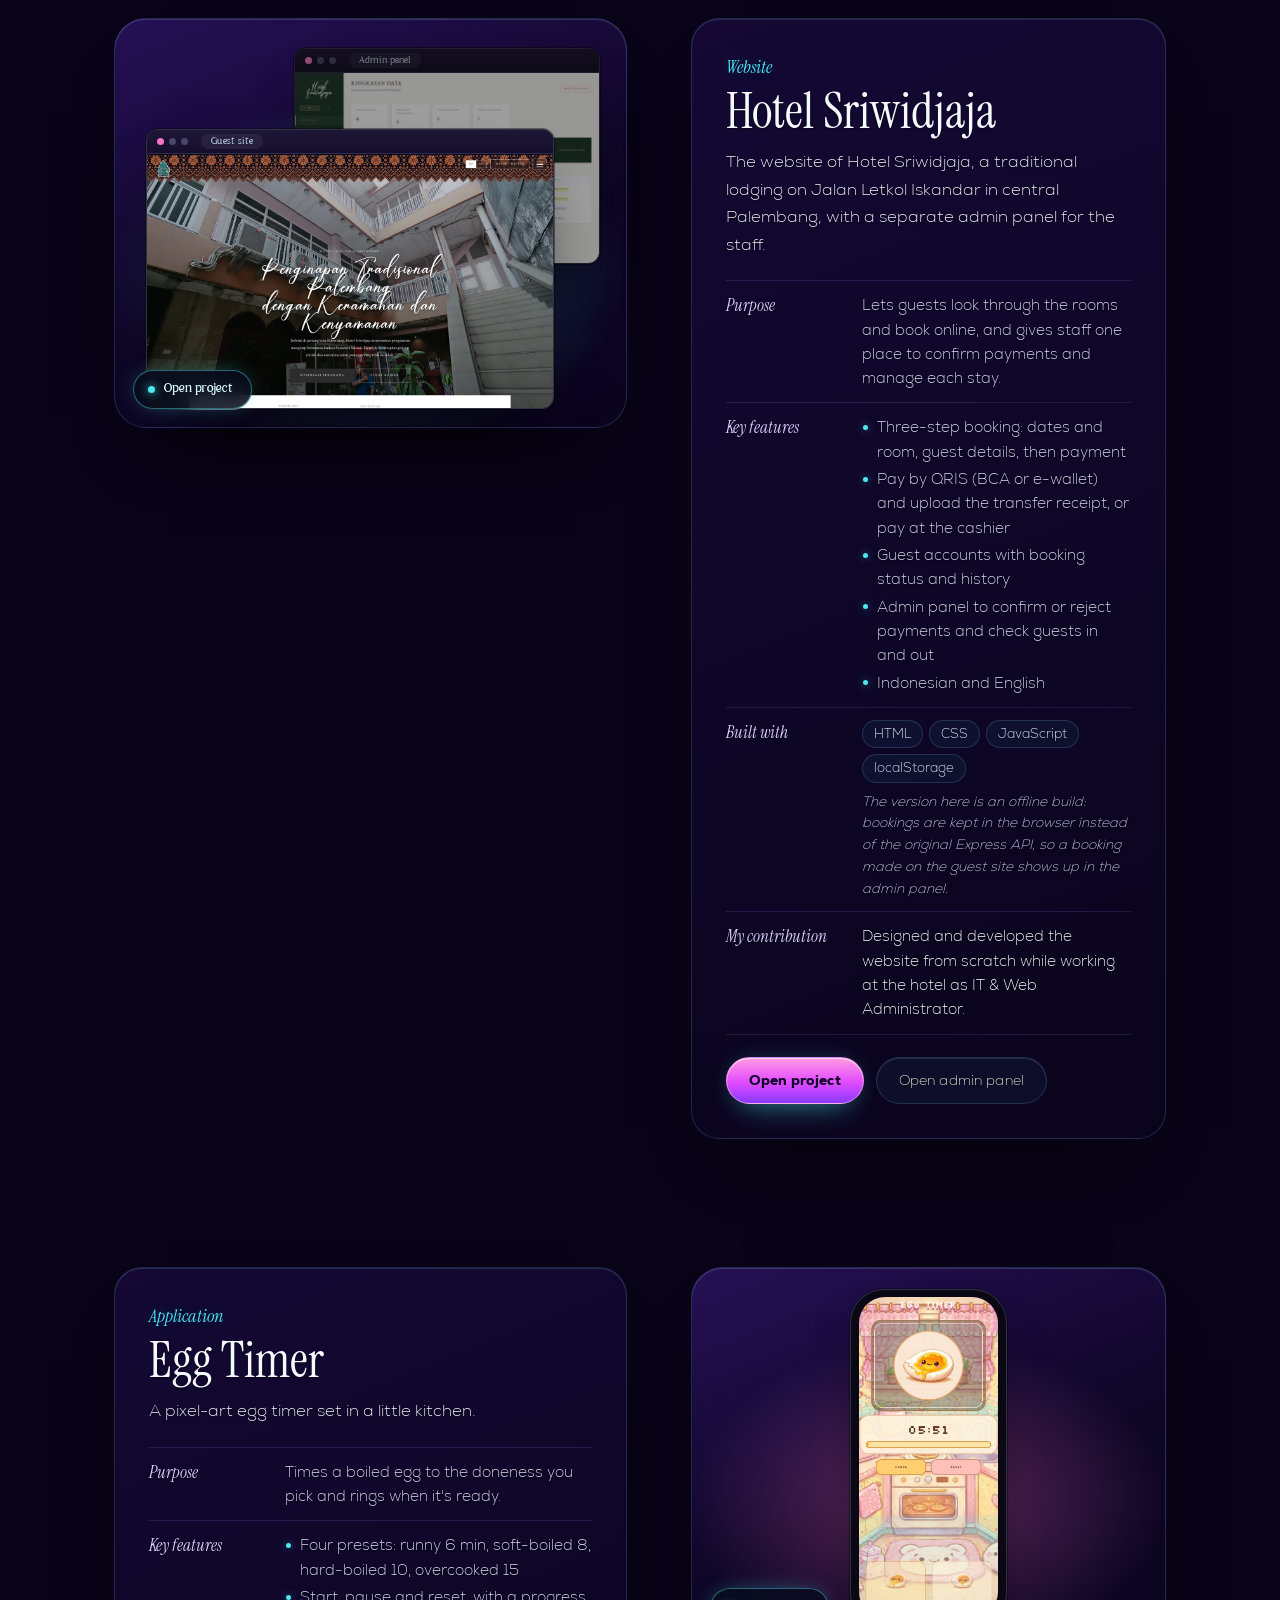
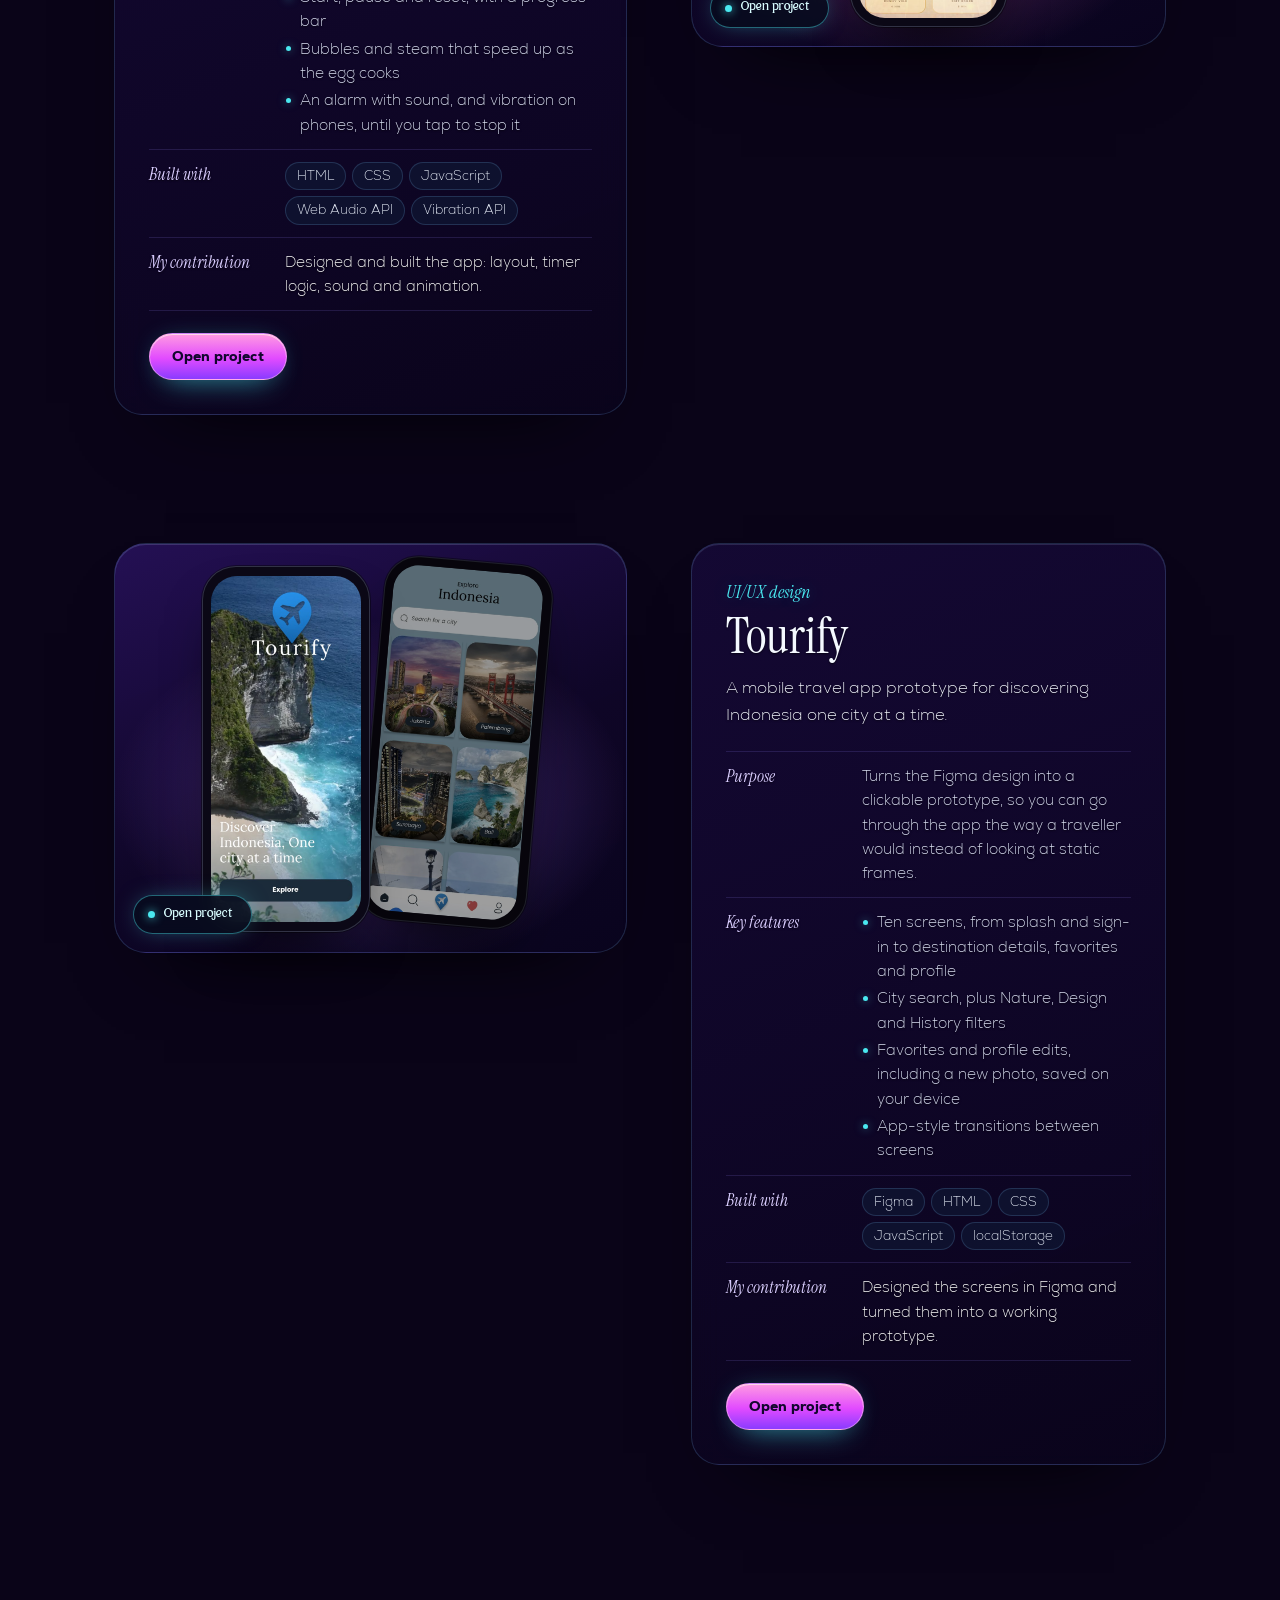
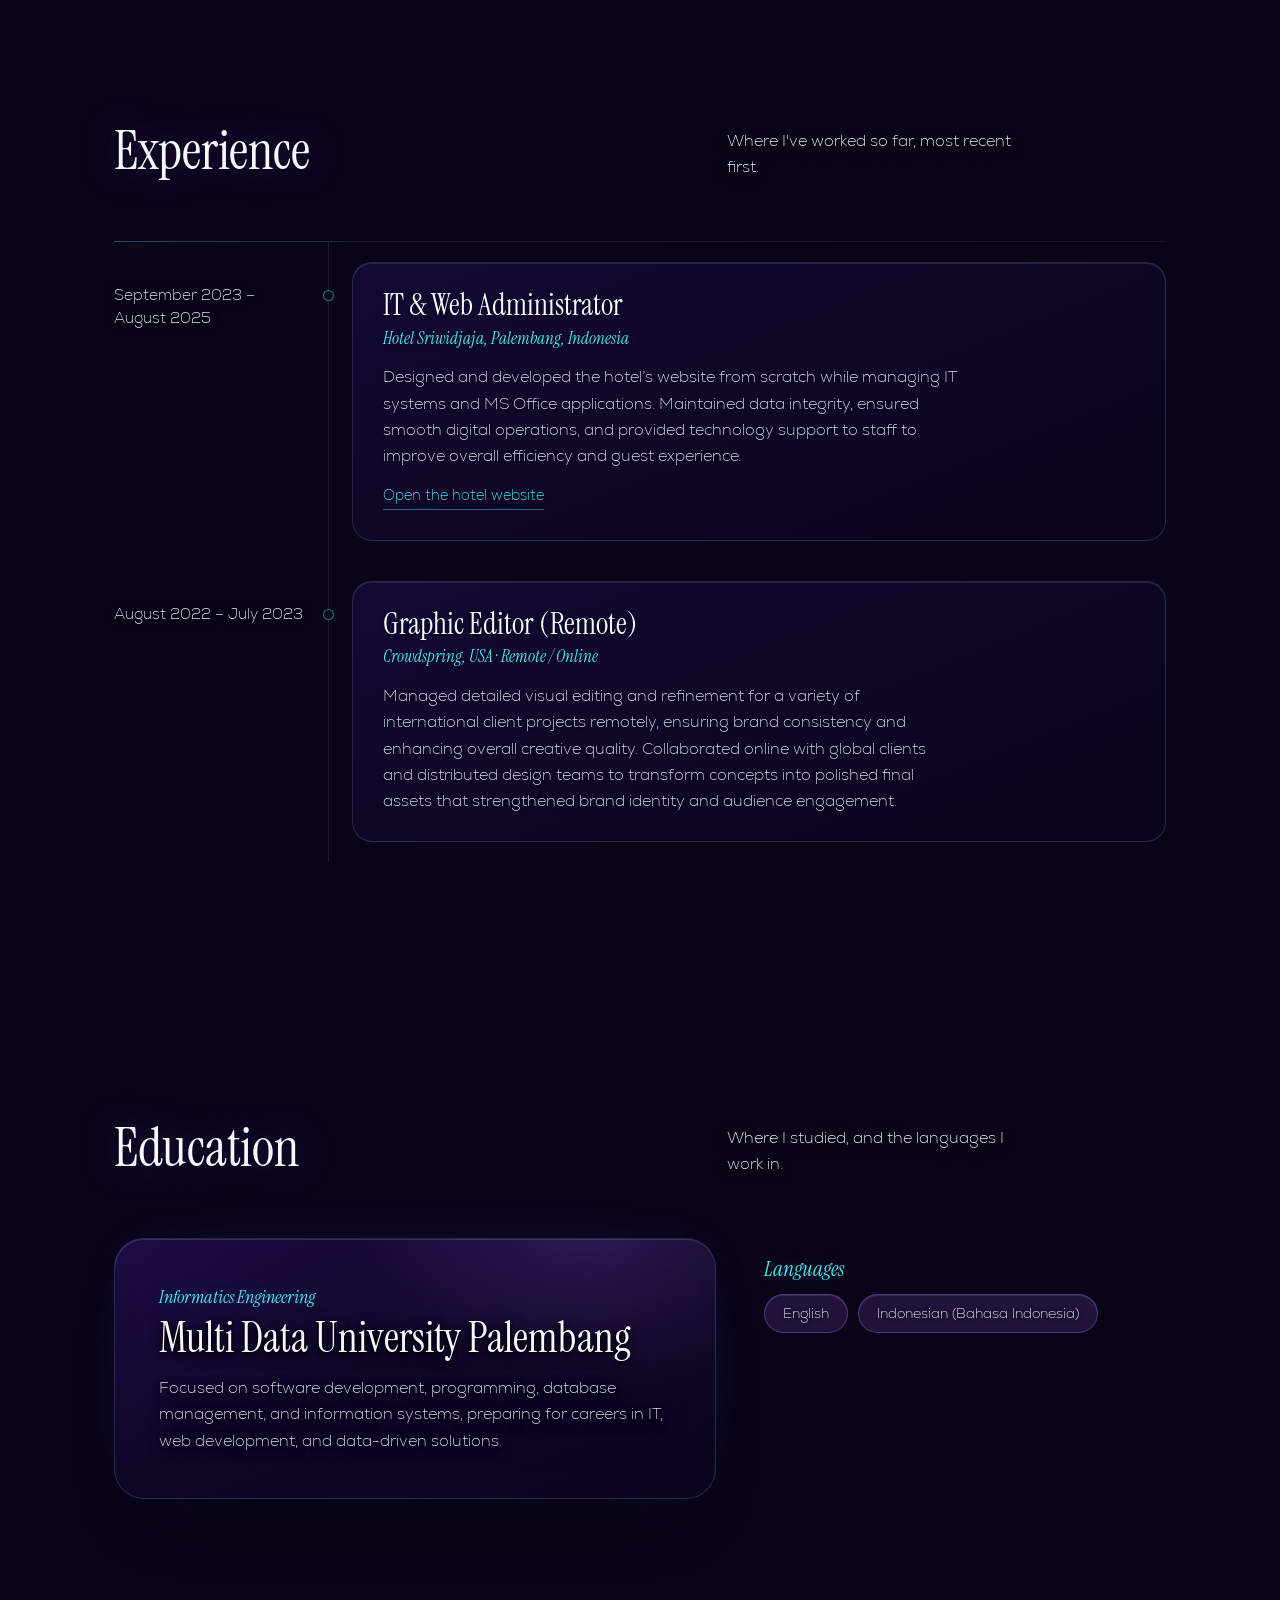
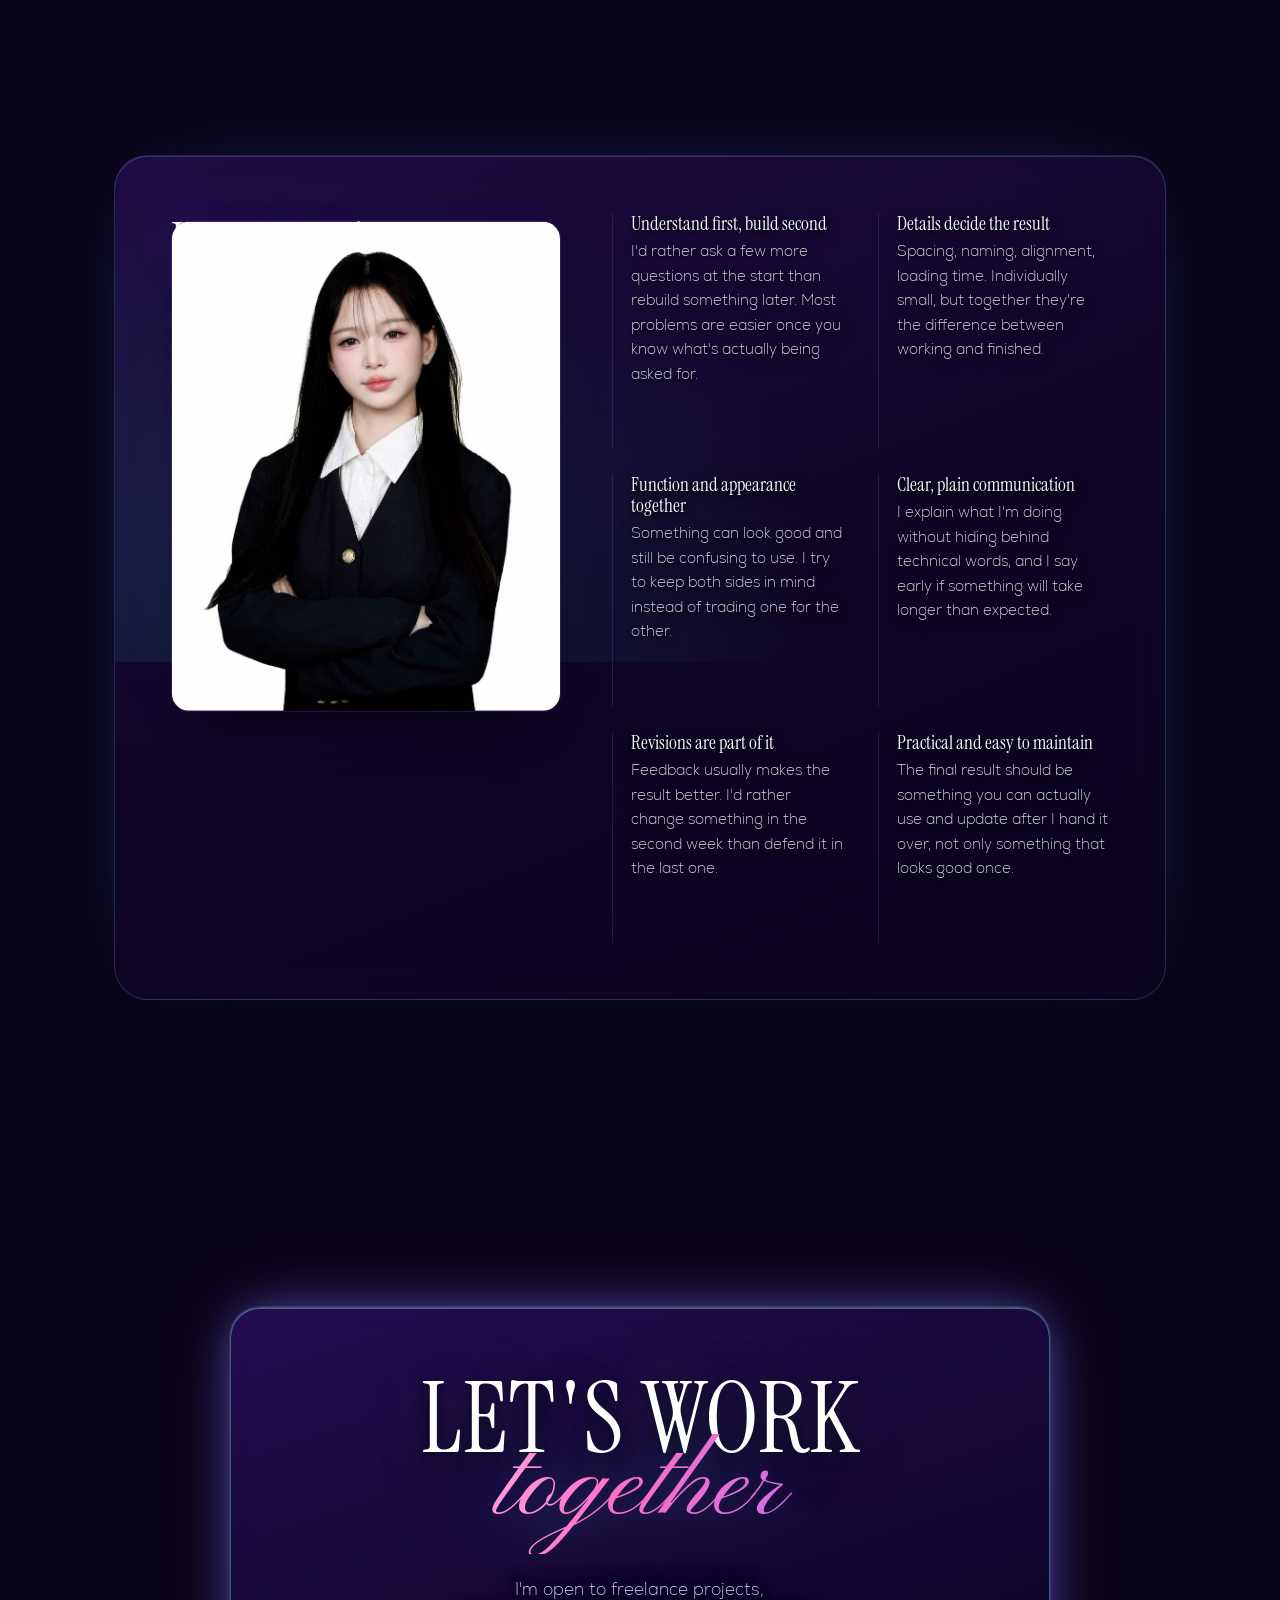
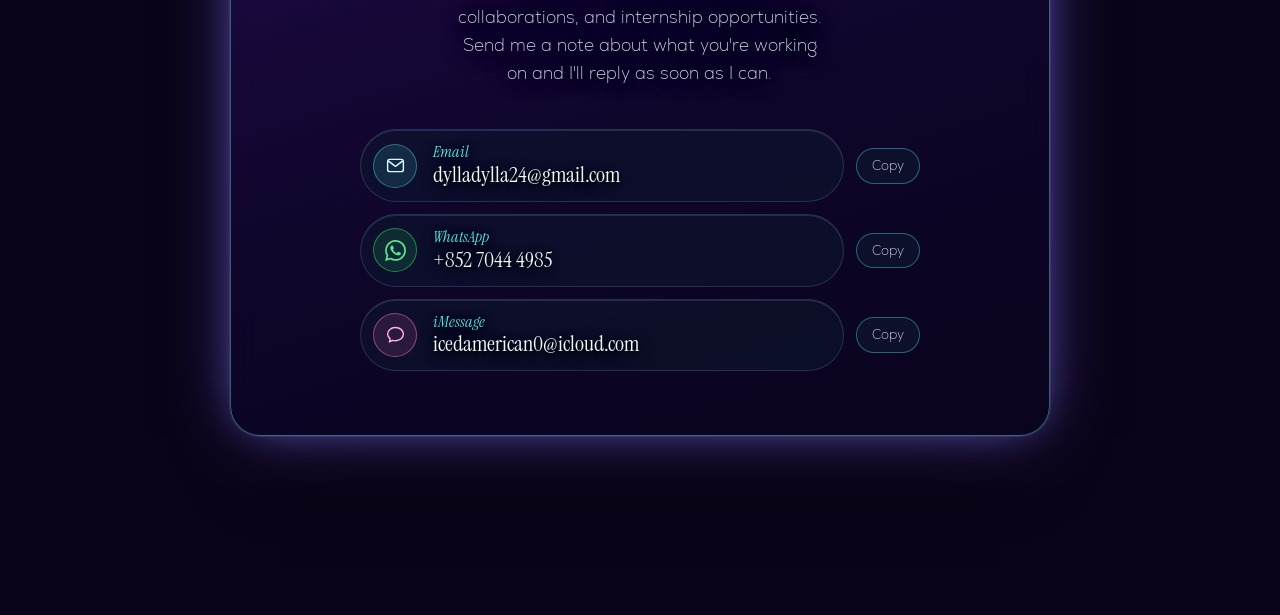
==== commit 5ae1b24f: "Update Experience: specify Graphic Editor at Crowdspring as a remote/online job" ====
--- a/index.html
+++ b/index.html
@@ -421,9 +421,9 @@
         <p class="tl__date"><time datetime="2022-08">August 2022</time> – <time datetime="2023-07">July 2023</time></p>
         <span class="tl__dot" aria-hidden="true"></span>
         <div class="tl__body">
-          <h3 class="tl__role">Graphic Editor</h3>
-          <p class="tl__org">Crowdspring, USA</p>
-          <p class="tl__desc">Managed detailed visual editing and refinement for a variety of client projects, ensuring brand consistency and enhancing overall creative quality. Collaborated with clients and design teams to transform concepts into polished final assets that strengthened brand identity and audience engagement.</p>
+          <h3 class="tl__role">Graphic Editor (Remote)</h3>
+          <p class="tl__org">Crowdspring, USA · Remote / Online</p>
+          <p class="tl__desc">Managed detailed visual editing and refinement for a variety of international client projects remotely, ensuring brand consistency and enhancing overall creative quality. Collaborated online with global clients and distributed design teams to transform concepts into polished final assets that strengthened brand identity and audience engagement.</p>
         </div>
       </li>
     </ol>
